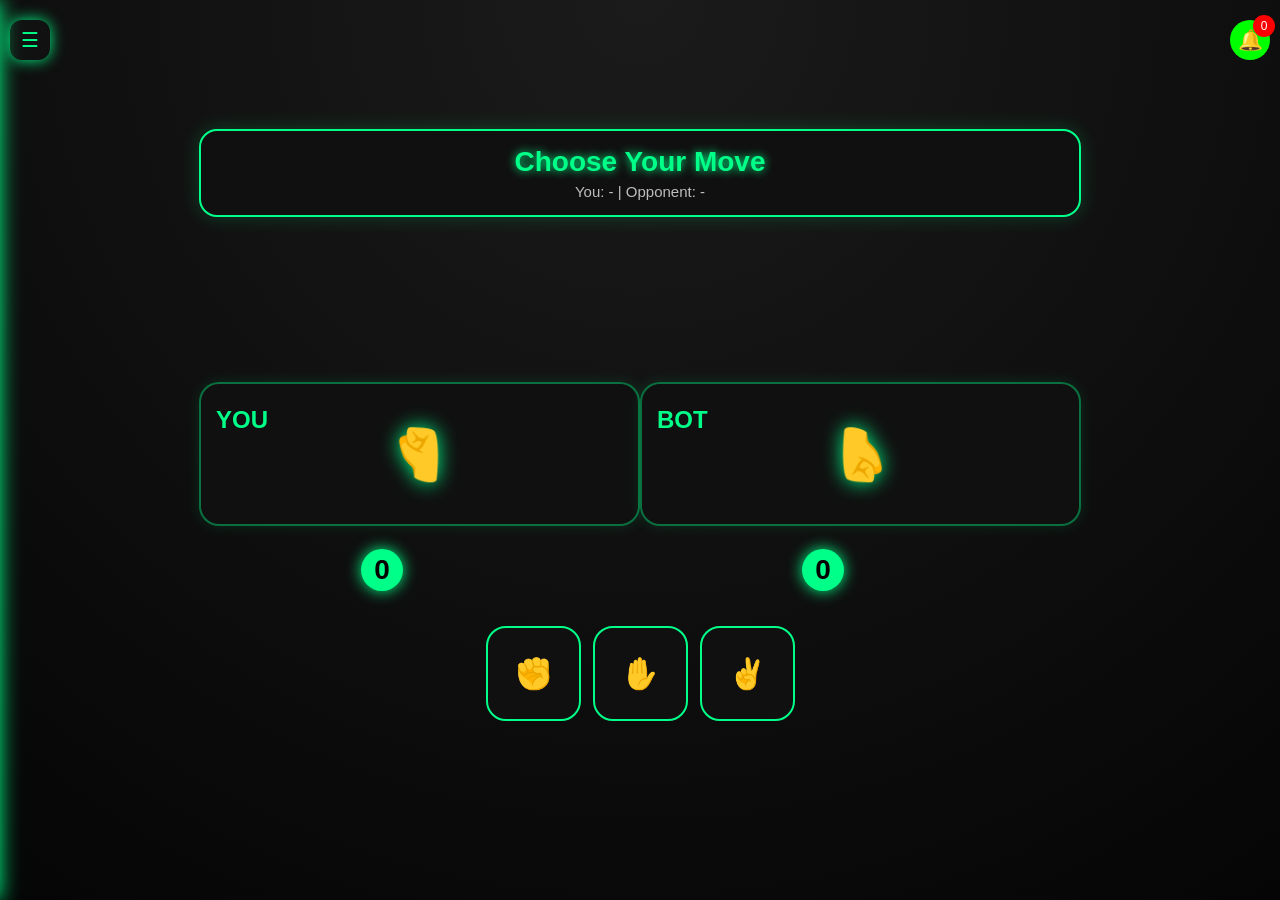
==== dashboard.html @ 9e70a7ac "Add files via upload" ====
<!DOCTYPE html>
<html lang="en">

<head>
    <meta charset="UTF-8" />
    <meta name="viewport" content="width=device-width, initial-scale=1.0" />
    <title>WHITE_RPS</title>
    <link rel="icon" href="white.png">

    <link rel="stylesheet" href="style.css">
</head>

<body>

    <!-- MENU BUTTON -->
    <button class="menu-btn" id="menuBtn">
        ☰
    </button>

    <!-- OVERLAY -->
    <div class="overlay" id="overlay"></div>

    <!-- SIDEBAR -->
    <div class="sidebar" id="sidebar">

        <div class="sidebar-top">

            <h2 style="color: yellow; align-items: center; justify-self: center;">WHITE_RPS</h2>

            <button class="nav-btn" id="profileBtn">
                👤 Profile
            </button>

            <button class="nav-btn" id="searchBtn">
                🔍 Search
            </button>

            <button class="nav-btn" id="leaderboardBtn">
                🏆 Leaderboards
            </button>

            <button class="nav-btn" id="chatBtn">
                💬 Chat
            </button>

            <button class="nav-btn" id="settingsBtn">
                ⚙️ Settings
            </button>



        </div>

        <!-- LOGOUT -->
        <div class="sidebar-bottom">

            <button id="logoutBtn" class="logout-side">
                🚪 Logout
            </button>

        </div>

    </div>

    <!-- GAME -->
    <div class="game-container">

        <!-- RESULT CARD -->
        <div class="result-card">

            <h1 id="result">
                Choose Your Move
            </h1>

            <p id="moves">
                You: - | Opponent: -
            </p>

        </div>

        <!-- FLOATING GAME RESULT -->
        <div class="game-popup" id="gamePopup">

            <div class="popup-card">

                <div id="popupContent"></div>

            </div>

        </div>

        <!-- BATTLE -->
        <div class="battle-area">

            <!-- PLAYER -->
            <div class="player-side">

                <div class="player-header">
                    <h2>YOU</h2>
                    <div class="score" id="userScore">0</div>
                </div>

                <div class="battle-hand team" id="playerHand">
                    🤜
                </div>

            </div>

            <!-- CENTER -->
            <div class="middle-section">

                <div class="countdown" id="countdown"></div>

            </div>

            <!-- OPPONENT -->
            <div class="player-side">

                <div class="player-header">
                    <h2 class="opponent">BOT</h2>
                    <div class="score" id="computerScore">0</div>
                </div>

                <div class="battle-hand enemy" id="computerHand">
                    🤛
                </div>

            </div>

        </div>

        <!-- CHOICES -->
        <div class="choices">

            <button class="choice" onclick="playGame('rock')">
                <div class="emoji">✊</div>
            </button>

            <button class="choice" onclick="playGame('paper')">
                <div class="emoji">✋</div>
            </button>

            <button class="choice" onclick="playGame('scissors')">
                <div class="emoji">✌️</div>
            </button>

        </div>

    </div>


    <!-- PROFILE MODAL -->
    <div class="profile-modal" id="profileModal">

        <div class="profile-card">

            <button class="close-profile" id="closeProfile">
                ✖
            </button>

            <img src="https://cdn-icons-png.flaticon.com/512/149/149071.png" id="profileImage" class="profile-image">

            <h2 id="profileUsername">
                Username
            </h2>

            <p id="profileBio" style="color: yellow;">
                No bio yet.
            </p>

            <p id="profileAge">
                Age: N/A
            </p>

            <p id="profileGender">
                Gender: N/A
            </p>

            <button id="editProfileBtn" class="edit-profile-btn">
                Edit Profile
            </button>

            <div class="edit-section" id="editSection">

                <input type="file" id="profileUpload">

                <input type="text" id="editBio" placeholder="Enter Bio">

                <input type="number" id="editAge" placeholder="Enter Age">

                <select id="editGender">

                    <option value="">
                        Select Gender
                    </option>

                    <option value="Male">
                        Male
                    </option>

                    <option value="Female">
                        Female
                    </option>

                </select>

                <button id="saveProfileBtn">
                    Save Profile
                </button>

            </div>

        </div>

    </div>



    <!-- SEARCH MODAL -->
    <div class="profile-modal" id="searchModal">

        <div class="profile-card">

            <button class="close-profilesearch" id="closeSearch">
                ✖
            </button>

            <h2 class="usersearch">User Search</h2>

            <div class="search-box">

                <input type="text" id="searchInput" placeholder="Search username"
                    style="height: 30px; border-radius: 5px; padding: 10px; position: relative; top: -30px; color: yellow; background-color: black; border: 2px solid green; ">

                <button id="searchUserBtn"
                    style="background-color: rgb(79, 255, 79); color: black; border-radius: 10px; font-size: 12px; position: relative; top: -30px; width: 60px;">
                    Search
                </button>

            </div>

            <div id="searchResult"></div>

        </div>

    </div>



    <!-- VIEW USER PROFILE -->
    <div class="profile-modal" id="viewUserModal">

        <div class="profile-card">

            <button class="close-profile" id="closeViewUser">
                ✖
            </button>

            <img src="https://cdn-icons-png.flaticon.com/512/149/149071.png" class="profile-image" id="viewUserImage">

            <h2 id="viewUserName">
                Username
            </h2>

            <p id="viewUserStatus">
                Offline
            </p>

            <p id="viewUserBio" style="color: yellow;">
                No bio
            </p>

            <p id="viewUserAge">
                Age: N/A
            </p>

            <p id="viewUserGender">
                Gender: N/A
            </p>

            <div class="profile-action-buttons">

                <button id="startChatBtn" class="edit-profile-btn">
                    💬 Chat
                </button>

                <button id="challengeBtn" class="edit-profile-btn">
                    🎮 Play
                </button>

            </div>

        </div>

    </div>


    <!-- CHAT LIST MODAL -->
    <div class="profile-modal" id="chatListModal">

        <div class="profile-card">

            <button class="close-profile" id="closeChatList">
                ✖
            </button>

            <h2 style="font-size: 30px; position: relative; top: -80px; left: 5px;">Chats</h2>

            <div id="chatList"></div>

        </div>

    </div>

    <!-- CHAT MODAL -->
    <div class="profile-modal" id="chatModal">

        <div class="profile-card">

            <button class="close-profile" id="closeChat" style="position: relative; top: 30px; left: 140px;">
                ✖
            </button>

            <img id="chatUserImage" class="profile-image" src="https://cdn-icons-png.flaticon.com/512/149/149071.png">

            <h2 id="chatUserName">
                Username
            </h2>

            <div id="chatMessages" class="chat-messages"></div>

            <div class="chat-input-box">

                <input type="text" id="chatInput" placeholder="Type message..."
                    style="position: relative; top: -30px; border: 1px solid yellowgreen;">

                <button id="sendMessageBtn" style="position: relative; top: -30px;">
                    Send
                </button>

            </div>

        </div>

    </div>

    </div>

    <!-- NOTIFICATION BUTTON -->
    <button id="notifBtn" class="notif-btn">
        🔔
        <span id="notifCount">0</span>
    </button>

    <!-- NOTIFICATION MODAL -->
    <div class="profile-modal" id="notifModal">

        <div class="profile-card">

            <button class="close-profile" id="closeNotif">
                ✖
            </button>

            <h2 style="font-size: 30px; position: relative; top: -80px; left: 5px;">Game Requests</h2>

            <div id="notifList">No request</div>

        </div>

        <!-- GAME POPUP -->
        <div class="game-popup" id="gamePopup">

            <div class="popup-card" id="popupContent">

            </div>

        </div>

    </div>


    <!-- SETTINGS MODAL -->
    <!-- SETTINGS MODAL (FACEBOOK STYLE) -->
    <div class="profile-modal" id="settingsModal">

        <div class="settings-container">

            <!-- LEFT MENU -->
            <div class="settings-sidebar">

                <h2>⚙️ Settings</h2>

            </div>

            <!-- RIGHT CONTENT -->
            <div class="settings-content">

                <button class="close-profile" id="closeSettings">✖</button>

                <!-- PERSONAL -->
                <div class="tab-content active" id="personal">

                    <h3>👤 Personal Info</h3>

                    <p id="settingsEmail">Email: -</p>
                    <p id="settingsUID">User ID: -</p>

                    <input type="text" id="newUsername" placeholder="New Username">
                    <button id="changeUsernameBtn">Save Username</button>

                </div>

                <!-- ACCOUNT -->
                <div class="tab-content" id="account">

                    <h3>🔒 Account Settings</h3>

                    <input type="password" id="newPassword" placeholder="New Password">
                    <button id="changePasswordBtn">Update Password</button>

                </div>

                <!-- DANGER -->
                <div class="tab-content" id="danger">

                    <h3 style="color:red;">⚠️ Danger Zone</h3>

                    <button id="deleteAccountBtn" style="background:red;">
                        Delete Account
                    </button>

                </div>

            </div>

        </div>

    </div>

    <!-- LEADERBOARD MODAL -->
    <div class="profile-modal" id="leaderboardModal">

        <div class="profile-card">

            <button class="close-profile" id="closeLeaderboard">✖</button>

            <h2 style="font-size: 28px; margin-bottom: 10px; position: absolute;
            right: 30px;">🏆 Leaderboards</h2>

            <div id="leaderboardList" class="leaderboard-list">
                Loading...
            </div>
        </div>

    </div>

    <script type="module" src="main.js"></script>

</body>

</html>
---- style.css ----
* {
    margin: 0;
    padding: 0;
    box-sizing: border-box;
    font-family: Arial, Helvetica, sans-serif;
}

body {
    background:
        radial-gradient(circle at top, #1b1b1b, #050505);

    color: #00ff88;

    height: 100vh;

    display: flex;
    justify-content: center;
    align-items: center;

    overflow: hidden;

    padding: 10px;
}

.game-container {
    width: 70%;
    max-width: 1000px;
}

/* MENU BUTTON */
.menu-btn {
    position: fixed;
    top: 20px;
    left: 10px;
    z-index: 1001;
    background: #111;
    color: #00ff88;
    border: none;
    width: 40px;
    height: 40px;
    border-radius: 12px;
    font-size: 20px;
    cursor: pointer;
    box-shadow: 0 0 15px #00ff88;
}

/* SIDEBAR */
.sidebar {
    position: fixed;
    top: 0;
    left: -280px;
    width: 280px;
    height: 100%;
    background: #0a0a0a;
    z-index: 1002;
    transition: 0.3s;
    display: flex;
    flex-direction: column;
    justify-content: space-between;
    padding: 20px;
    box-sizing: border-box;
    border-right: 2px solid #00ff88;
    box-shadow: 0 0 20px #00ff88;
}

.sidebar.active {
    left: 0;
}

/* OVERLAY */
.overlay {
    position: fixed;
    top: 0;
    left: 0;
    width: 100%;
    height: 100%;
    background: rgba(0, 0, 0, 0.5);
    z-index: 1000;
    display: none;
}

.overlay.active {
    display: block;
}

.sidebar h2 {
    color: #00ff88;
    margin-bottom: 100px;
}

/* NAV BUTTONS */
.nav-btn {
    width: 100%;
    padding: 15px;
    margin-bottom: 15px;
    border: none;
    border-radius: 12px;
    background: #111;
    color: #afad1a;
    font-size: 16px;
    cursor: pointer;
    text-align: left;
    transition: 0.3s;
}

.nav-btn:hover {
    background: #00ff88;
    color: black;
}

/* LOGOUT */
.logout-side {
    width: 100%;
    padding: 15px;
    border: none;
    border-radius: 12px;
    background: red;
    color: white;
    font-size: 16px;
    cursor: pointer;
}

/* MOBILE */
@media(max-width:768px) {

    .sidebar {
        width: 250px;
    }

}

.result-card {
    background: #101010;
    border: 2px solid #00ff88;
    border-radius: 18px;
    position: relative;
    top: -150px;
    padding: 15px;

    text-align: center;

    margin-bottom: 15px;

    box-shadow: 0 0 20px rgba(0, 255, 136, 0.2);
}

#result {
    font-size: 28px;
    margin-bottom: 5px;
    text-shadow: 0 0 10px #00ff88;
}

#moves {
    font-size: 15px;
    color: #bdbdbd;
}

#profileUsername,
#viewUserName,
#chatUserName {
    position: relative;
    left: 2px;
    top: 0px;
}

.middle-sect0ion {
    width: 10px;
}

.battle-area {
    display: flex;
    align-items: center;
}

.player-side {
    flex: 1;

    background: #101010;

    border: 2px solid rgba(0, 255, 136, 0.4);

    border-radius: 20px;

    padding: 15px;

    text-align: center;

    box-shadow: 0 0 15px rgba(0, 255, 136, 0.12);
}

.player-header {
    display: flex;
    justify-content: space-between;
    align-items: center;

    margin-bottom: 10px;
}

.score {
    background: #00ff88;
    color: #000;
    width: 42px;
    height: 42px;
    position: relative;
    bottom: -150px;
    left: -220px;
    border-radius: 50%;
    display: flex;
    justify-content: center;
    align-items: center;
    font-size: 28px;
    font-weight: bold;
    box-shadow: 0 0 15px #00ff88;
}

/* HAND */

.battle-hand {
    position: relative;
    top: -25px;
    font-size: 50px;
    transition: 0.3s;
    text-shadow: 0 0 20px #00ff88;
}
.team{
     transform: scaleX(-1)  rotate(-90deg);

}

.enemy {
    transform: scaleX(1)  rotate(-90deg);
}



.countdown {
    position: relative;
    top: -150px;
    display: flex;
    font-size: 28px;
    font-weight: bold;
    text-shadow: 0 0 15px red;
}

.shake {
    animation: shake 0.45s infinite;

}

/* PROFILE MODAL */
.profile-modal {
    position: fixed;
    top: 0;
    left: 0;
    width: 100%;
    height: 100%;
    background: rgba(0, 0, 0, 0.6);
    backdrop-filter: blur(8px);
    display: none;
    justify-content: center;
    align-items: center;
    z-index: 5000;
}

/* PROFILE CARD */
.profile-card {
    width: 650px;
    background: #111;
    border: 2px solid #00ff88;
    border-radius: 25px;
    padding: 30px;
    position: relative;
    box-shadow: 0 0 25px #00ff88;

    display: flex;
    flex-direction: column;
    align-items: start;
    justify-content: center;

    text-align: center;
}

/* PROFILE IMAGE */
.profile-image {
    width: 130px;
    height: 130px;
    border-radius: 50%;
    object-fit: cover;
    border: 4px solid #00ff88;
    margin-bottom: 20px;
}

.profile-card p {
    margin: 8px 0;
}

/* BUTTONS */
.edit-profile-btn,
#saveProfileBtn {
    width: 100%;
    padding: 14px;
    border: none;
    border-radius: 12px;
    background: #00ff88;
    color: black;
    font-weight: bold;
    cursor: pointer;
    margin-top: 20px;
}

.usersearch {
    position: relative;
    top: -120px;
}

/* CLOSE */
.close-profile {
    position: absolute;
    top: 15px;
    right: -150px;
    background: red;
    border: none;
    color: white;
    width: 35px;
    height: 35px;
    border-radius: 50%;
    cursor: pointer;
}

/* EDIT SECTION */
.edit-section {
    display: none;
    margin-top: 20px;
}

.close-profilesearch {
    position: absolute;
    top: 15px;
    right: -80px;
    top: -40px;
    background: red;
    border: none;
    color: white;
    width: 35px;
    height: 35px;
    border-radius: 50%;
    cursor: pointer;
}

.edit-section input,
.edit-section select {
    width: 100%;
    padding: 14px;
    margin-top: 12px;
    border: none;
    border-radius: 12px;
    background: #222;
    color: white;
    box-sizing: border-box;
}

.search-box {
    display: flex;
    gap: 10px;
    margin-top: 20px;
    width: 100%;
}

.search-box input {
    flex: 1;
}

.user-result {
    background: #1a1a1a;
    padding: 15px;
    border-radius: 15px;
    display: flex;
    align-items: center;
    gap: 15px;
    margin-top: 20px;
    cursor: pointer;
    transition: .3s;
}

.user-result:hover {
    transform: scale(1.03);
}

.user-result img {
    width: 60px;
    height: 60px;
    border-radius: 50%;
    object-fit: cover;
}

.online {
    color: #00ff88;
}

.offline {
    color: red;
}

.chat-messages {

    width: 100%;
    height: 400px;

    overflow-y: auto;

    margin-top: 20px;
    padding: 10px;

    display: flex;
    flex-direction: column;
    gap: 12px;

}

.notif-btn {

    position: fixed;
    top: 20px;
    right: 10px;

    width: 40px;
    height: 40px;

    border-radius: 50%;
    border: none;

    background: #0f0;
    color: black;

    font-size: 20px;
    cursor: pointer;

    z-index: 999;
}

#notifCount {

    position: absolute;
    top: -5px;
    right: -5px;

    background: red;
    color: white;

    width: 22px;
    height: 22px;

    border-radius: 50%;

    display: flex;
    align-items: center;
    justify-content: center;

    font-size: 12px;
}

.profile-action-buttons {

    display: flex;
    gap: 10px;
    justify-content: center;

    margin-top: 15px;
}

.notif-buttons {

    display: flex;
    gap: 10px;

    margin-top: 10px;
}

.accept-btn {

    background: lime;
    border: none;
    padding: 8px 15px;
    border-radius: 10px;
    cursor: pointer;
    font-weight: bold;
}

.decline-btn {

    background: red;
    color: white;

    border: none;
    padding: 8px 15px;
    border-radius: 10px;
    cursor: pointer;
    font-weight: bold;
}

.notif-user {

    cursor: pointer;
    color: #00ff99;
}

/* MESSAGE ROW */
.my-message,
.their-message {

    width: 100%;
    display: flex;
    align-items: flex-end;
    margin-bottom: 10px;

}



/* MY MESSAGE RIGHT */
.my-message {

    justify-content: flex-end;

}



/* THEIR MESSAGE LEFT */
.their-message {

    justify-content: flex-start;
    gap: 8px;

}



/* MESSAGE BUBBLE */
.message-bubble {

    max-width: 70%;
    padding: 12px 16px;

    border-radius: 18px;

    font-size: 15px;
    word-wrap: break-word;

}



/* MY CHAT */
.my-bubble {

    background: #00ff88;
    color: black;

    border-bottom-right-radius: 5px;

}



/* THEIR CHAT */
.their-bubble {

    background: #222;
    color: white;

    border-bottom-left-radius: 5px;

}



/* AVATAR */
.chat-avatar {

    width: 35px;
    height: 35px;

    border-radius: 50%;
    object-fit: cover;

}



/* CHAT INPUT */
.chat-input-box {

    width: 100%;

    display: flex;
    gap: 10px;

    margin-top: 15px;

}



.chat-input-box input {

    flex: 1;

    padding: 12px;

    border-radius: 10px;
    border: none;
    outline: none;

    background: #111;
    color: white;

}



.chat-input-box button {

    padding: 12px 20px;

    border: none;
    border-radius: 10px;

    background: #00ff88;
    color: black;

    cursor: pointer;
    font-weight: bold;

}



/* CHAT LIST */
#chatList {

    margin-top: 20px;

    display: flex;
    flex-direction: column;
    gap: 10px;

}



/* CHAT CARD */
.user-result {
    display: flex;
    align-items: start;
    gap: 12px;
    background: #251e1e;
    padding: 12px;
    border-radius: 12px;
    cursor: pointer;
    transition: 0.3s;
}

.user-result:hover {
    transform: scale(1.09);
    background: #27631f;

}

.user-result img {
    width: 50px;
    height: 50px;
    border-radius: 50%;
    object-fit: cover;
}


@keyframes shake {

    0% {
        transform: translateY(0px) rotate(90deg)  scaleX(-1);
    }

    50% {
        transform: translateY(-10px) rotate(90deg)  scaleX(-1);
    }

    100% {
        transform: translateY(0px) rotate(90deg)  scaleX(-1);
    }
}

.enemy.shake {
    animation: enemyShake 0.45s infinite;
}

@keyframes enemyShake {

    0% {
        transform: scaleX(1) translateY(0px) rotate(-90deg);
    }

    50% {
        transform: scaleX(1) translateY(-10px) rotate(-90deg);
    }

    100% {
        transform: scaleX(1) translateY(0px) rotate(-90deg);
    }
}

/* CHOICES */

.choices {
    display: flex;
    justify-content: center;
    gap: 12px;
}

/* BUTTON */

.choice {
    width: 95px;
    height: 95px;
    position: relative;
    bottom: -100px;

    background: #101010;

    border: 2px solid #00ff88;

    border-radius: 20px;

    color: #00ff88;

    cursor: pointer;

    transition: 0.3s;

    display: flex;
    justify-content: center;
    align-items: center;

    -webkit-tap-highlight-color: transparent;
}

.choice:hover {
    transform: translateY(3px);
    background: #00ff88;
    color: #000;
    box-shadow: 0 0 20px #00ff88;
}

.choice:active {
    transform: scale(1.2);
}

.emoji {
    font-size: 30px;
}

.logout-btn {
    position: absolute;
    top: 20px;
    right: 20px;
    padding: 12px 20px;
    border: none;
    border-radius: 10px;
    background: #00ff88;
    color: black;
    font-weight: bold;
    cursor: pointer;
}

/* FLOATING RESULT */
.game-popup {
    position: fixed;
    top: 0;
    left: 0;
    width: 100%;
    height: 100%;
    background: rgba(0, 0, 0, 0.7);
    display: none;
    justify-content: center;
    align-items: center;
    z-index: 9999;
}

.popup-card {
    width: 350px;
    max-width: 90%;
    background: #111;
    border: 3px solid lime;
    border-radius: 20px;
    padding: 30px;
    text-align: center;
    animation: popupShow .3s ease;
    box-shadow: 0 0 25px lime;
}

.popup-card h1 {
    color: lime;
    margin-bottom: 15px;
}

.popup-card h2,
.popup-card h3,
.popup-card p {
    color: white;
}

.popup-card button {
    padding: 12px 25px;
    border: none;
    border-radius: 10px;
    cursor: pointer;
    font-weight: bold;
    margin: 10px;
}

.game-popup {
    position: fixed;
    inset: 0;
    background: rgba(0, 0, 0, 0.7);
    display: none;
    justify-content: center;
    align-items: center;
    z-index: 9999;
}

.popup-card {
    width: 350px;
    background: #111;
    border: 3px solid lime;
    border-radius: 20px;
    padding: 40px 25px;
    text-align: center;
    color: white;
    position: relative;
    box-shadow: 0 0 30px lime;
    animation: popupShow 0.3s ease;
}

.leaderboard-list {
    max-height: 450px;
    /* adjust mo kung gusto mo mas mataas/mas maliit */
    overflow-y: auto;
    padding-right: 8px;
}

/* optional: custom scrollbar */
.leaderboard-list::-webkit-scrollbar {
    width: 6px;
}

.leaderboard-list::-webkit-scrollbar-thumb {
    background: #00ff88;
    display: none;
    border-radius: 10px;
}

.leaderboard-list::-webkit-scrollbar-track {
    background: #111;
}

/* =========================
   SETTINGS MODAL FINAL FIX
========================= */

.settings-container {
    display: flex;
    width: 95%;
    max-width: 900px;
    height: 500px;
    background: rgba(10, 10, 10, 0.95);
    border-radius: 20px;
    overflow: hidden;
    border: 1px solid rgba(0, 255, 136, 0.3);
    box-shadow: 0 0 40px rgba(0, 255, 136, 0.2);
}

/* LEFT SIDE */
.settings-sidebar {
    width: 220px;
    background: #0a0a0a;
    padding: 20px 15px;
    display: flex;
    flex-direction: column;
    gap: 8px;
    border-right: 1px solid rgba(0, 255, 136, 0.2);
}

.settings-sidebar h2 {
    color: #00ff88;
    font-size: 20px;
    margin-bottom: 15px;
    text-align: center;
}

/* TABS */
.settings-tab {
    padding: 12px;
    border: none;
    background: transparent;
    color: #ccc;
    text-align: left;
    cursor: pointer;
    border-radius: 10px;
    transition: 0.25s;
    font-size: 14px;
}

.settings-tab:hover {
    background: rgba(0, 255, 136, 0.15);
    color: #00ff88;
}

.settings-tab.active {
    background: #00ff88;
    color: black;
    font-weight: bold;
}

.settings-tab.danger:hover {
    background: rgba(255, 0, 0, 0.2);
    color: red;
}

/* RIGHT SIDE */
.settings-content {
    flex: 1;
    padding: 25px;
    position: relative;
    overflow-y: auto;
}

/* CLOSE BUTTON */
#settingsModal .close-profile {
    top: -10px;
    right: 15px;
    color: red;
    width: 40px;
}

/* SECTION TITLE */
.settings-content h3 {
    margin-bottom: 15px;
    font-size: 18px;
    color: #00ff88;
}

/* INFO TEXT */
.settings-content p {
    color: #aaa;
    font-size: 14px;
    margin-bottom: 8px;
}

/* INPUT */
.settings-content input {
    width: 100%;
    margin: 10px 0;
    padding: 12px;
    background: #0a0a0a;
    border: 1px solid rgba(0, 255, 136, 0.3);
    color: #fff;
    border-radius: 10px;
    outline: none;
    transition: 0.2s;
}

.settings-content input:focus {
    border: 1px solid #00ff88;
    box-shadow: 0 0 10px rgba(0, 255, 136, 0.3);
}

/* BUTTON */
.settings-content button {
    width: 100%;
    padding: 12px;
    margin-top: 10px;
    background: #00ff88;
    border: none;
    border-radius: 10px;
    cursor: pointer;
    font-weight: bold;
    transition: 0.2s;
}

.settings-content button:hover {
    background: black;
    color: #00ff88;
    border: 1px solid #00ff88;
}

/* TOGGLE */
.settings-content label {
    display: flex;
    align-items: center;
    gap: 10px;
    margin-top: 12px;
    cursor: pointer;
    font-size: 14px;
}

.settings-content input[type="checkbox"] {
    transform: scale(1.2);
    accent-color: #00ff88;
}

/* DANGER ZONE */
#danger button {
    background: red;
    color: white;
}

#danger button:hover {
    background: black;
    color: red;
    border: 1px solid red;
}

/* SCROLL STYLE */
.settings-content::-webkit-scrollbar {
    width: 5px;
}

.settings-content::-webkit-scrollbar-thumb {
    background: #00ff88;
    border-radius: 10px;
}

@keyframes popupShow {

    from {
        transform: scale(0.7);
        opacity: 0;
    }

    to {
        transform: scale(1);
        opacity: 1;
    }

}

@keyframes popupShow {
    from {
        transform: scale(.7);
        opacity: 0;
    }

    to {
        transform: scale(1);
        opacity: 1;
    }
}

/* MOBILE */
@media(max-width:600px) {

    body {
        padding: 8px;
    }

    h2 {
        margin: 0;
        font-size: 10px;
        display: block;
        position: relative;
        top: -50px;
        left: 35px;
    }

    .opponent {
        margin: 0;
        font-size: 10px;
        display: block;
        position: relative;
        top: -50px;
        left: 25px;
    }

    #result {
        font-size: 22px;
    }

    #moves {
        font-size: 13px;
    }

    .battle-area {
        gap: 3px;
    }

    .player-side {
        width: 120px;
        padding: 10px;
    }

    .choices {
        display: flex;

    }

    .score {
        background: #00ff88;
        color: #000;
        width: 42px;
        height: 42px;
        position: relative;
        bottom: -180px;
        left: -30px;
        border-radius: 50%;
        display: flex;
        justify-content: center;
        align-items: center;
        font-size: 28px;
        font-weight: bold;
        box-shadow: 0 0 15px #00ff88;
    }

    .battle-hand {
        font-size: 70px;
    }

    .countdown {
        display: flex;
        font-size: 28px;
    }

    .vs-text {
        font-size: 20px;
    }

    .choice {
        width: 75px;
        height: 75px;
    }

    .emoji {
        font-size: 40px;
    }

    #profileUsername {
        font-size: 30px;
        position: relative;
        top: -20px;
        left: 1px;
    }

    #viewUserName {
        font-size: 30px;
        position: relative;
        top: -20px;
        left: 1px;
    }

    #chatUserName {
        font-size: 30px;
        position: relative;
        top: -20px;
        left: 1px;
    }

    .my-bubble {
        background: #00ff88;
        color: black;
        border-bottom-right-radius: 5px;
    }

    .message-bubble {
        max-width: 70%;
        padding: 12px 16px;
        border-radius: 18px;
        font-size: 15px;
        word-wrap: break-word;
        text-align: start;
    }

    .profile-card {
        width: 350px;
        background: #111;
        border: 2px solid #00ff88;
        border-radius: 25px;
        padding: 5px;
        position: relative;
        box-shadow: 0 0 25px #00ff88;
        display: flex;
        flex-direction: column;
        align-items: center;
        justify-content: center;
        text-align: center;
    }

    .close-profilesearch {
        position: absolute;
        top: -45px;
        right: -10px;
        background: red;
        border: none;
        color: white;
        width: 35px;
        height: 35px;
        border-radius: 50%;
        cursor: pointer;
    }

    .usersearch {
        font-size: 30px;
        position: relative;
        top: -60px;
        left: -3px;
    }

    /* CLOSE */
    .close-profile {
        position: absolute;
        top: 15px;
        right: 15px;
        background: red;
        border: none;
        color: white;
        width: 35px;
        height: 35px;
        border-radius: 50%;
        cursor: pointer;
    }


    .settings-container {
        flex-direction: column;
        height: auto;
    }

    .settings-sidebar {
        width: 100%;
        flex-direction: row;
        overflow-x: auto;
        padding: 10px;
    }

    .settings-tab {
        flex: 1;
        text-align: center;
        font-size: 12px;
    }

    .settings-content {
        padding: 15px;
    }





}
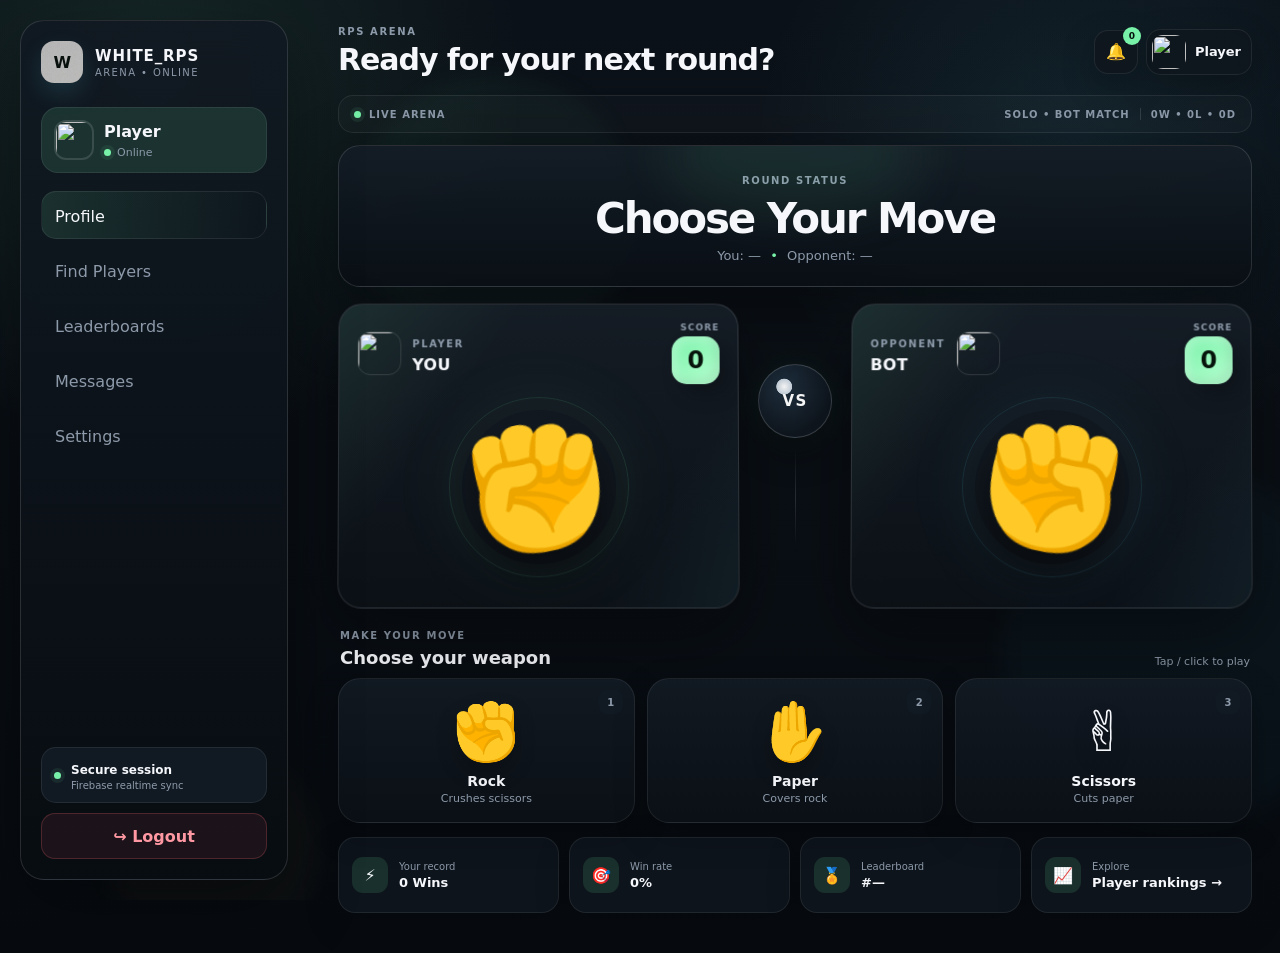
==== commit 61d9f7bf: "Add files via upload" ====
--- a/dashboard.html
+++ b/dashboard.html
@@ -1,461 +1,535 @@
-<!DOCTYPE html>
-<html lang="en">
-
-<head>
-    <meta charset="UTF-8" />
-    <meta name="viewport" content="width=device-width, initial-scale=1.0" />
-    <title>WHITE_RPS</title>
-    <link rel="icon" href="white.png">
-
-    <link rel="stylesheet" href="style.css">
-</head>
-
-<body>
-
-    <!-- MENU BUTTON -->
-    <button class="menu-btn" id="menuBtn">
-        ☰
-    </button>
-
-    <!-- OVERLAY -->
-    <div class="overlay" id="overlay"></div>
-
-    <!-- SIDEBAR -->
-    <div class="sidebar" id="sidebar">
-
-        <div class="sidebar-top">
-
-            <h2 style="color: yellow; align-items: center; justify-self: center;">WHITE_RPS</h2>
-
-            <button class="nav-btn" id="profileBtn">
-                👤 Profile
-            </button>
-
-            <button class="nav-btn" id="searchBtn">
-                🔍 Search
-            </button>
-
-            <button class="nav-btn" id="leaderboardBtn">
-                🏆 Leaderboards
-            </button>
-
-            <button class="nav-btn" id="chatBtn">
-                💬 Chat
-            </button>
-
-            <button class="nav-btn" id="settingsBtn">
-                ⚙️ Settings
-            </button>
-
-
-
-        </div>
-
-        <!-- LOGOUT -->
-        <div class="sidebar-bottom">
-
-            <button id="logoutBtn" class="logout-side">
-                🚪 Logout
-            </button>
-
-        </div>
-
-    </div>
-
-    <!-- GAME -->
-    <div class="game-container">
-
-        <!-- RESULT CARD -->
-        <div class="result-card">
-
-            <h1 id="result">
-                Choose Your Move
-            </h1>
-
-            <p id="moves">
-                You: - | Opponent: -
-            </p>
-
-        </div>
-
-        <!-- FLOATING GAME RESULT -->
-        <div class="game-popup" id="gamePopup">
-
-            <div class="popup-card">
-
-                <div id="popupContent"></div>
-
-            </div>
-
-        </div>
-
-        <!-- BATTLE -->
-        <div class="battle-area">
-
-            <!-- PLAYER -->
-            <div class="player-side">
-
-                <div class="player-header">
-                    <h2>YOU</h2>
-                    <div class="score" id="userScore">0</div>
-                </div>
-
-                <div class="battle-hand team" id="playerHand">
-                    🤜
-                </div>
-
-            </div>
-
-            <!-- CENTER -->
-            <div class="middle-section">
-
-                <div class="countdown" id="countdown"></div>
-
-            </div>
-
-            <!-- OPPONENT -->
-            <div class="player-side">
-
-                <div class="player-header">
-                    <h2 class="opponent">BOT</h2>
-                    <div class="score" id="computerScore">0</div>
-                </div>
-
-                <div class="battle-hand enemy" id="computerHand">
-                    🤛
-                </div>
-
-            </div>
-
-        </div>
-
-        <!-- CHOICES -->
-        <div class="choices">
-
-            <button class="choice" onclick="playGame('rock')">
-                <div class="emoji">✊</div>
-            </button>
-
-            <button class="choice" onclick="playGame('paper')">
-                <div class="emoji">✋</div>
-            </button>
-
-            <button class="choice" onclick="playGame('scissors')">
-                <div class="emoji">✌️</div>
-            </button>
-
-        </div>
-
-    </div>
-
-
-    <!-- PROFILE MODAL -->
-    <div class="profile-modal" id="profileModal">
-
-        <div class="profile-card">
-
-            <button class="close-profile" id="closeProfile">
-                ✖
-            </button>
-
-            <img src="https://cdn-icons-png.flaticon.com/512/149/149071.png" id="profileImage" class="profile-image">
-
-            <h2 id="profileUsername">
-                Username
-            </h2>
-
-            <p id="profileBio" style="color: yellow;">
-                No bio yet.
-            </p>
-
-            <p id="profileAge">
-                Age: N/A
-            </p>
-
-            <p id="profileGender">
-                Gender: N/A
-            </p>
-
-            <button id="editProfileBtn" class="edit-profile-btn">
-                Edit Profile
-            </button>
-
-            <div class="edit-section" id="editSection">
-
-                <input type="file" id="profileUpload">
-
-                <input type="text" id="editBio" placeholder="Enter Bio">
-
-                <input type="number" id="editAge" placeholder="Enter Age">
-
-                <select id="editGender">
-
-                    <option value="">
-                        Select Gender
-                    </option>
-
-                    <option value="Male">
-                        Male
-                    </option>
-
-                    <option value="Female">
-                        Female
-                    </option>
-
-                </select>
-
-                <button id="saveProfileBtn">
-                    Save Profile
-                </button>
-
-            </div>
-
-        </div>
-
-    </div>
-
-
-
-    <!-- SEARCH MODAL -->
-    <div class="profile-modal" id="searchModal">
-
-        <div class="profile-card">
-
-            <button class="close-profilesearch" id="closeSearch">
-                ✖
-            </button>
-
-            <h2 class="usersearch">User Search</h2>
-
-            <div class="search-box">
-
-                <input type="text" id="searchInput" placeholder="Search username"
-                    style="height: 30px; border-radius: 5px; padding: 10px; position: relative; top: -30px; color: yellow; background-color: black; border: 2px solid green; ">
-
-                <button id="searchUserBtn"
-                    style="background-color: rgb(79, 255, 79); color: black; border-radius: 10px; font-size: 12px; position: relative; top: -30px; width: 60px;">
-                    Search
-                </button>
-
-            </div>
-
-            <div id="searchResult"></div>
-
-        </div>
-
-    </div>
-
-
-
-    <!-- VIEW USER PROFILE -->
-    <div class="profile-modal" id="viewUserModal">
-
-        <div class="profile-card">
-
-            <button class="close-profile" id="closeViewUser">
-                ✖
-            </button>
-
-            <img src="https://cdn-icons-png.flaticon.com/512/149/149071.png" class="profile-image" id="viewUserImage">
-
-            <h2 id="viewUserName">
-                Username
-            </h2>
-
-            <p id="viewUserStatus">
-                Offline
-            </p>
-
-            <p id="viewUserBio" style="color: yellow;">
-                No bio
-            </p>
-
-            <p id="viewUserAge">
-                Age: N/A
-            </p>
-
-            <p id="viewUserGender">
-                Gender: N/A
-            </p>
-
-            <div class="profile-action-buttons">
-
-                <button id="startChatBtn" class="edit-profile-btn">
-                    💬 Chat
-                </button>
-
-                <button id="challengeBtn" class="edit-profile-btn">
-                    🎮 Play
-                </button>
-
-            </div>
-
-        </div>
-
-    </div>
-
-
-    <!-- CHAT LIST MODAL -->
-    <div class="profile-modal" id="chatListModal">
-
-        <div class="profile-card">
-
-            <button class="close-profile" id="closeChatList">
-                ✖
-            </button>
-
-            <h2 style="font-size: 30px; position: relative; top: -80px; left: 5px;">Chats</h2>
-
-            <div id="chatList"></div>
-
-        </div>
-
-    </div>
-
-    <!-- CHAT MODAL -->
-    <div class="profile-modal" id="chatModal">
-
-        <div class="profile-card">
-
-            <button class="close-profile" id="closeChat" style="position: relative; top: 30px; left: 140px;">
-                ✖
-            </button>
-
-            <img id="chatUserImage" class="profile-image" src="https://cdn-icons-png.flaticon.com/512/149/149071.png">
-
-            <h2 id="chatUserName">
-                Username
-            </h2>
-
-            <div id="chatMessages" class="chat-messages"></div>
-
-            <div class="chat-input-box">
-
-                <input type="text" id="chatInput" placeholder="Type message..."
-                    style="position: relative; top: -30px; border: 1px solid yellowgreen;">
-
-                <button id="sendMessageBtn" style="position: relative; top: -30px;">
-                    Send
-                </button>
-
-            </div>
-
-        </div>
-
-    </div>
-
-    </div>
-
-    <!-- NOTIFICATION BUTTON -->
-    <button id="notifBtn" class="notif-btn">
-        🔔
-        <span id="notifCount">0</span>
-    </button>
-
-    <!-- NOTIFICATION MODAL -->
-    <div class="profile-modal" id="notifModal">
-
-        <div class="profile-card">
-
-            <button class="close-profile" id="closeNotif">
-                ✖
-            </button>
-
-            <h2 style="font-size: 30px; position: relative; top: -80px; left: 5px;">Game Requests</h2>
-
-            <div id="notifList">No request</div>
-
-        </div>
-
-        <!-- GAME POPUP -->
-        <div class="game-popup" id="gamePopup">
-
-            <div class="popup-card" id="popupContent">
-
-            </div>
-
-        </div>
-
-    </div>
-
-
-    <!-- SETTINGS MODAL -->
-    <!-- SETTINGS MODAL (FACEBOOK STYLE) -->
-    <div class="profile-modal" id="settingsModal">
-
-        <div class="settings-container">
-
-            <!-- LEFT MENU -->
-            <div class="settings-sidebar">
-
-                <h2>⚙️ Settings</h2>
-
-            </div>
-
-            <!-- RIGHT CONTENT -->
-            <div class="settings-content">
-
-                <button class="close-profile" id="closeSettings">✖</button>
-
-                <!-- PERSONAL -->
-                <div class="tab-content active" id="personal">
-
-                    <h3>👤 Personal Info</h3>
-
-                    <p id="settingsEmail">Email: -</p>
-                    <p id="settingsUID">User ID: -</p>
-
-                    <input type="text" id="newUsername" placeholder="New Username">
-                    <button id="changeUsernameBtn">Save Username</button>
-
-                </div>
-
-                <!-- ACCOUNT -->
-                <div class="tab-content" id="account">
-
-                    <h3>🔒 Account Settings</h3>
-
-                    <input type="password" id="newPassword" placeholder="New Password">
-                    <button id="changePasswordBtn">Update Password</button>
-
-                </div>
-
-                <!-- DANGER -->
-                <div class="tab-content" id="danger">
-
-                    <h3 style="color:red;">⚠️ Danger Zone</h3>
-
-                    <button id="deleteAccountBtn" style="background:red;">
-                        Delete Account
-                    </button>
-
-                </div>
-
-            </div>
-
-        </div>
-
-    </div>
-
-    <!-- LEADERBOARD MODAL -->
-    <div class="profile-modal" id="leaderboardModal">
-
-        <div class="profile-card">
-
-            <button class="close-profile" id="closeLeaderboard">✖</button>
-
-            <h2 style="font-size: 28px; margin-bottom: 10px; position: absolute;
-            right: 30px;">🏆 Leaderboards</h2>
-
-            <div id="leaderboardList" class="leaderboard-list">
-                Loading...
-            </div>
-        </div>
-
-    </div>
-
-    <script type="module" src="main.js"></script>
-
-</body>
-
-</html>+<!DOCTYPE html>
+<html lang="en" data-theme="dark">
+<head>
+    <meta charset="UTF-8">
+    <meta name="viewport" content="width=device-width, initial-scale=1.0, viewport-fit=cover">
+    <meta name="theme-color" content="#0b0f14">
+    <meta name="description" content="WHITE_RPS — competitive Rock Paper Scissors social game">
+    <title>WHITE_RPS • Arena</title>
+    <link rel="icon" href="white.png">
+    <link rel="stylesheet" href="style.css">
+</head>
+<body>
+
+    <div class="app-bg" aria-hidden="true">
+        <span class="orb orb-a"></span>
+        <span class="orb orb-b"></span>
+        <span class="orb orb-c"></span>
+    </div>
+
+    <button class="menu-btn" id="menuBtn" aria-label="Open navigation" aria-expanded="false">☰</button>
+    <div class="overlay" id="overlay"></div>
+
+    <aside class="sidebar" id="sidebar">
+        <div>
+            <div class="brand-lockup">
+                <div class="brand-mark">W</div>
+                <div>
+                    <div class="brand-name">WHITE_RPS</div>
+                    <div class="brand-sub">ARENA • ONLINE</div>
+                </div>
+            </div>
+
+            <div class="mini-profile" id="miniProfile">
+                <img id="miniProfileImage" src="https://cdn-icons-png.flaticon.com/512/149/149071.png" alt="">
+                <div class="mini-profile-copy">
+                    <strong id="miniProfileName">Player</strong>
+                    <span id="miniProfileStatus" class="status-pill"><i></i> Online</span>
+                </div>
+            </div>
+
+            <nav class="sidebar-nav" aria-label="Primary navigation">
+                <button class="nav-btn active-nav" id="profileBtn"><span></span><span>Profile</span></button>
+                <button class="nav-btn" id="searchBtn"><span></span><span>Find Players</span></button>
+                <button class="nav-btn" id="leaderboardBtn"><span></span><span>Leaderboards</span></button>
+                <button class="nav-btn" id="chatBtn"><span></span><span>Messages</span><span class="nav-badge hidden" id="chatBadge">0</span></button>
+                <button class="nav-btn" id="settingsBtn"><span></span><span>Settings</span></button>
+            </nav>
+        </div>
+
+        <div class="sidebar-bottom">
+            <div class="connection-card">
+                <span class="connection-dot"></span>
+                <div>
+                    <strong>Secure session</strong>
+                    <small>Firebase realtime sync</small>
+                </div>
+            </div>
+            <button id="logoutBtn" class="logout-side"><span>↪</span> Logout</button>
+        </div>
+    </aside>
+
+    <main class="main-shell">
+        <header class="topbar">
+            <div>
+                <p class="eyebrow">RPS ARENA</p>
+                <h1>Ready for your next round?</h1>
+            </div>
+            <div class="topbar-actions">
+                <button class="icon-btn notif-trigger" id="notifBtn" aria-label="Notifications">
+                    🔔 <span id="notifCount" class="counter-badge">0</span>
+                </button>
+                <button class="user-chip" id="topProfileBtn" aria-label="Open profile">
+                    <img id="topProfileImage" src="https://cdn-icons-png.flaticon.com/512/149/149071.png" alt="">
+                    <span id="topProfileName">Player</span>
+                </button>
+            </div>
+        </header>
+
+        <section class="game-container">
+            <div class="hero-strip">
+                <div>
+                    <span class="live-dot"></span>
+                    <span>LIVE ARENA</span>
+                </div>
+                <div class="hero-meta">
+                    <span id="roundStatus">SOLO • BOT MATCH</span>
+                    <span class="hero-divider"></span>
+                    <span id="heroRecord">0W • 0L • 0D</span>
+                </div>
+            </div>
+
+            <div class="result-card">
+                <div class="result-glow"></div>
+                <span class="result-kicker">ROUND STATUS</span>
+                <h2 id="result">Choose Your Move</h2>
+                <p id="moves">You: — <span>•</span> Opponent: —</p>
+            </div>
+
+            <div class="battle-area">
+                <section class="player-side player-card-3d">
+                    <div class="player-header">
+                        <div class="player-identity">
+                            <img id="battlePlayerAvatar" src="https://cdn-icons-png.flaticon.com/512/149/149071.png" alt="">
+                            <div>
+                                <span class="player-label">PLAYER</span>
+                                <h2>YOU</h2>
+                            </div>
+                        </div>
+                        <div class="score-wrap">
+                            <span class="score-label">SCORE</span>
+                            <div class="score" id="userScore">0</div>
+                        </div>
+                    </div>
+                    <div class="battle-stage player-stage">
+                        <div class="stage-ring"></div>
+                        <div class="battle-hand team" id="playerHand">✊</div>
+                    </div>
+                </section>
+
+                <div class="middle-section">
+                    <div class="vs-orb">
+                        <span id="countdown">VS</span>
+                    </div>
+                    <div class="arena-line"></div>
+                </div>
+
+                <section class="player-side player-card-3d">
+                    <div class="player-header">
+                        <div class="player-identity">
+                            <div>
+                                <span class="player-label">OPPONENT</span>
+                                <h2 class="opponent">BOT</h2>
+                            </div>
+                            <img src="https://cdn-icons-png.flaticon.com/512/149/149071.png" alt="">
+                        </div>
+                        <div class="score-wrap">
+                            <span class="score-label">SCORE</span>
+                            <div class="score" id="computerScore">0</div>
+                        </div>
+                    </div>
+                    <div class="battle-stage enemy-stage">
+                        <div class="stage-ring"></div>
+                        <div class="battle-hand enemy" id="computerHand">✊</div>
+                    </div>
+                </section>
+            </div>
+
+            <div class="choices-head">
+                <div>
+                    <span class="result-kicker">MAKE YOUR MOVE</span>
+                    <h3>Choose your weapon</h3>
+                </div>
+                <span class="choice-hint">Tap / click to play</span>
+            </div>
+
+            <button class="mobile-weapon-trigger" id="mobileChooseWeaponBtn">🎮 Choose Weapon</button>
+
+            <div class="choices">
+                <button class="choice" data-choice="rock" onclick="playGame('rock')">
+                    <span class="choice-key">1</span>
+                    <div class="emoji">✊</div>
+                    <strong>Rock</strong>
+                    <small>Crushes scissors</small>
+                </button>
+                <button class="choice" data-choice="paper" onclick="playGame('paper')">
+                    <span class="choice-key">2</span>
+                    <div class="emoji">✋</div>
+                    <strong>Paper</strong>
+                    <small>Covers rock</small>
+                </button>
+                <button class="choice" data-choice="scissors" onclick="playGame('scissors')">
+                    <span class="choice-key">3</span>
+                    <div class="emoji">✌️</div>
+                    <strong>Scissors</strong>
+                    <small>Cuts paper</small>
+                </button>
+            </div>
+
+            <section class="quick-grid">
+                <article class="info-card">
+                    <span class="info-icon">⚡</span>
+                    <div>
+                        <span class="info-label">Your record</span>
+                        <strong id="quickRecord">0 Wins</strong>
+                    </div>
+                </article>
+                <article class="info-card">
+                    <span class="info-icon">🎯</span>
+                    <div>
+                        <span class="info-label">Win rate</span>
+                        <strong id="quickWinRate">0%</strong>
+                    </div>
+                </article>
+                <article class="info-card">
+                    <span class="info-icon">🏅</span>
+                    <div>
+                        <span class="info-label">Leaderboard</span>
+                        <strong id="quickRank">#—</strong>
+                    </div>
+                </article>
+                <button class="info-card info-card-button" id="quickLeaderboardBtn">
+                    <span class="info-icon">📈</span>
+                    <div>
+                        <span class="info-label">Explore</span>
+                        <strong>Player rankings →</strong>
+                    </div>
+                </button>
+            </section>
+        </section>
+    </main>
+
+    <!-- GAME RESULT -->
+    <div class="game-popup" id="gamePopup" role="dialog" aria-modal="true" aria-hidden="true">
+        <div class="popup-card">
+            <button class="modal-x" id="closeGamePopup" aria-label="Close result">×</button>
+            <div id="popupContent"></div>
+        </div>
+    </div>
+
+    <!-- PROFILE -->
+    <div class="profile-modal" id="profileModal" role="dialog" aria-modal="true">
+        <div class="profile-card profile-card-wide">
+            <button class="modal-x" id="closeProfile" aria-label="Close profile">×</button>
+            <div class="profile-cover"></div>
+            <div class="profile-main">
+                <div class="profile-avatar-wrap">
+                    <img src="https://cdn-icons-png.flaticon.com/512/149/149071.png" id="profileImage" class="profile-image" alt="Profile picture">
+                    <span class="presence-ring" id="profilePresence"></span>
+                </div>
+                <div class="profile-heading">
+                    <span class="section-kicker">PLAYER PROFILE</span>
+                    <h2 id="profileUsername">Username</h2>
+                    <p id="profileBio">No bio yet.</p>
+                </div>
+            </div>
+
+            <div class="profile-stats">
+                <div><strong id="profileWins">0</strong><span>Wins</span></div>
+                <div><strong id="profileGames">0</strong><span>Games</span></div>
+                <div><strong id="profileWinRate">0%</strong><span>Win rate</span></div>
+                <div><strong id="profileRank">#—</strong><span>Rank</span></div>
+            </div>
+
+            <div class="profile-details">
+                <div><span>Age</span><strong id="profileAge">N/A</strong></div>
+                <div><span>Gender</span><strong id="profileGender">N/A</strong></div>
+                <div><span>Status</span><strong id="profileStatusText">Online</strong></div>
+            </div>
+
+            <button id="editProfileBtn" class="primary-btn">Edit Profile</button>
+
+            <div class="edit-section" id="editSection">
+                <div class="form-grid">
+                    <label>Profile picture<input type="file" id="profileUpload" accept="image/*"></label>
+                    <label>Bio<input type="text" id="editBio" placeholder="Tell players about you" maxlength="120"></label>
+                    <label>Age<input type="number" id="editAge" placeholder="Optional" min="1" max="120"></label>
+                    <label>Gender<select id="editGender"><option value="">Prefer not to say</option><option value="Male">Male</option><option value="Female">Female</option><option value="Other">Other</option></select></label>
+                </div>
+                <div class="edit-actions">
+                    <button id="cancelEditProfileBtn" class="secondary-btn">Cancel</button>
+                    <button id="saveProfileBtn" class="primary-btn">Save Profile</button>
+                </div>
+            </div>
+        </div>
+    </div>
+
+    <!-- SEARCH -->
+    <div class="profile-modal" id="searchModal" role="dialog" aria-modal="true">
+        <div class="profile-card modal-panel">
+            <button class="modal-x" id="closeSearch" aria-label="Close player search">×</button>
+            <div class="modal-heading">
+                <span class="section-kicker">SOCIAL</span>
+                <h2>Find Players</h2>
+                <p>Search usernames and start a chat or challenge.</p>
+            </div>
+            <div class="search-box">
+                <span>⌕</span>
+                <input type="text" id="searchInput" placeholder="Search username…" autocomplete="off">
+                <button id="clearSearchBtn" class="ghost-icon" aria-label="Clear search">×</button>
+                <button id="searchUserBtn" class="primary-btn search-submit">Search</button>
+            </div>
+            <div id="searchResult" class="search-results"></div>
+        </div>
+    </div>
+
+    <!-- VIEW USER -->
+    <div class="profile-modal" id="viewUserModal" role="dialog" aria-modal="true">
+        <div class="profile-card profile-card-compact">
+            <button class="modal-x" id="closeViewUser" aria-label="Close player profile">×</button>
+            <div class="view-user-hero">
+                <div class="profile-avatar-wrap">
+                    <img src="https://cdn-icons-png.flaticon.com/512/149/149071.png" class="profile-image" id="viewUserImage" alt="">
+                    <span class="presence-ring" id="viewUserPresence"></span>
+                </div>
+                <span class="section-kicker">PLAYER CARD</span>
+                <h2 id="viewUserName">Username</h2>
+                <p id="viewUserStatus">Offline</p>
+            </div>
+            <div class="view-user-copy">
+                <p id="viewUserBio">No bio</p>
+                <div class="profile-details">
+                    <div><span>Age</span><strong id="viewUserAge">N/A</strong></div>
+                    <div><span>Gender</span><strong id="viewUserGender">N/A</strong></div>
+                </div>
+            </div>
+            <div class="profile-action-buttons">
+                <button id="startChatBtn" class="primary-btn">💬 Chat</button>
+                <button id="challengeBtn" class="secondary-btn">⚔ Challenge</button>
+            </div>
+        </div>
+    </div>
+
+    <!-- CHAT LIST -->
+    <div class="profile-modal" id="chatListModal" role="dialog" aria-modal="true">
+        <div class="profile-card modal-panel chat-list-panel">
+            <button class="modal-x" id="closeChatList" aria-label="Close messages">×</button>
+            <div class="modal-heading row-heading">
+                <div>
+                    <span class="section-kicker">SOCIAL</span>
+                    <h2>Messages</h2>
+                </div>
+                <button class="small-action" id="newChatBtn">New Chat</button>
+            </div>
+            <div class="chat-search">
+                <span>⌕</span>
+                <input id="chatListSearch" type="text" placeholder="Search conversations…" autocomplete="off">
+            </div>
+            <div id="chatList" class="chat-list"></div>
+        </div>
+    </div>
+
+    <!-- CHAT CONVERSATION -->
+    <div class="profile-modal" id="chatModal" role="dialog" aria-modal="true">
+        <div class="profile-card chat-panel">
+            <div id="chatProfileHeader" class="chat-profile-header">
+                <button class="back-chat" id="closeChat" aria-label="Back to messages">←</button>
+                <img id="chatUserImage" class="chat-header-avatar" src="https://cdn-icons-png.flaticon.com/512/149/149071.png" alt="">
+                <div>
+                    <span class="section-kicker">CONVERSATION</span>
+                    <h2 id="chatUserName">Username</h2>
+                    <p id="chatUserStatus">Offline</p>
+                    <span id="chatTyping" class="typing-indicator"></span>
+                </div>
+            </div>
+            <div id="chatMessages" class="chat-messages"></div>
+            <div class="chat-input-box">
+                <textarea id="chatInput" placeholder="Write a message…" rows="1" maxlength="1000"></textarea>
+                <div id="chatEditBar" class="chat-edit-bar hidden">
+                    <span>✏️ Editing message</span>
+                    <button id="cancelEditBtn" type="button">Cancel</button>
+                </div>
+                <div class="chat-compose-footer">
+                    <small id="chatCharCount">0 / 1000</small>
+                    <div class="chat-compose-actions">
+                        <button id="clearChatInputBtn" class="ghost-icon" title="Clear">×</button>
+                        <button id="chatChallengeBtn" class="challenge-send-btn" title="Challenge this player">⚔ Challenge</button>
+                        <button id="sendMessageBtn" class="send-btn">Send ↗</button>
+                    </div>
+                </div>
+            </div>
+        </div>
+    </div>
+
+    <div class="profile-modal weapon-picker-modal" id="weaponPickerModal" role="dialog" aria-modal="true" aria-hidden="true">
+        <div class="profile-card weapon-picker-panel">
+            <button class="modal-x" id="closeWeaponPicker" aria-label="Close weapon picker">×</button>
+            <span class="section-kicker">MOBILE CONTROLS</span>
+            <h2>Choose your weapon</h2>
+            <p>Pick your move without leaving the battle screen.</p>
+            <div class="mobile-choices">
+                <button class="choice mobile-choice" data-choice="rock"><div class="emoji">✊</div><strong>Rock</strong><small>Crushes scissors</small></button>
+                <button class="choice mobile-choice" data-choice="paper"><div class="emoji">✋</div><strong>Paper</strong><small>Covers rock</small></button>
+                <button class="choice mobile-choice" data-choice="scissors"><div class="emoji">✌️</div><strong>Scissors</strong><small>Cuts paper</small></button>
+            </div>
+        </div>
+    </div>
+
+    <!-- NOTIFICATIONS -->
+    <div class="profile-modal" id="notifModal" role="dialog" aria-modal="true">
+        <div class="profile-card modal-panel">
+            <button class="modal-x" id="closeNotif" aria-label="Close notifications">×</button>
+            <div class="modal-heading row-heading">
+                <div>
+                    <span class="section-kicker">INBOX</span>
+                    <h2>Game Requests</h2>
+                    <p>Challenges and match invitations.</p>
+                </div>
+                <button class="small-action" id="markNotifReadBtn">Mark all read</button>
+            </div>
+            <div id="notifList" class="notification-list"><div class="empty-state">No requests yet.</div></div>
+        </div>
+    </div>
+
+    <!-- SETTINGS -->
+    <div class="profile-modal" id="settingsModal" role="dialog" aria-modal="true">
+        <div class="settings-container">
+            <aside class="settings-sidebar">
+                <div class="settings-brand">
+                    <div class="brand-mark small">W</div>
+                    <div><strong>Settings</strong><span>Customize your arena</span></div>
+                </div>
+                <button class="settings-tab active" data-tab="personal"><span></span> Account</button>
+                <button class="settings-tab" data-tab="appearance"><span></span> Appearance</button>
+                <button class="settings-tab" data-tab="notifications"><span></span> Notifications</button>
+                <button class="settings-tab" data-tab="security"><span></span> Security</button>
+                <button class="settings-tab" data-tab="privacy"><span></span> Privacy</button>
+                <button class="settings-tab settings-danger-tab" data-tab="danger"><span></span> Danger Zone</button>
+            </aside>
+
+            <section class="settings-content">
+                <button class="modal-x" id="closeSettings" aria-label="Close settings">×</button>
+
+                <div class="tab-content active" id="personal">
+                    <div class="modal-heading">
+                        <span class="section-kicker">ACCOUNT</span>
+                        <h2>Account & Identity</h2>
+                        <p>Manage the information other players see.</p>
+                    </div>
+                    <div class="settings-card account-card">
+                        <div class="account-row">
+                            <img id="settingsProfileImage" src="https://cdn-icons-png.flaticon.com/512/149/149071.png" alt="">
+                            <div><strong id="settingsDisplayName">Player</strong><span id="settingsEmail">Email: —</span><span id="settingsUID">User ID: —</span></div>
+                            <button id="copyUidBtn" class="small-action">Copy ID</button>
+                        </div>
+                        <label>Username<input type="text" id="newUsername" placeholder="New username" maxlength="24"></label>
+                        <button id="changeUsernameBtn" class="primary-btn">Save username</button>
+                    </div>
+                    <div class="settings-card">
+                        <div class="card-title-row"><div><h3>Profile export</h3><p>Save your public profile and stats as a JSON backup.</p></div><button id="exportProfileBtn" class="secondary-btn">Export profile</button></div>
+                        <button id="resetSettingsBtn" class="text-btn">Reset app preferences</button>
+                    </div>
+                </div>
+
+                <div class="tab-content" id="appearance">
+                    <div class="modal-heading">
+                        <span class="section-kicker">LOOK & FEEL</span>
+                        <h2>Appearance</h2>
+                        <p>Switch themes and tune the arena experience.</p>
+                    </div>
+                    <div class="settings-card">
+                        <h3>Theme</h3>
+                        <div class="segmented">
+                            <button id="themeDarkBtn" class="segment active">🌙 Dark</button>
+                            <button id="themeLightBtn" class="segment">☀ Light</button>
+                        </div>
+                    </div>
+                    <div class="settings-card">
+                        <div class="toggle-row"><div><h3>Reduce motion</h3><p>Use softer transitions and fewer effects.</p></div><label class="switch"><input type="checkbox" id="reducedMotion"><span></span></label></div>
+                        <div class="toggle-row"><div><h3>Compact game cards</h3><p>Reduce spacing for smaller screens and laptops.</p></div><label class="switch"><input type="checkbox" id="compactMode"><span></span></label></div>
+                    </div>
+                </div>
+
+                <div class="tab-content" id="notifications">
+                    <div class="modal-heading">
+                        <span class="section-kicker">ALERTS</span>
+                        <h2>Notifications</h2>
+                        <p>Choose how WHITE_RPS keeps you informed.</p>
+                    </div>
+                    <div class="settings-card">
+                        <div class="toggle-row"><div><h3>Sound effects</h3><p>Buttons, alerts, and battle sounds.</p></div><label class="switch"><input type="checkbox" id="soundEnabled"><span></span></label></div>
+                        <div class="toggle-row"><div><h3>Challenge notifications</h3><p>Allow challenge sounds and badges.</p></div><label class="switch"><input type="checkbox" id="challengeNotifications"><span></span></label></div>
+                        <div class="toggle-row"><div><h3>Desktop notifications</h3><p>Show browser alerts when a challenge arrives.</p></div><label class="switch"><input type="checkbox" id="desktopNotifications"><span></span></label></div>
+                        <div class="range-row"><div><h3>Notification volume</h3><p>Adjust alert volume.</p></div><input type="range" id="notificationVolume" min="0" max="1" step="0.05"></div>
+                    </div>
+                </div>
+
+                <div class="tab-content" id="security">
+                    <div class="modal-heading">
+                        <span class="section-kicker">SECURITY</span>
+                        <h2>Security</h2>
+                        <p>Keep your account credentials under control.</p>
+                    </div>
+                    <div class="settings-card">
+                        <label>Current password<input type="password" id="currentPassword" autocomplete="current-password" placeholder="Enter current password"></label>
+                        <label>New password<input type="password" id="newPassword" autocomplete="new-password" placeholder="At least 6 characters"></label>
+                        <label>Confirm password<input type="password" id="confirmPassword" autocomplete="new-password" placeholder="Repeat new password"></label>
+                        <button id="changePasswordBtn" class="primary-btn">Update Password</button>
+                    </div>
+                </div>
+
+                <div class="tab-content" id="privacy">
+                    <div class="modal-heading">
+                        <span class="section-kicker">PRIVACY</span>
+                        <h2>Privacy & Social</h2>
+                        <p>Control what other players can see and do.</p>
+                    </div>
+                    <div class="settings-card">
+                        <div class="toggle-row"><div><h3>Show online status</h3><p>Let other players see when you are active.</p></div><label class="switch"><input type="checkbox" id="onlineStatus"><span></span></label></div>
+                        <div class="toggle-row"><div><h3>Allow game requests</h3><p>Let players challenge you to a match.</p></div><label class="switch"><input type="checkbox" id="gameRequest"><span></span></label></div>
+                        <div class="toggle-row"><div><h3>Enter sends chat</h3><p>Press Enter to send; Shift + Enter adds a new line.</p></div><label class="switch"><input type="checkbox" id="enterToSend"><span></span></label></div>
+                        <button id="savePrivacyBtn" class="primary-btn">Save privacy settings</button>
+                    </div>
+                </div>
+
+                <div class="tab-content" id="danger">
+                    <div class="modal-heading">
+                        <span class="section-kicker danger-text">DANGER ZONE</span>
+                        <h2>Delete account</h2>
+                        <p>This permanently removes your account profile from Firebase.</p>
+                    </div>
+                    <div class="settings-card danger-card">
+                        <h3>Permanently delete account</h3>
+                        <p>This action cannot be undone. Your authentication account and public profile will be removed.</p>
+                        <button id="deleteAccountBtn" class="danger-btn">Delete Account</button>
+                    </div>
+                </div>
+            </section>
+        </div>
+    </div>
+
+    <!-- LEADERBOARD -->
+    <div class="profile-modal" id="leaderboardModal" role="dialog" aria-modal="true">
+        <div class="profile-card leaderboard-panel">
+            <button class="modal-x" id="closeLeaderboard" aria-label="Close leaderboards">×</button>
+            <div class="modal-heading row-heading">
+                <div>
+                    <span class="section-kicker">COMPETITIVE</span>
+                    <h2>Leaderboards</h2>
+                    <p>See who is leading the arena.</p>
+                </div>
+                <select id="leaderboardSort" class="sort-select">
+                    <option value="wins">Most wins</option>
+                    <option value="games">Most games</option>
+                    <option value="rate">Best win rate</option>
+                </select>
+            </div>
+            <div id="leaderboardPodium" class="leaderboard-podium"></div>
+            <div class="leaderboard-me" id="leaderboardMe"></div>
+            <div id="leaderboardList" class="leaderboard-list"><div class="empty-state">Loading…</div></div>
+        </div>
+    </div>
+
+    <script type="module" src="main.js"></script>
+</body>
+</html>
--- a/style.css
+++ b/style.css
@@ -1,1257 +1,668 @@
-* {
-    margin: 0;
-    padding: 0;
-    box-sizing: border-box;
-    font-family: Arial, Helvetica, sans-serif;
-}
-
-body {
-    background:
-        radial-gradient(circle at top, #1b1b1b, #050505);
-
-    color: #00ff88;
-
-    height: 100vh;
-
-    display: flex;
-    justify-content: center;
-    align-items: center;
-
-    overflow: hidden;
-
-    padding: 10px;
-}
-
-.game-container {
-    width: 70%;
-    max-width: 1000px;
-}
-
-/* MENU BUTTON */
-.menu-btn {
-    position: fixed;
-    top: 20px;
-    left: 10px;
-    z-index: 1001;
-    background: #111;
-    color: #00ff88;
-    border: none;
-    width: 40px;
-    height: 40px;
-    border-radius: 12px;
-    font-size: 20px;
-    cursor: pointer;
-    box-shadow: 0 0 15px #00ff88;
-}
-
-/* SIDEBAR */
-.sidebar {
-    position: fixed;
-    top: 0;
-    left: -280px;
-    width: 280px;
-    height: 100%;
-    background: #0a0a0a;
-    z-index: 1002;
-    transition: 0.3s;
-    display: flex;
-    flex-direction: column;
-    justify-content: space-between;
-    padding: 20px;
-    box-sizing: border-box;
-    border-right: 2px solid #00ff88;
-    box-shadow: 0 0 20px #00ff88;
-}
-
-.sidebar.active {
-    left: 0;
-}
-
-/* OVERLAY */
-.overlay {
-    position: fixed;
-    top: 0;
-    left: 0;
-    width: 100%;
-    height: 100%;
-    background: rgba(0, 0, 0, 0.5);
-    z-index: 1000;
-    display: none;
-}
-
-.overlay.active {
-    display: block;
-}
-
-.sidebar h2 {
-    color: #00ff88;
-    margin-bottom: 100px;
-}
-
-/* NAV BUTTONS */
-.nav-btn {
-    width: 100%;
-    padding: 15px;
-    margin-bottom: 15px;
-    border: none;
-    border-radius: 12px;
-    background: #111;
-    color: #afad1a;
-    font-size: 16px;
-    cursor: pointer;
-    text-align: left;
-    transition: 0.3s;
-}
-
-.nav-btn:hover {
-    background: #00ff88;
-    color: black;
-}
-
-/* LOGOUT */
-.logout-side {
-    width: 100%;
-    padding: 15px;
-    border: none;
-    border-radius: 12px;
-    background: red;
-    color: white;
-    font-size: 16px;
-    cursor: pointer;
-}
-
-/* MOBILE */
-@media(max-width:768px) {
-
-    .sidebar {
-        width: 250px;
-    }
-
-}
-
-.result-card {
-    background: #101010;
-    border: 2px solid #00ff88;
-    border-radius: 18px;
-    position: relative;
-    top: -150px;
-    padding: 15px;
-
-    text-align: center;
-
-    margin-bottom: 15px;
-
-    box-shadow: 0 0 20px rgba(0, 255, 136, 0.2);
-}
-
-#result {
-    font-size: 28px;
-    margin-bottom: 5px;
-    text-shadow: 0 0 10px #00ff88;
-}
-
-#moves {
-    font-size: 15px;
-    color: #bdbdbd;
-}
-
-#profileUsername,
-#viewUserName,
-#chatUserName {
-    position: relative;
-    left: 2px;
-    top: 0px;
-}
-
-.middle-sect0ion {
-    width: 10px;
-}
-
-.battle-area {
-    display: flex;
-    align-items: center;
-}
-
-.player-side {
-    flex: 1;
-
-    background: #101010;
-
-    border: 2px solid rgba(0, 255, 136, 0.4);
-
-    border-radius: 20px;
-
-    padding: 15px;
-
-    text-align: center;
-
-    box-shadow: 0 0 15px rgba(0, 255, 136, 0.12);
-}
-
-.player-header {
-    display: flex;
-    justify-content: space-between;
-    align-items: center;
-
-    margin-bottom: 10px;
-}
-
-.score {
-    background: #00ff88;
-    color: #000;
-    width: 42px;
-    height: 42px;
-    position: relative;
-    bottom: -150px;
-    left: -220px;
-    border-radius: 50%;
-    display: flex;
-    justify-content: center;
-    align-items: center;
-    font-size: 28px;
-    font-weight: bold;
-    box-shadow: 0 0 15px #00ff88;
-}
-
-/* HAND */
-
-.battle-hand {
-    position: relative;
-    top: -25px;
-    font-size: 50px;
-    transition: 0.3s;
-    text-shadow: 0 0 20px #00ff88;
-}
-.team{
-     transform: scaleX(-1)  rotate(-90deg);
-
-}
-
-.enemy {
-    transform: scaleX(1)  rotate(-90deg);
-}
-
-
-
-.countdown {
-    position: relative;
-    top: -150px;
-    display: flex;
-    font-size: 28px;
-    font-weight: bold;
-    text-shadow: 0 0 15px red;
-}
-
-.shake {
-    animation: shake 0.45s infinite;
-
-}
-
-/* PROFILE MODAL */
-.profile-modal {
-    position: fixed;
-    top: 0;
-    left: 0;
-    width: 100%;
-    height: 100%;
-    background: rgba(0, 0, 0, 0.6);
-    backdrop-filter: blur(8px);
-    display: none;
-    justify-content: center;
-    align-items: center;
-    z-index: 5000;
-}
-
-/* PROFILE CARD */
-.profile-card {
-    width: 650px;
-    background: #111;
-    border: 2px solid #00ff88;
-    border-radius: 25px;
-    padding: 30px;
-    position: relative;
-    box-shadow: 0 0 25px #00ff88;
-
-    display: flex;
-    flex-direction: column;
-    align-items: start;
-    justify-content: center;
-
-    text-align: center;
-}
-
-/* PROFILE IMAGE */
-.profile-image {
-    width: 130px;
-    height: 130px;
-    border-radius: 50%;
-    object-fit: cover;
-    border: 4px solid #00ff88;
-    margin-bottom: 20px;
-}
-
-.profile-card p {
-    margin: 8px 0;
-}
-
-/* BUTTONS */
-.edit-profile-btn,
-#saveProfileBtn {
-    width: 100%;
-    padding: 14px;
-    border: none;
-    border-radius: 12px;
-    background: #00ff88;
-    color: black;
-    font-weight: bold;
-    cursor: pointer;
-    margin-top: 20px;
-}
-
-.usersearch {
-    position: relative;
-    top: -120px;
-}
-
-/* CLOSE */
-.close-profile {
-    position: absolute;
-    top: 15px;
-    right: -150px;
-    background: red;
-    border: none;
-    color: white;
-    width: 35px;
-    height: 35px;
-    border-radius: 50%;
-    cursor: pointer;
-}
-
-/* EDIT SECTION */
-.edit-section {
-    display: none;
-    margin-top: 20px;
-}
-
-.close-profilesearch {
-    position: absolute;
-    top: 15px;
-    right: -80px;
-    top: -40px;
-    background: red;
-    border: none;
-    color: white;
-    width: 35px;
-    height: 35px;
-    border-radius: 50%;
-    cursor: pointer;
-}
-
-.edit-section input,
-.edit-section select {
-    width: 100%;
-    padding: 14px;
-    margin-top: 12px;
-    border: none;
-    border-radius: 12px;
-    background: #222;
-    color: white;
-    box-sizing: border-box;
-}
-
-.search-box {
-    display: flex;
-    gap: 10px;
-    margin-top: 20px;
-    width: 100%;
-}
-
-.search-box input {
-    flex: 1;
-}
-
-.user-result {
-    background: #1a1a1a;
-    padding: 15px;
-    border-radius: 15px;
-    display: flex;
-    align-items: center;
-    gap: 15px;
-    margin-top: 20px;
-    cursor: pointer;
-    transition: .3s;
-}
-
-.user-result:hover {
-    transform: scale(1.03);
-}
-
-.user-result img {
-    width: 60px;
-    height: 60px;
-    border-radius: 50%;
-    object-fit: cover;
-}
-
-.online {
-    color: #00ff88;
-}
-
-.offline {
-    color: red;
-}
-
-.chat-messages {
-
-    width: 100%;
-    height: 400px;
-
-    overflow-y: auto;
-
-    margin-top: 20px;
-    padding: 10px;
-
-    display: flex;
-    flex-direction: column;
-    gap: 12px;
-
-}
-
-.notif-btn {
-
-    position: fixed;
-    top: 20px;
-    right: 10px;
-
-    width: 40px;
-    height: 40px;
-
-    border-radius: 50%;
-    border: none;
-
-    background: #0f0;
-    color: black;
-
-    font-size: 20px;
-    cursor: pointer;
-
-    z-index: 999;
-}
-
-#notifCount {
-
-    position: absolute;
-    top: -5px;
-    right: -5px;
-
-    background: red;
-    color: white;
-
-    width: 22px;
-    height: 22px;
-
-    border-radius: 50%;
-
-    display: flex;
-    align-items: center;
-    justify-content: center;
-
-    font-size: 12px;
-}
-
-.profile-action-buttons {
-
-    display: flex;
-    gap: 10px;
-    justify-content: center;
-
-    margin-top: 15px;
-}
-
-.notif-buttons {
-
-    display: flex;
-    gap: 10px;
-
-    margin-top: 10px;
-}
-
-.accept-btn {
-
-    background: lime;
-    border: none;
-    padding: 8px 15px;
-    border-radius: 10px;
-    cursor: pointer;
-    font-weight: bold;
-}
-
-.decline-btn {
-
-    background: red;
-    color: white;
-
-    border: none;
-    padding: 8px 15px;
-    border-radius: 10px;
-    cursor: pointer;
-    font-weight: bold;
-}
-
-.notif-user {
-
-    cursor: pointer;
-    color: #00ff99;
-}
-
-/* MESSAGE ROW */
-.my-message,
-.their-message {
-
-    width: 100%;
-    display: flex;
-    align-items: flex-end;
-    margin-bottom: 10px;
-
-}
-
-
-
-/* MY MESSAGE RIGHT */
-.my-message {
-
-    justify-content: flex-end;
-
-}
-
-
-
-/* THEIR MESSAGE LEFT */
-.their-message {
-
-    justify-content: flex-start;
-    gap: 8px;
-
-}
-
-
-
-/* MESSAGE BUBBLE */
-.message-bubble {
-
-    max-width: 70%;
-    padding: 12px 16px;
-
-    border-radius: 18px;
-
-    font-size: 15px;
-    word-wrap: break-word;
-
-}
-
-
-
-/* MY CHAT */
-.my-bubble {
-
-    background: #00ff88;
-    color: black;
-
-    border-bottom-right-radius: 5px;
-
-}
-
-
-
-/* THEIR CHAT */
-.their-bubble {
-
-    background: #222;
-    color: white;
-
-    border-bottom-left-radius: 5px;
-
-}
-
-
-
-/* AVATAR */
-.chat-avatar {
-
-    width: 35px;
-    height: 35px;
-
-    border-radius: 50%;
-    object-fit: cover;
-
-}
-
-
-
-/* CHAT INPUT */
-.chat-input-box {
-
-    width: 100%;
-
-    display: flex;
-    gap: 10px;
-
-    margin-top: 15px;
-
-}
-
-
-
-.chat-input-box input {
-
-    flex: 1;
-
-    padding: 12px;
-
-    border-radius: 10px;
-    border: none;
-    outline: none;
-
-    background: #111;
-    color: white;
-
-}
-
-
-
-.chat-input-box button {
-
-    padding: 12px 20px;
-
-    border: none;
-    border-radius: 10px;
-
-    background: #00ff88;
-    color: black;
-
-    cursor: pointer;
-    font-weight: bold;
-
-}
-
-
-
-/* CHAT LIST */
-#chatList {
-
-    margin-top: 20px;
-
-    display: flex;
-    flex-direction: column;
-    gap: 10px;
-
-}
-
-
-
-/* CHAT CARD */
-.user-result {
-    display: flex;
-    align-items: start;
-    gap: 12px;
-    background: #251e1e;
-    padding: 12px;
-    border-radius: 12px;
-    cursor: pointer;
-    transition: 0.3s;
-}
-
-.user-result:hover {
-    transform: scale(1.09);
-    background: #27631f;
-
-}
-
-.user-result img {
-    width: 50px;
-    height: 50px;
-    border-radius: 50%;
-    object-fit: cover;
-}
-
-
-@keyframes shake {
-
-    0% {
-        transform: translateY(0px) rotate(90deg)  scaleX(-1);
-    }
-
-    50% {
-        transform: translateY(-10px) rotate(90deg)  scaleX(-1);
-    }
-
-    100% {
-        transform: translateY(0px) rotate(90deg)  scaleX(-1);
-    }
-}
-
-.enemy.shake {
-    animation: enemyShake 0.45s infinite;
-}
-
-@keyframes enemyShake {
-
-    0% {
-        transform: scaleX(1) translateY(0px) rotate(-90deg);
-    }
-
-    50% {
-        transform: scaleX(1) translateY(-10px) rotate(-90deg);
-    }
-
-    100% {
-        transform: scaleX(1) translateY(0px) rotate(-90deg);
-    }
-}
-
-/* CHOICES */
-
-.choices {
-    display: flex;
-    justify-content: center;
-    gap: 12px;
-}
-
-/* BUTTON */
-
-.choice {
-    width: 95px;
-    height: 95px;
-    position: relative;
-    bottom: -100px;
-
-    background: #101010;
-
-    border: 2px solid #00ff88;
-
-    border-radius: 20px;
-
-    color: #00ff88;
-
-    cursor: pointer;
-
-    transition: 0.3s;
-
-    display: flex;
-    justify-content: center;
-    align-items: center;
-
-    -webkit-tap-highlight-color: transparent;
-}
-
-.choice:hover {
-    transform: translateY(3px);
-    background: #00ff88;
-    color: #000;
-    box-shadow: 0 0 20px #00ff88;
-}
-
-.choice:active {
-    transform: scale(1.2);
-}
-
-.emoji {
-    font-size: 30px;
-}
-
-.logout-btn {
-    position: absolute;
-    top: 20px;
-    right: 20px;
-    padding: 12px 20px;
-    border: none;
-    border-radius: 10px;
-    background: #00ff88;
-    color: black;
-    font-weight: bold;
-    cursor: pointer;
-}
-
-/* FLOATING RESULT */
-.game-popup {
-    position: fixed;
-    top: 0;
-    left: 0;
-    width: 100%;
-    height: 100%;
-    background: rgba(0, 0, 0, 0.7);
-    display: none;
-    justify-content: center;
-    align-items: center;
-    z-index: 9999;
-}
-
-.popup-card {
-    width: 350px;
-    max-width: 90%;
-    background: #111;
-    border: 3px solid lime;
-    border-radius: 20px;
-    padding: 30px;
-    text-align: center;
-    animation: popupShow .3s ease;
-    box-shadow: 0 0 25px lime;
-}
-
-.popup-card h1 {
-    color: lime;
-    margin-bottom: 15px;
-}
-
-.popup-card h2,
-.popup-card h3,
-.popup-card p {
-    color: white;
-}
-
-.popup-card button {
-    padding: 12px 25px;
-    border: none;
-    border-radius: 10px;
-    cursor: pointer;
-    font-weight: bold;
-    margin: 10px;
-}
-
-.game-popup {
-    position: fixed;
-    inset: 0;
-    background: rgba(0, 0, 0, 0.7);
-    display: none;
-    justify-content: center;
-    align-items: center;
-    z-index: 9999;
-}
-
-.popup-card {
-    width: 350px;
-    background: #111;
-    border: 3px solid lime;
-    border-radius: 20px;
-    padding: 40px 25px;
-    text-align: center;
-    color: white;
-    position: relative;
-    box-shadow: 0 0 30px lime;
-    animation: popupShow 0.3s ease;
-}
-
-.leaderboard-list {
-    max-height: 450px;
-    /* adjust mo kung gusto mo mas mataas/mas maliit */
-    overflow-y: auto;
-    padding-right: 8px;
-}
-
-/* optional: custom scrollbar */
-.leaderboard-list::-webkit-scrollbar {
-    width: 6px;
-}
-
-.leaderboard-list::-webkit-scrollbar-thumb {
-    background: #00ff88;
-    display: none;
-    border-radius: 10px;
-}
-
-.leaderboard-list::-webkit-scrollbar-track {
-    background: #111;
-}
-
-/* =========================
-   SETTINGS MODAL FINAL FIX
-========================= */
-
-.settings-container {
-    display: flex;
-    width: 95%;
-    max-width: 900px;
-    height: 500px;
-    background: rgba(10, 10, 10, 0.95);
-    border-radius: 20px;
-    overflow: hidden;
-    border: 1px solid rgba(0, 255, 136, 0.3);
-    box-shadow: 0 0 40px rgba(0, 255, 136, 0.2);
-}
-
-/* LEFT SIDE */
-.settings-sidebar {
-    width: 220px;
-    background: #0a0a0a;
-    padding: 20px 15px;
-    display: flex;
-    flex-direction: column;
-    gap: 8px;
-    border-right: 1px solid rgba(0, 255, 136, 0.2);
-}
-
-.settings-sidebar h2 {
-    color: #00ff88;
-    font-size: 20px;
-    margin-bottom: 15px;
-    text-align: center;
-}
-
-/* TABS */
-.settings-tab {
-    padding: 12px;
-    border: none;
-    background: transparent;
-    color: #ccc;
-    text-align: left;
-    cursor: pointer;
-    border-radius: 10px;
-    transition: 0.25s;
-    font-size: 14px;
-}
-
-.settings-tab:hover {
-    background: rgba(0, 255, 136, 0.15);
-    color: #00ff88;
-}
-
-.settings-tab.active {
-    background: #00ff88;
-    color: black;
-    font-weight: bold;
-}
-
-.settings-tab.danger:hover {
-    background: rgba(255, 0, 0, 0.2);
-    color: red;
-}
-
-/* RIGHT SIDE */
-.settings-content {
-    flex: 1;
-    padding: 25px;
-    position: relative;
-    overflow-y: auto;
-}
-
-/* CLOSE BUTTON */
-#settingsModal .close-profile {
-    top: -10px;
-    right: 15px;
-    color: red;
-    width: 40px;
-}
-
-/* SECTION TITLE */
-.settings-content h3 {
-    margin-bottom: 15px;
-    font-size: 18px;
-    color: #00ff88;
-}
-
-/* INFO TEXT */
-.settings-content p {
-    color: #aaa;
-    font-size: 14px;
-    margin-bottom: 8px;
-}
-
-/* INPUT */
-.settings-content input {
-    width: 100%;
-    margin: 10px 0;
-    padding: 12px;
-    background: #0a0a0a;
-    border: 1px solid rgba(0, 255, 136, 0.3);
-    color: #fff;
-    border-radius: 10px;
-    outline: none;
-    transition: 0.2s;
-}
-
-.settings-content input:focus {
-    border: 1px solid #00ff88;
-    box-shadow: 0 0 10px rgba(0, 255, 136, 0.3);
-}
-
-/* BUTTON */
-.settings-content button {
-    width: 100%;
-    padding: 12px;
-    margin-top: 10px;
-    background: #00ff88;
-    border: none;
-    border-radius: 10px;
-    cursor: pointer;
-    font-weight: bold;
-    transition: 0.2s;
-}
-
-.settings-content button:hover {
-    background: black;
-    color: #00ff88;
-    border: 1px solid #00ff88;
-}
-
-/* TOGGLE */
-.settings-content label {
-    display: flex;
-    align-items: center;
-    gap: 10px;
-    margin-top: 12px;
-    cursor: pointer;
-    font-size: 14px;
-}
-
-.settings-content input[type="checkbox"] {
-    transform: scale(1.2);
-    accent-color: #00ff88;
-}
-
-/* DANGER ZONE */
-#danger button {
-    background: red;
-    color: white;
-}
-
-#danger button:hover {
-    background: black;
-    color: red;
-    border: 1px solid red;
-}
-
-/* SCROLL STYLE */
-.settings-content::-webkit-scrollbar {
-    width: 5px;
-}
-
-.settings-content::-webkit-scrollbar-thumb {
-    background: #00ff88;
-    border-radius: 10px;
-}
-
-@keyframes popupShow {
-
-    from {
-        transform: scale(0.7);
-        opacity: 0;
-    }
-
-    to {
-        transform: scale(1);
-        opacity: 1;
-    }
-
-}
-
-@keyframes popupShow {
-    from {
-        transform: scale(.7);
-        opacity: 0;
-    }
-
-    to {
-        transform: scale(1);
-        opacity: 1;
-    }
-}
-
-/* MOBILE */
-@media(max-width:600px) {
-
-    body {
-        padding: 8px;
-    }
-
-    h2 {
-        margin: 0;
-        font-size: 10px;
-        display: block;
-        position: relative;
-        top: -50px;
-        left: 35px;
-    }
-
-    .opponent {
-        margin: 0;
-        font-size: 10px;
-        display: block;
-        position: relative;
-        top: -50px;
-        left: 25px;
-    }
-
-    #result {
-        font-size: 22px;
-    }
-
-    #moves {
-        font-size: 13px;
-    }
-
-    .battle-area {
-        gap: 3px;
-    }
-
-    .player-side {
-        width: 120px;
-        padding: 10px;
-    }
-
-    .choices {
-        display: flex;
-
-    }
-
-    .score {
-        background: #00ff88;
-        color: #000;
-        width: 42px;
-        height: 42px;
-        position: relative;
-        bottom: -180px;
-        left: -30px;
-        border-radius: 50%;
-        display: flex;
-        justify-content: center;
-        align-items: center;
-        font-size: 28px;
-        font-weight: bold;
-        box-shadow: 0 0 15px #00ff88;
-    }
-
-    .battle-hand {
-        font-size: 70px;
-    }
-
-    .countdown {
-        display: flex;
-        font-size: 28px;
-    }
-
-    .vs-text {
-        font-size: 20px;
-    }
-
-    .choice {
-        width: 75px;
-        height: 75px;
-    }
-
-    .emoji {
-        font-size: 40px;
-    }
-
-    #profileUsername {
-        font-size: 30px;
-        position: relative;
-        top: -20px;
-        left: 1px;
-    }
-
-    #viewUserName {
-        font-size: 30px;
-        position: relative;
-        top: -20px;
-        left: 1px;
-    }
-
-    #chatUserName {
-        font-size: 30px;
-        position: relative;
-        top: -20px;
-        left: 1px;
-    }
-
-    .my-bubble {
-        background: #00ff88;
-        color: black;
-        border-bottom-right-radius: 5px;
-    }
-
-    .message-bubble {
-        max-width: 70%;
-        padding: 12px 16px;
-        border-radius: 18px;
-        font-size: 15px;
-        word-wrap: break-word;
-        text-align: start;
-    }
-
-    .profile-card {
-        width: 350px;
-        background: #111;
-        border: 2px solid #00ff88;
-        border-radius: 25px;
-        padding: 5px;
-        position: relative;
-        box-shadow: 0 0 25px #00ff88;
-        display: flex;
-        flex-direction: column;
-        align-items: center;
-        justify-content: center;
-        text-align: center;
-    }
-
-    .close-profilesearch {
-        position: absolute;
-        top: -45px;
-        right: -10px;
-        background: red;
-        border: none;
-        color: white;
-        width: 35px;
-        height: 35px;
-        border-radius: 50%;
-        cursor: pointer;
-    }
-
-    .usersearch {
-        font-size: 30px;
-        position: relative;
-        top: -60px;
-        left: -3px;
-    }
-
-    /* CLOSE */
-    .close-profile {
-        position: absolute;
-        top: 15px;
-        right: 15px;
-        background: red;
-        border: none;
-        color: white;
-        width: 35px;
-        height: 35px;
-        border-radius: 50%;
-        cursor: pointer;
-    }
-
-
-    .settings-container {
-        flex-direction: column;
-        height: auto;
-    }
-
-    .settings-sidebar {
-        width: 100%;
-        flex-direction: row;
-        overflow-x: auto;
-        padding: 10px;
-    }
-
-    .settings-tab {
-        flex: 1;
-        text-align: center;
-        font-size: 12px;
-    }
-
-    .settings-content {
-        padding: 15px;
-    }
-
-
-
-
-
-}+
+:root {
+    --bg: #070b10;
+    --bg-2: #0b1118;
+    --surface: rgba(15, 22, 30, .88);
+    --surface-2: rgba(19, 28, 38, .94);
+    --surface-3: #111a23;
+    --text: #f5f7fb;
+    --muted: #8d9aaa;
+    --muted-2: #647184;
+    --line: rgba(255,255,255,.08);
+    --line-strong: rgba(255,255,255,.13);
+    --accent: #77f2a8;
+    --accent-2: #59d9f6;
+    --accent-soft: rgba(119,242,168,.12);
+    --gold: #ffd56a;
+    --danger: #ff6b78;
+    --shadow: 0 24px 70px rgba(0,0,0,.38);
+    --shadow-soft: 0 12px 34px rgba(0,0,0,.24);
+    --radius-xl: 28px;
+    --radius-lg: 22px;
+    --radius-md: 16px;
+}
+
+html[data-theme="light"] {
+    --bg: #eef3f7;
+    --bg-2: #f8fafc;
+    --surface: rgba(255,255,255,.9);
+    --surface-2: #ffffff;
+    --surface-3: #f3f6f9;
+    --text: #14202d;
+    --muted: #617080;
+    --muted-2: #8894a1;
+    --line: rgba(20,32,45,.09);
+    --line-strong: rgba(20,32,45,.14);
+    --accent: #16a765;
+    --accent-2: #129dcc;
+    --accent-soft: rgba(22,167,101,.10);
+    --gold: #c58b00;
+    --danger: #d64c5d;
+    --shadow: 0 24px 70px rgba(20,32,45,.14);
+    --shadow-soft: 0 12px 34px rgba(20,32,45,.10);
+}
+
+* { box-sizing: border-box; margin: 0; padding: 0; }
+html, body { min-height: 100%; }
+body {
+    min-height: 100vh;
+    font-family: Inter, ui-sans-serif, system-ui, -apple-system, BlinkMacSystemFont, "Segoe UI", sans-serif;
+    color: var(--text);
+    background:
+        radial-gradient(circle at 12% 8%, rgba(119,242,168,.10), transparent 26%),
+        radial-gradient(circle at 84% 16%, rgba(89,217,246,.09), transparent 24%),
+        linear-gradient(180deg, var(--bg-2), var(--bg));
+    overflow-x: hidden;
+    transition: background .25s ease, color .25s ease;
+}
+
+button, input, textarea, select { font: inherit; }
+button { color: inherit; }
+button:focus-visible, input:focus-visible, textarea:focus-visible, select:focus-visible {
+    outline: 2px solid var(--accent-2);
+    outline-offset: 2px;
+}
+.hidden { display: none !important; }
+
+.app-bg { position: fixed; inset: 0; pointer-events: none; overflow: hidden; z-index: 0; }
+.orb { position: absolute; border-radius: 50%; filter: blur(12px); opacity: .55; }
+.orb-a { width: 280px; height: 280px; top: 8%; left: 28%; background: rgba(119,242,168,.07); }
+.orb-b { width: 360px; height: 360px; top: 52%; right: -80px; background: rgba(89,217,246,.06); }
+.orb-c { width: 220px; height: 220px; bottom: -60px; left: 8%; background: rgba(255,213,106,.05); }
+
+.sidebar {
+    position: fixed;
+    left: 20px;
+    top: 20px;
+    bottom: 20px;
+    width: 268px;
+    padding: 20px;
+    z-index: 100;
+    display: flex;
+    flex-direction: column;
+    justify-content: space-between;
+    background: linear-gradient(180deg, rgba(17,25,34,.95), rgba(8,13,18,.97));
+    border: 1px solid var(--line-strong);
+    border-radius: 24px;
+    box-shadow: var(--shadow);
+    backdrop-filter: blur(18px);
+    transition: transform .28s ease, left .28s ease;
+}
+html[data-theme="light"] .sidebar {
+    background: linear-gradient(180deg, rgba(255,255,255,.96), rgba(247,250,252,.98));
+}
+.brand-lockup, .settings-brand { display: flex; gap: 12px; align-items: center; }
+.brand-mark {
+    width: 42px; height: 42px; border-radius: 13px;
+    display: grid; place-items: center;
+    font-weight: 900; letter-spacing: -.04em;
+    background: url(white.png);
+    color: #07100c;
+    box-shadow: 0 10px 24px rgba(89,217,246,.14);
+}
+.brand-mark.small { width: 36px; height: 36px; border-radius: 11px; font-size: 14px; }
+.brand-name { font-weight: 900; letter-spacing: .06em; font-size: 15px; }
+.brand-sub, .settings-brand span { color: var(--muted); font-size: 10px; letter-spacing: .14em; margin-top: 2px; }
+.mini-profile {
+    display: flex; align-items: center; gap: 10px;
+    margin: 24px 0 18px; padding: 12px;
+    border: 1px solid var(--line); border-radius: 17px;
+    background: var(--accent-soft);
+}
+.mini-profile img { width: 40px; height: 40px; border-radius: 12px; object-fit: cover; border: 2px solid var(--line-strong); }
+.mini-profile-copy { min-width: 0; display: flex; flex-direction: column; gap: 5px; }
+.mini-profile-copy strong { overflow: hidden; text-overflow: ellipsis; white-space: nowrap; }
+.status-pill { display: inline-flex; align-items: center; gap: 6px; color: var(--muted); font-size: 11px; }
+.status-pill i, .connection-dot, .live-dot {
+    width: 7px; height: 7px; border-radius: 50%; display: inline-block; background: var(--accent);
+    box-shadow: 0 0 0 4px rgba(119,242,168,.08);
+}
+.sidebar-nav { display: grid; gap: 7px; }
+.nav-btn {
+    width: 100%; border: 1px solid transparent; background: transparent;
+    min-height: 48px; padding: 0 13px; border-radius: 15px;
+    display: block; grid-template-columns: 24px 1fr auto; align-items: center; gap: 10px;text-align: start;
+    text-align: left; cursor: pointer; color: var(--muted);
+    transition: transform .18s ease, background .18s ease, color .18s ease, border-color .18s ease;
+}
+.nav-btn:hover { transform: translateX(3px); color: var(--text); background: var(--surface-3); border-color: var(--line); }
+.nav-btn.active-nav { color: var(--text); background: linear-gradient(90deg, var(--accent-soft), transparent); border-color: var(--line); }
+.nav-btn > span:first-child { font-size: 18px; }
+.nav-badge, .counter-badge {
+    min-width: 20px; height: 20px; padding: 0 6px; border-radius: 999px;
+    display: grid; place-items: center; font-size: 10px; font-weight: 800;
+    background: var(--accent); color: #06110c;
+}
+.sidebar-bottom { display: grid; gap: 10px; }
+.connection-card {
+    display: flex; align-items: center; gap: 10px; padding: 11px 12px;
+    background: var(--surface-3); border: 1px solid var(--line); border-radius: 15px;
+}
+.connection-card small { display:block; color: var(--muted); font-size: 10px; margin-top: 2px; }
+.connection-card strong { font-size: 12px; }
+.logout-side {
+    width: 100%; min-height: 46px; border-radius: 14px; border: 1px solid rgba(255,107,120,.22);
+    background: rgba(255,107,120,.08); color: #ff98a2; cursor: pointer; font-weight: 700;
+    transition: .2s ease;
+}
+.logout-side:hover { background: rgba(255,107,120,.15); transform: translateY(-1px); }
+.overlay {
+    position: fixed; inset: 0; background: rgba(0,0,0,.55); backdrop-filter: blur(3px);
+    z-index: 90; opacity: 0; pointer-events: none; transition: opacity .22s ease;
+}
+.overlay.active { opacity: 1; pointer-events: auto; }
+.menu-btn {
+    position: fixed; top: 18px; left: 18px; z-index: 110;
+    width: 44px; height: 44px; border-radius: 14px; border: 1px solid var(--line-strong);
+    background: var(--surface); box-shadow: var(--shadow-soft); display: none; cursor: pointer;
+}
+
+.main-shell {
+    position: relative; z-index: 1; min-height: 100vh;
+    margin-left: 310px; padding: 26px 28px 40px;
+}
+.topbar {
+    max-width: 1180px; margin: 0 auto 18px;
+    display: flex; justify-content: space-between; align-items: center; gap: 14px;
+}
+.eyebrow, .section-kicker, .player-label, .result-kicker {
+    color: var(--muted); letter-spacing: .16em; font-size: 10px; font-weight: 800;
+}
+.topbar h1 { margin-top: 5px; font-size: clamp(22px, 3vw, 30px); letter-spacing: -.035em; }
+.topbar-actions { display:flex; align-items:center; gap: 8px; }
+.icon-btn, .user-chip, .ghost-icon, .small-action, .back-chat {
+    border: 1px solid var(--line); background: var(--surface); box-shadow: var(--shadow-soft); cursor:pointer;
+}
+.icon-btn {
+    position: relative; width: 44px; height: 44px; border-radius: 14px; display:grid; place-items:center;
+}
+.counter-badge { position:absolute; top: -4px; right:-4px; width:18px; min-width:18px; height:18px; padding:0; font-size:9px; }
+.user-chip {
+    min-height:44px; padding: 5px 10px 5px 5px; border-radius: 15px; display:flex; align-items:center; gap:9px; color: var(--text);
+}
+.user-chip img { width: 34px; height:34px; border-radius: 11px; object-fit:cover; }
+.user-chip span { max-width: 140px; overflow:hidden; text-overflow:ellipsis; white-space:nowrap; font-size:13px; font-weight:700; }
+
+.game-container { max-width: 1180px; margin: 0 auto; }
+.hero-strip {
+    display:flex; justify-content:space-between; align-items:center; gap:12px;
+    padding: 12px 15px; margin-bottom: 12px;
+    background: rgba(255,255,255,.025); border:1px solid var(--line); border-radius: 15px;
+    color:var(--muted); font-size:10px; letter-spacing:.1em; font-weight:800;
+}
+.hero-strip > div:first-child { display:flex; align-items:center; gap:8px; }
+.hero-meta { display:flex; align-items:center; gap:10px; }
+.hero-divider { width:1px; height:12px; background:var(--line-strong); }
+
+.result-card {
+    position:relative; overflow:hidden; text-align:center; padding: 23px 18px;
+    border:1px solid var(--line-strong); border-radius: 22px;
+    background: linear-gradient(180deg, rgba(20,29,38,.92), rgba(10,15,21,.96));
+    box-shadow: var(--shadow);
+}
+html[data-theme="light"] .result-card { background: linear-gradient(180deg, #fff, #f6f9fb); }
+.result-glow { position:absolute; width:260px; height:120px; border-radius:50%; background:rgba(119,242,168,.08); filter:blur(25px); left:50%; transform:translateX(-50%); top:-50px; }
+.result-card h2 { position:relative; margin:6px 0 5px; font-size:clamp(26px, 4vw, 42px); letter-spacing:-.05em; }
+.result-card p { position:relative; color:var(--muted); font-size:13px; }
+.result-card p span { color:var(--accent); margin:0 5px; }
+
+.battle-area {
+    display:grid; grid-template-columns:minmax(0,1fr) 80px minmax(0,1fr);
+    align-items:center; gap: 16px; margin: 16px 0;
+}
+.player-card-3d {
+    min-height: 285px; padding: 18px; position:relative; overflow:hidden;
+    background:
+        linear-gradient(180deg, rgba(20,28,37,.96), rgba(11,16,22,.96));
+    border:1px solid var(--line-strong); border-radius: 24px; box-shadow: var(--shadow);
+    transform: perspective(900px) rotateX(1.2deg);
+}
+html[data-theme="light"] .player-card-3d { background: linear-gradient(180deg, #fff, #f4f7fa); }
+.player-card-3d::before {
+    content:""; position:absolute; inset:0; pointer-events:none;
+    background: linear-gradient(125deg, rgba(119,242,168,.09), transparent 30%, transparent 75%, rgba(89,217,246,.06));
+}
+.player-header { position:relative; z-index:1; display:flex; align-items:center; justify-content:space-between; gap:12px; }
+.player-identity { display:flex; align-items:center; gap:11px; }
+.player-identity img { width:44px; height:44px; object-fit:cover; border-radius:13px; border:1px solid var(--line-strong); }
+.player-identity h2 { margin-top:4px; font-size:16px; letter-spacing:.02em; max-width:140px; overflow:hidden; text-overflow:ellipsis; white-space:nowrap; }
+.score-wrap { display:grid; justify-items:end; gap:4px; }
+.score-label { font-size:9px; color:var(--muted); letter-spacing:.12em; font-weight:800; }
+.score {
+    width:48px; height:48px; display:grid; place-items:center; border-radius:15px;
+    background:linear-gradient(145deg, var(--accent), #b9ffd2);
+    color:#07140c; font-size:24px; font-weight:900;
+    box-shadow: 10px 10px 20px rgba(0,0,0,.24), inset -5px -5px 10px rgba(0,0,0,.08), inset 5px 5px 10px rgba(255,255,255,.28);
+}
+.battle-stage { position:relative; height:205px; display:grid; place-items:center; perspective:700px; }
+.stage-ring {
+    position:absolute; width:180px; height:180px; border-radius:50%;
+    border:1px solid rgba(119,242,168,.13); box-shadow: inset 0 0 0 12px rgba(119,242,168,.025), 0 0 70px rgba(119,242,168,.06);
+}
+.enemy-stage .stage-ring { border-color:rgba(89,217,246,.13); box-shadow: inset 0 0 0 12px rgba(89,217,246,.025), 0 0 70px rgba(89,217,246,.06); }
+.battle-hand {
+    position:relative; z-index:1; font-size:clamp(80px, 10vw, 118px);
+    filter: drop-shadow(0 22px 15px rgba(0,0,0,.34));
+    transition: transform .25s ease;
+    user-select:none;
+}
+.team { transform: rotate(-12deg) scaleX(-1); }
+.enemy { transform: rotate(12deg); }
+
+.middle-section { display:grid; place-items:center; gap:10px; min-width:0; }
+.vs-orb {
+    width:74px; height:74px; display:grid; place-items:center; border-radius:50%;
+    background: radial-gradient(circle at 35% 30%, #fff, #c9d4df 11%, #1b2a38 12%, #0e151d 70%);
+    color:#fff; border:1px solid rgba(255,255,255,.18); box-shadow: 0 14px 35px rgba(0,0,0,.42), 0 0 35px rgba(119,242,168,.08);
+    font-weight:900; font-size:15px; letter-spacing:.08em;
+}
+#countdown { transition:transform .2s ease; }
+.arena-line { width:1px; height:100px; background:linear-gradient(180deg, transparent, var(--line-strong), transparent); }
+
+.choices-head { display:flex; justify-content:space-between; align-items:end; gap:10px; margin: 14px 2px 10px; }
+.choices-head h3 { margin-top:4px; font-size:18px; }
+.choice-hint { color:var(--muted); font-size:11px; }
+.choices { display:grid; grid-template-columns:repeat(3,1fr); gap:12px; }
+.choice {
+    position:relative; min-height:145px; padding:17px; border:1px solid var(--line);
+    border-radius:22px; background:linear-gradient(180deg, rgba(18,26,35,.95), rgba(11,16,22,.98));
+    cursor:pointer; box-shadow:var(--shadow-soft); overflow:hidden;
+    transition: transform .18s ease, border-color .18s ease, box-shadow .18s ease;
+}
+html[data-theme="light"] .choice { background:#fff; }
+.choice::before {
+    content:""; position:absolute; inset:0;
+    background:linear-gradient(140deg, rgba(119,242,168,.08), transparent 45%);
+    opacity:0; transition:opacity .2s ease;
+}
+.choice:hover { transform: translateY(-6px) rotateX(2deg); border-color:rgba(119,242,168,.28); box-shadow:0 20px 45px rgba(0,0,0,.26); }
+.choice:hover::before { opacity:1; }
+.choice:active { transform:translateY(-1px) scale(.99); }
+.choice-key {
+    position:absolute; top:11px; right:11px; width:24px; height:24px; display:grid; place-items:center;
+    border-radius:8px; background:var(--surface-3); color:var(--muted); font-size:10px; font-weight:800;
+}
+.emoji { font-size:56px; line-height:1; margin-top:7px; filter:drop-shadow(0 10px 10px rgba(0,0,0,.22)); }
+.choice strong { display:block; margin-top:13px; font-size:14px; }
+.choice small { display:block; color:var(--muted); margin-top:3px; font-size:11px; }
+
+.quick-grid { display:grid; grid-template-columns:repeat(4,1fr); gap:10px; margin-top:14px; }
+.info-card {
+    min-height:76px; padding:13px; display:flex; align-items:center; gap:11px; text-align:left;
+    border:1px solid var(--line); border-radius:17px; background:var(--surface); box-shadow:var(--shadow-soft);
+}
+.info-card-button { cursor:pointer; transition:transform .18s ease, border-color .18s ease; }
+.info-card-button:hover { transform:translateY(-2px); border-color:var(--line-strong); }
+.info-icon { width:36px; height:36px; display:grid; place-items:center; border-radius:11px; background:var(--accent-soft); }
+.info-label { display:block; color:var(--muted); font-size:10px; }
+.info-card strong { display:block; margin-top:3px; font-size:13px; }
+
+.profile-modal, .game-popup {
+    position:fixed; inset:0; z-index:1000; padding:24px;
+    display:none; align-items:center; justify-content:center;
+    background:rgba(3,7,10,.66); backdrop-filter:blur(12px);
+}
+.profile-card, .settings-container, .popup-card {
+    position:relative; width:min(100%, 760px); max-height:min(90vh, 920px); overflow:auto;
+    border:1px solid var(--line-strong); border-radius:28px; background:var(--surface-2);
+    box-shadow:var(--shadow); color:var(--text);
+}
+.profile-card::-webkit-scrollbar, .settings-content::-webkit-scrollbar, .chat-messages::-webkit-scrollbar, .leaderboard-list::-webkit-scrollbar { width:8px; }
+.profile-card::-webkit-scrollbar-thumb, .settings-content::-webkit-scrollbar-thumb, .chat-messages::-webkit-scrollbar-thumb, .leaderboard-list::-webkit-scrollbar-thumb { background:var(--line-strong); border-radius:20px; }
+.modal-x {
+    position:absolute; top:14px; right:14px; z-index:4; width:38px; height:38px; border-radius:12px;
+    border:1px solid var(--line); background:rgba(0,0,0,.16); color:var(--muted); cursor:pointer; font-size:22px;
+}
+.modal-x:hover { color:var(--text); background:var(--surface-3); }
+.modal-panel { padding:26px; }
+.modal-heading { padding-right:50px; margin-bottom:18px; }
+.modal-heading h2 { margin-top:5px; font-size:28px; letter-spacing:-.04em; }
+.modal-heading p { color:var(--muted); margin-top:5px; font-size:13px; line-height:1.5; }
+.row-heading { display:flex; justify-content:space-between; gap:14px; align-items:start; }
+
+.profile-card-wide { padding:0 24px 24px; }
+.profile-cover { height:112px; margin:0 -24px; background:
+    radial-gradient(circle at 18% 20%, rgba(119,242,168,.32), transparent 22%),
+    radial-gradient(circle at 82% 20%, rgba(89,217,246,.26), transparent 24%),
+    linear-gradient(135deg, #101b24, #0a1219); }
+.profile-main { display:flex; align-items:center; gap:17px; margin-top:-36px; }
+.profile-avatar-wrap { position:relative; width:max-content; flex:none; }
+.profile-image { width:108px; height:108px; object-fit:cover; border-radius:28px; border:4px solid var(--surface-2); box-shadow:0 16px 32px rgba(0,0,0,.25); background:var(--surface-3); }
+.presence-ring { position:absolute; width:16px; height:16px; right:4px; bottom:6px; border-radius:50%; border:3px solid var(--surface-2); background:#8f99a6; }
+.presence-ring.online { background:var(--accent); box-shadow:0 0 0 5px rgba(119,242,168,.10); }
+.profile-heading h2 { margin:4px 0 4px; font-size:30px; letter-spacing:-.04em; }
+.profile-heading p { color:var(--muted); line-height:1.45; max-width:520px; }
+.profile-stats { display:grid; grid-template-columns:repeat(4,1fr); gap:9px; margin:22px 0 12px; }
+.profile-stats > div, .profile-details > div {
+    padding:13px; border:1px solid var(--line); border-radius:15px; background:var(--surface-3);
+}
+.profile-stats strong { display:block; font-size:21px; }
+.profile-stats span, .profile-details span { display:block; color:var(--muted); font-size:10px; margin-top:3px; }
+.profile-details { display:grid; grid-template-columns:repeat(3,1fr); gap:9px; margin-bottom:14px; }
+.profile-details strong { display:block; margin-top:4px; }
+.primary-btn, .secondary-btn, .danger-btn, .text-btn {
+    min-height:44px; padding:0 16px; border-radius:13px; border:1px solid transparent; cursor:pointer; font-weight:800;
+    transition:transform .18s ease, background .18s ease, border-color .18s ease;
+}
+.primary-btn { color:#06110c; background:linear-gradient(135deg,var(--accent),#b9ffd2); box-shadow:0 12px 24px rgba(119,242,168,.11); }
+.primary-btn:hover, .secondary-btn:hover, .danger-btn:hover { transform:translateY(-1px); }
+.secondary-btn { color:var(--text); background:var(--surface-3); border-color:var(--line); }
+.danger-btn { width:100%; color:#fff; background:linear-gradient(135deg,#e45062,#ff7280); }
+.text-btn { padding:0; min-height:30px; background:none; color:var(--muted); }
+.text-btn:hover { color:var(--text); }
+.edit-section { margin-top:16px; padding-top:17px; border-top:1px solid var(--line); }
+.form-grid { display:grid; grid-template-columns:1fr 1fr; gap:12px; }
+.form-grid label, .settings-card label { display:grid; gap:7px; color:var(--muted); font-size:11px; font-weight:700; }
+.form-grid input, .form-grid select, .settings-card input {
+    width:100%; min-height:45px; padding:0 13px; border-radius:12px; border:1px solid var(--line); background:var(--surface-3); color:var(--text);
+}
+.form-grid input[type="file"] { padding:10px 12px; }
+.edit-actions { display:flex; justify-content:flex-end; gap:9px; margin-top:12px; }
+
+.search-box, .chat-search {
+    display:flex; align-items:center; gap:9px; padding:7px 8px 7px 12px;
+    background:var(--surface-3); border:1px solid var(--line); border-radius:14px;
+}
+.search-box > span, .chat-search > span { color:var(--muted); font-size:20px; }
+.search-box input, .chat-search input {
+    min-width:0; flex:1; height:38px; background:transparent; border:0; outline:none; color:var(--text);
+}
+.ghost-icon { width:36px; height:36px; border-radius:11px; display:grid; place-items:center; color:var(--muted); }
+.search-submit { padding-inline:15px; }
+.search-results, .chat-list, .notification-list { margin-top:13px; display:grid; gap:9px; max-height:58vh; overflow:auto; }
+.search-results:empty::after { content:"Search for a username to find players."; color:var(--muted); text-align:center; padding:28px 12px; font-size:13px; }
+.user-result, .chat-item, .notification-item, .leader-row {
+    display:flex; align-items:center; gap:11px; padding:12px; border:1px solid var(--line); border-radius:16px;
+    background:var(--surface-3); transition:transform .18s ease, border-color .18s ease, background .18s ease; cursor:pointer;
+}
+.user-result:hover, .chat-item:hover, .notification-item:hover, .leader-row:hover { transform:translateY(-2px); border-color:var(--line-strong); background:var(--surface); }
+.user-result img, .chat-item img, .notification-item img { width:45px; height:45px; border-radius:13px; object-fit:cover; flex:none; }
+.user-result-copy, .chat-item-copy, .notification-copy { min-width:0; flex:1; }
+.user-result-copy strong, .chat-item-copy strong { display:block; font-size:13px; }
+.user-result-copy p, .chat-item-copy p, .notification-copy p { margin-top:4px; color:var(--muted); font-size:11px; overflow:hidden; text-overflow:ellipsis; white-space:nowrap; }
+.user-status { font-size:10px; margin-top:5px; display:inline-flex; align-items:center; gap:5px; color:var(--muted); }
+.user-status.online { color:var(--accent); }
+.user-status i { width:6px; height:6px; border-radius:50%; background:currentColor; }
+.result-actions { display:flex; gap:7px; }
+.result-actions .primary-btn, .result-actions .secondary-btn { min-height:34px; padding:0 10px; font-size:11px; }
+
+.profile-card-compact { width:min(430px, 100%); padding:26px; }
+.view-user-hero { text-align:center; padding-top:6px; }
+.view-user-hero .profile-image { width:110px; height:110px; border-radius:32px; margin-bottom:10px; }
+.view-user-hero h2 { margin-top:5px; font-size:28px; }
+.view-user-hero > p { color:var(--muted); margin-top:6px; font-size:12px; }
+.view-user-copy > p { margin:17px 0; color:var(--muted); line-height:1.5; text-align:center; }
+.view-user-copy .profile-details { grid-template-columns:1fr 1fr; }
+.profile-action-buttons { display:grid; grid-template-columns:1fr 1fr; gap:9px; margin-top:12px; }
+
+.chat-list-panel { width:min(680px, 100%); }
+.chat-search { margin-bottom:12px; }
+.chat-item { padding:10px 12px; }
+.chat-item-copy { overflow:hidden; }
+.chat-item-meta { display:grid; justify-items:end; gap:7px; align-self:stretch; }
+.chat-time { color:var(--muted-2); font-size:10px; white-space:nowrap; }
+.unread-dot { width:7px; height:7px; border-radius:50%; background:var(--accent); }
+.small-action {
+    min-height:34px; padding:0 10px; border-radius:10px; color:var(--muted); font-size:11px; font-weight:800;
+}
+.small-action:hover { color:var(--text); }
+
+.chat-panel { width:min(760px,100%); height:min(720px, 88vh); max-height:88vh; overflow:hidden; display:flex; flex-direction:column; }
+.chat-profile-header {
+    display:flex; align-items:center; gap:11px; padding:14px 54px 14px 14px; border-bottom:1px solid var(--line);
+    cursor:pointer; flex:none; background:linear-gradient(180deg,var(--surface),transparent);
+}
+.back-chat { width:38px; height:38px; border-radius:12px; display:grid; place-items:center; flex:none; }
+.chat-header-avatar { width:44px; height:44px; border-radius:13px; object-fit:cover; }
+.chat-profile-header h2 { font-size:15px; margin-top:3px; }
+.chat-profile-header p { color:var(--muted); font-size:10px; margin-top:3px; }
+.typing-indicator { display:block; min-height:13px; color:var(--accent); font-size:10px; margin-top:2px; }
+.chat-messages { flex:1; min-height:0; overflow-y:auto; padding:18px 16px; display:flex; flex-direction:column; gap:9px; background:radial-gradient(circle at 50% 0%, rgba(119,242,168,.035), transparent 36%); }
+.message-row { display:flex; align-items:flex-end; gap:7px; }
+.message-row.mine { justify-content:flex-end; }
+.chat-avatar { width:28px; height:28px; border-radius:9px; object-fit:cover; flex:none; }
+.message-stack { max-width:min(75%, 520px); display:grid; gap:4px; }
+.message-bubble { padding:10px 12px; border-radius:17px; font-size:13px; line-height:1.45; overflow-wrap:anywhere; }
+.my-bubble { color:#06110c; background:linear-gradient(135deg,var(--accent),#b9ffd2); border-bottom-right-radius:6px; }
+.their-bubble { background:var(--surface-3); border:1px solid var(--line); border-bottom-left-radius:6px; }
+.message-meta { display:flex; align-items:center; gap:7px; padding:0 2px; color:var(--muted-2); font-size:9px; }
+.mine .message-meta { justify-content:flex-end; }
+.message-delete {
+    border:0; background:none; color:var(--muted-2); cursor:pointer; font-size:10px; padding:0;
+}
+.message-delete:hover { color:var(--danger); }
+.chat-empty { display:grid; place-items:center; flex:1; color:var(--muted); text-align:center; padding:30px; }
+.chat-input-box { flex:none; padding:11px; border-top:1px solid var(--line); background:var(--surface); }
+.chat-input-box textarea {
+    width:100%; resize:none; border:1px solid var(--line); background:var(--surface-3); color:var(--text);
+    border-radius:14px; min-height:46px; max-height:130px; padding:12px; line-height:1.4;
+}
+.chat-compose-footer { display:flex; justify-content:space-between; align-items:center; gap:10px;margin-top: 7px; }
+.chat-compose-footer small { color:var(--muted); font-size:9px; position: absolute; bottom: 120px; }
+.chat-compose-footer > div { display:flex; gap:6px; align-items:center; }
+.send-btn { min-height:36px; padding:0 13px; border-radius:11px; border:0; background:var(--accent); color:#06110c; font-weight:900; cursor:pointer; }
+
+.notification-item { align-items:flex-start; }
+.notification-copy { min-width:0; flex:1; }
+.notification-copy h3 { font-size:13px; }
+.notification-copy p { white-space:normal; }
+.notification-time { color:var(--muted-2); font-size:9px; margin-top:5px; }
+.notif-buttons { display:flex; gap:7px; margin-top:9px; }
+.notif-buttons button { min-height:33px; padding:0 11px; border-radius:10px; border:1px solid var(--line); background:var(--surface); color:var(--text); font-weight:800; cursor:pointer; font-size:11px; }
+.notif-buttons .accept-btn, .play-btn { background:var(--accent); color:#06110c; border-color:transparent; }
+.notif-buttons .decline-btn, .delete-btn { color:#ff9aa4; }
+
+.empty-state { display:grid; place-items:center; min-height:150px; padding:24px; text-align:center; color:var(--muted); border:1px dashed var(--line); border-radius:16px; }
+
+.settings-container {
+    width:min(980px,100%); height:min(720px, 88vh); display:grid; grid-template-columns:230px 1fr; overflow:hidden;
+}
+.settings-sidebar { padding:20px 14px; border-right:1px solid var(--line); background:linear-gradient(180deg,var(--surface),var(--surface-3)); }
+.settings-brand { padding:4px 6px 18px; }
+.settings-brand strong { display:block; font-size:14px; }
+.settings-sidebar { display:flex; flex-direction:column; gap:6px; }
+.settings-tab {
+    width:100%; min-height:44px; padding:0 12px; border-radius:13px; border:1px solid transparent; background:transparent; color:var(--muted);
+    cursor:pointer; display:flex; align-items:center; gap:9px; text-align:left; font-size:12px; font-weight:700;
+}
+.settings-tab:hover { color:var(--text); background:var(--surface-3); }
+.settings-tab.active { color:var(--text); background:var(--accent-soft); border-color:var(--line); }
+.settings-danger-tab { margin-top:auto; color:#ff9aa4; }
+.settings-content { position:relative; min-width:0; overflow:auto; padding:28px; }
+.tab-content { display:none; animation:fadeIn .18s ease; }
+.tab-content.active { display:block; }
+.settings-card {
+    background:var(--surface-3); border:1px solid var(--line); border-radius:17px; padding:16px; margin-top:12px;
+    box-shadow:var(--shadow-soft);
+}
+.settings-card h3 { font-size:13px; }
+.settings-card p { color:var(--muted); font-size:11px; margin-top:4px; line-height:1.5; }
+.account-row { display:flex; align-items:center; gap:10px; margin-bottom:15px; }
+.account-row img { width:52px; height:52px; border-radius:15px; object-fit:cover; }
+.account-row > div { flex:1; min-width:0; }
+.account-row strong { display:block; font-size:14px; overflow:hidden; text-overflow:ellipsis; }
+.account-row span { display:block; color:var(--muted); font-size:10px; margin-top:3px; overflow:hidden; text-overflow:ellipsis; }
+.account-row .small-action { margin-left:auto; }
+.card-title-row { display:flex; align-items:center; justify-content:space-between; gap:12px; }
+.segmented { display:grid; grid-template-columns:1fr 1fr; gap:7px; margin-top:11px; padding:5px; border-radius:13px; border:1px solid var(--line); background:var(--surface); }
+.segment { min-height:38px; border:0; border-radius:9px; background:transparent; color:var(--muted); cursor:pointer; font-weight:800; }
+.segment.active { color:var(--text); background:var(--surface-3); box-shadow:var(--shadow-soft); }
+.toggle-row, .range-row { display:flex; align-items:center; justify-content:space-between; gap:15px; padding:5px 0; }
+.toggle-row + .toggle-row, .range-row + .toggle-row { margin-top:12px; padding-top:12px; border-top:1px solid var(--line); }
+.toggle-row h3, .range-row h3 { color:var(--text); }
+.switch { display:block !important; width:44px; flex:none; }
+.switch input { display:none; }
+.switch span {
+    position:relative; display:block; width:44px; height:24px; border-radius:999px; background:#52606f; cursor:pointer; transition:.2s ease;
+}
+.switch span::after {
+    content:""; position:absolute; top:3px; left:3px; width:18px; height:18px; border-radius:50%; background:#fff; transition:.2s ease; box-shadow:0 2px 6px rgba(0,0,0,.2);
+}
+.switch input:checked + span { background:var(--accent); }
+.switch input:checked + span::after { transform:translateX(20px); }
+.range-row input[type="range"] { width:220px; accent-color:var(--accent); }
+.danger-card { border-color:rgba(255,107,120,.2); background:rgba(255,107,120,.05); }
+.danger-text { color:#ff9aa4; }
+
+.leaderboard-panel { width:min(900px, 100%); padding:26px; }
+.sort-select {
+    min-height:38px; border:1px solid var(--line); border-radius:11px; padding:0 11px; background:var(--surface-3); color:var(--text);
+}
+.leaderboard-podium {
+    display:grid; grid-template-columns:1fr 1.16fr 1fr; align-items:end; gap:10px; margin:16px 0;
+}
+.podium-card {
+    position:relative; padding:16px 10px 13px; text-align:center; border:1px solid var(--line);
+    border-radius:18px; background:linear-gradient(180deg,var(--surface-3),var(--surface)); box-shadow:var(--shadow-soft);
+}
+.podium-card.rank-1 { min-height:185px; border-color:rgba(255,213,106,.32); transform:translateY(-8px); }
+.podium-card.rank-2, .podium-card.rank-3 { min-height:160px; }
+.podium-medal { font-size:27px; }
+.podium-card img { display:block; width:62px; height:62px; margin:8px auto; object-fit:cover; border-radius:20px; border:2px solid var(--line-strong); }
+.rank-1 img { width:72px; height:72px; border-radius:22px; }
+.podium-card strong { display:block; font-size:12px; overflow:hidden; text-overflow:ellipsis; white-space:nowrap; }
+.podium-card span { color:var(--muted); font-size:10px; }
+.leaderboard-me {
+    display:flex; justify-content:space-between; align-items:center; gap:10px; padding:11px 13px; margin-bottom:10px;
+    background:var(--accent-soft); border:1px solid var(--line); border-radius:14px;
+}
+.leaderboard-me strong { font-size:12px; }
+.leaderboard-me span { color:var(--muted); font-size:10px; }
+.leaderboard-list { display:grid; gap:8px; max-height:45vh; overflow:auto; }
+.leader-row { cursor:pointer; }
+.leader-row.me { border-color:rgba(119,242,168,.24); background:var(--accent-soft); }
+.leader-rank { width:34px; text-align:center; color:var(--muted); font-weight:900; font-size:13px; }
+.leader-row img { width:42px; height:42px; border-radius:12px; object-fit:cover; }
+.leader-copy { flex:1; min-width:0; }
+.leader-copy strong { display:block; font-size:12px; overflow:hidden; text-overflow:ellipsis; white-space:nowrap; }
+.leader-copy span { display:block; color:var(--muted); font-size:10px; margin-top:3px; }
+.leader-stat { text-align:right; }
+.leader-stat strong { display:block; color:var(--accent); font-size:14px; }
+.leader-stat span { color:var(--muted); font-size:9px; }
+
+.game-popup { z-index: 2000; }
+.popup-card { width:min(420px,100%); padding:32px; text-align:center; overflow:hidden; }
+.popup-card h1 { font-size:34px; letter-spacing:-.04em; }
+.popup-card p { color:var(--muted); margin-top:7px; }
+.popup-result { display:grid; gap:8px; }
+.popup-scoreline { display:flex; justify-content:center; gap:9px; color:var(--muted); font-size:12px; }
+.popup-card .primary-btn { width:100%; margin-top:12px; }
+
+@keyframes fadeIn { from { opacity:0; transform:translateY(5px); } to { opacity:1; transform:translateY(0); } }
+@keyframes shake {
+    0%, 100% { transform:translateY(0) rotate(-10deg) scaleX(-1); }
+    25% { transform:translateY(-10px) rotate(-15deg) scaleX(-1); }
+    75% { transform:translateY(7px) rotate(-6deg) scaleX(-1); }
+}
+@keyframes enemyShake {
+    0%, 100% { transform:translateY(0) rotate(10deg); }
+    25% { transform:translateY(-10px) rotate(15deg); }
+    75% { transform:translateY(7px) rotate(6deg); }
+}
+.shake { animation:shake .45s infinite; }
+.enemy.shake { animation:enemyShake .45s infinite; }
+
+html[data-reduced-motion="true"] *, html[data-reduced-motion="true"] *::before, html[data-reduced-motion="true"] *::after {
+    animation-duration:.01ms !important; animation-iteration-count:1 !important; transition-duration:.01ms !important; scroll-behavior:auto !important;
+}
+body.compact-mode .sidebar { width:238px; }
+body.compact-mode .main-shell { margin-left:280px; }
+body.compact-mode .player-card-3d { min-height:245px; }
+body.compact-mode .battle-stage { height:165px; }
+body.compact-mode .battle-hand { font-size:86px; }
+body.compact-mode .choice { min-height:120px; }
+
+@media (max-width: 1050px) {
+    .sidebar { left:14px; top:14px; bottom:14px; width:235px; }
+    .main-shell { margin-left:265px; padding:20px 18px 30px; }
+    .quick-grid { grid-template-columns:repeat(2,1fr); }
+}
+@media (max-width: 820px) {
+    .menu-btn { display:grid; place-items:center; }
+    .sidebar { left:14px; top:14px; bottom:14px; transform:translateX(calc(-100% - 25px)); width:min(290px, calc(100vw - 28px)); }
+    .sidebar.active { transform:translateX(0); }
+    .main-shell, body.compact-mode .main-shell { margin-left:0; padding:72px 14px 24px; }
+    .topbar { padding:0 2px; }
+    .topbar h1 { font-size:23px; }
+    .battle-area { grid-template-columns:1fr 58px 1fr; gap:9px; }
+    .middle-section { gap:5px; }
+    .vs-orb { width:58px; height:58px; font-size:12px; }
+    .arena-line { height:70px; }
+    .player-card-3d { min-height:260px; padding:13px; }
+    .battle-stage { height:180px; }
+    .battle-hand { font-size:82px; }
+    .profile-main { align-items:flex-end; }
+}
+@media (max-width: 680px) {
+    .profile-modal, .game-popup { padding:10px; align-items:flex-end; }
+    .modal-panel, .leaderboard-panel, .profile-card-compact, .popup-card { border-radius:22px; }
+    .topbar { margin-bottom:11px; align-items:flex-end; }
+    .topbar-actions .user-chip span { display:none; }
+    .topbar h1 { font-size:20px; }
+    .hero-strip { align-items:flex-start; flex-direction:column; }
+    .hero-meta { width:100%; justify-content:space-between; }
+    .battle-area { grid-template-columns:1fr; gap:9px; }
+    .middle-section { grid-row:2; height:46px; }
+    .arena-line { display:none; }
+    .vs-orb { width:46px; height:46px; }
+    .player-card-3d { min-height:235px; }
+    .player-card-3d:nth-child(3) { grid-row:3; }
+    .battle-stage { height:150px; }
+    .battle-hand { font-size:76px; }
+    .choices { grid-template-columns:1fr; }
+    .choice { min-height:105px; display:grid; grid-template-columns:62px 1fr; grid-template-rows:auto auto; column-gap:10px; align-items:center; padding:13px; }
+    .choice .emoji { grid-row:1 / span 2; margin:0; font-size:48px; }
+    .choice strong { margin:0; text-align:left; }
+    .choice small { margin:3px 0 0; text-align:left; }
+    .choice-key { top:9px; right:9px; }
+    .quick-grid { grid-template-columns:1fr 1fr; }
+    .info-card { min-height:68px; padding:10px; }
+    .info-icon { width:31px; height:31px; }
+    .modal-panel, .leaderboard-panel { width:100%; padding:20px 15px 15px; max-height:88vh; }
+    .modal-heading h2 { font-size:24px; }
+    .profile-card-wide { padding:0 15px 16px; width:100%; max-height:88vh; }
+    .profile-cover { margin:0 -15px; height:95px; }
+    .profile-main { margin-top:-30px; gap:11px; }
+    .profile-image { width:88px; height:88px; border-radius:22px; }
+    .profile-heading h2 { font-size:24px; }
+    .profile-stats { grid-template-columns:repeat(2,1fr); }
+    .profile-details { grid-template-columns:1fr 1fr; }
+    .form-grid { grid-template-columns:1fr; }
+    .settings-container { width:100%; height:90vh; max-height:90vh; grid-template-columns:1fr; grid-template-rows:auto 1fr; border-radius:22px; }
+    .settings-sidebar { flex-direction:row; overflow-x:auto; padding:12px; border-right:0; border-bottom:1px solid var(--line); }
+    .settings-brand { display:none; }
+    .settings-tab { flex:none; width:auto; min-width:max-content; }
+    .settings-content { padding:18px 14px 20px; }
+    .card-title-row { flex-direction:column; align-items:flex-start; }
+    .range-row { align-items:flex-start; flex-direction:column; }
+    .range-row input[type="range"] { width:100%; }
+    .leaderboard-podium { gap:6px; }
+    .podium-card { padding:11px 6px; }
+    .podium-card.rank-1 { min-height:165px; }
+    .podium-card.rank-2, .podium-card.rank-3 { min-height:145px; }
+    .podium-card img { width:52px; height:52px; }
+    .rank-1 img { width:62px; height:62px; }
+    .chat-panel { width:100%; height:92vh; max-height:92vh; border-radius:22px; }
+    .message-stack { max-width:84%; }
+    .choice-hint { display:none; }
+}
+@media (max-width: 420px) {
+    .main-shell { padding-inline:10px; }
+    .quick-grid { gap:7px; }
+    .info-card strong { font-size:11px; }
+    .topbar h1 { max-width:220px; }
+    .profile-action-buttons { grid-template-columns:1fr; }
+}
+
+
+/* CHAT + MOBILE ARENA UPGRADE */
+.chat-compose-actions{display:flex;align-items:center;gap:7px}.challenge-send-btn{min-height:38px;padding:0 12px;border:1px solid rgba(89,217,246,.18);border-radius:11px;background:rgba(89,217,246,.055);color:#a9eaf7;cursor:pointer;font-size:10px;font-weight:900}.challenge-send-btn:hover:not(:disabled){transform:translateY(-1px);border-color:rgba(89,217,246,.34);background:rgba(89,217,246,.09)}.challenge-send-btn:disabled{opacity:.48;cursor:not-allowed}.chat-edit-bar{display:flex;align-items:center;justify-content:space-between;gap:10px;margin-bottom:8px;padding:8px 10px;border:1px solid rgba(119,242,168,.17);background:var(--accent-soft);border-radius:11px;color:var(--muted);font-size:10px}.chat-edit-bar.hidden{display:none}.chat-edit-bar button{border:0;background:transparent;color:var(--accent);font-weight:900;font-size:10px;cursor:pointer}.message-action{border:0;background:transparent;color:var(--muted);cursor:pointer;font-size:9px;font-weight:800;padding:0 2px}.message-action:hover{color:var(--text)}.message-unsend-action:hover{color:#ff9aa4}.message-unsent{opacity:.6;font-style:italic}.mobile-weapon-trigger{display:none}.weapon-picker-modal{z-index:2100}.weapon-picker-panel{width:min(470px,100%);padding:22px}.weapon-picker-panel>p{margin-top:5px;color:var(--muted);font-size:11px}.mobile-choices{display:grid;grid-template-columns:repeat(3,1fr);gap:9px;margin-top:16px}.mobile-choice{min-height:150px}.mobile-choice .emoji{font-size:54px}
+
+@media(max-width:680px){
+  body{padding-bottom:88px}
+  .choices{display:none}
+  .mobile-weapon-trigger{display:flex;position:fixed;left:12px;right:12px;bottom:12px;z-index:900;min-height:54px;border:1px solid rgba(119,242,168,.28);border-radius:16px;background:linear-gradient(135deg,rgba(119,242,168,.97),rgba(89,217,246,.9));color:#06110c;box-shadow:0 18px 42px rgba(0,0,0,.35),0 0 0 1px rgba(255,255,255,.08) inset;align-items:center;justify-content:center;font-size:12px;font-weight:950;letter-spacing:.02em}
+  .mobile-weapon-trigger:active{transform:translateY(1px) scale(.99)}
+  .mobile-choices{grid-template-columns:1fr;gap:8px}.mobile-choice{min-height:74px;display:grid;grid-template-columns:54px 1fr;grid-template-rows:auto auto;align-items:center;text-align:left;padding:10px 13px}.mobile-choice .emoji{grid-row:1/span 2;margin:0;font-size:42px}.mobile-choice strong{margin:0}.mobile-choice small{margin:2px 0 0;text-align:left}.weapon-picker-panel{max-height:86vh;overflow:auto}.chat-compose-footer{gap:6px;flex-wrap:wrap}.chat-compose-actions{width:100%;justify-content:flex-end}.chat-compose-actions .send-btn{min-width:92px}.challenge-send-btn{min-width:102px}
+}
+@media(max-width:420px){.chat-compose-actions{gap:5px}.challenge-send-btn{padding-inline:9px;min-width:92px}.send-btn{padding-inline:11px}.mobile-weapon-trigger{left:10px;right:10px;bottom:10px}}
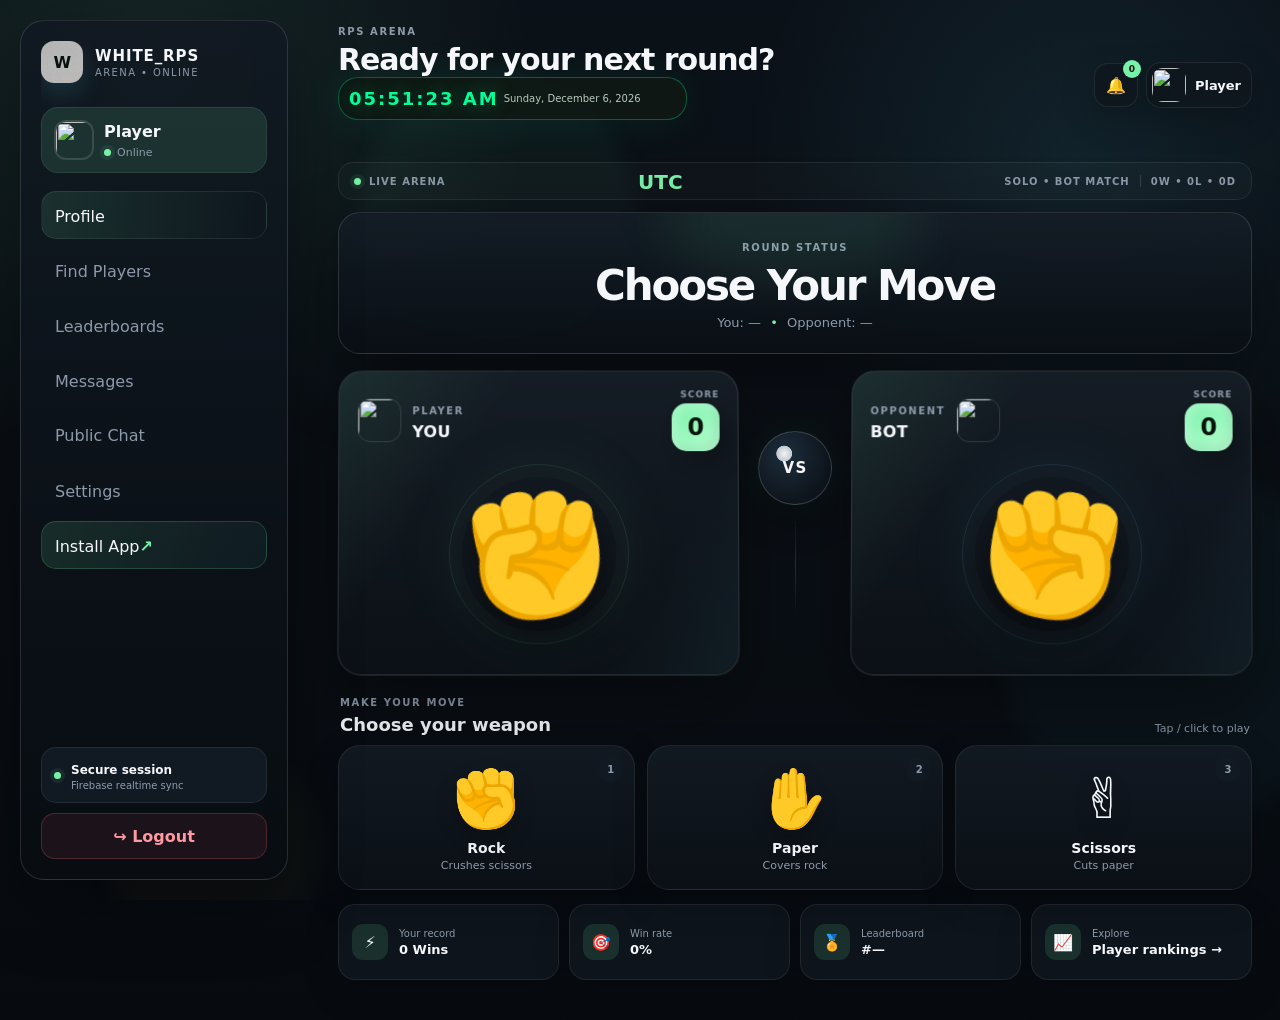
==== commit c37f676d: "Add files via upload" ====
--- a/dashboard.html
+++ b/dashboard.html
@@ -1,14 +1,120 @@
 <!DOCTYPE html>
 <html lang="en" data-theme="dark">
+
 <head>
     <meta charset="UTF-8">
     <meta name="viewport" content="width=device-width, initial-scale=1.0, viewport-fit=cover">
     <meta name="theme-color" content="#0b0f14">
     <meta name="description" content="WHITE_RPS — competitive Rock Paper Scissors social game">
+    <meta name="apple-mobile-web-app-capable" content="yes">
+    <meta name="apple-mobile-web-app-title" content="WHITE_RPS">
+    <meta name="apple-mobile-web-app-status-bar-style" content="black-translucent">
     <title>WHITE_RPS • Arena</title>
     <link rel="icon" href="white.png">
+    <link rel="apple-touch-icon" href="icons/icon-192.png">
+    <link rel="manifest" href="./manifest.webmanifest">
     <link rel="stylesheet" href="style.css">
+
+    <style>
+        @media (max-width: 820px) {
+            .clock-card {
+                position: relative;
+                top: -100px;
+                right: -300px;
+                width: 70%;
+                padding: 10px;
+                text-align: center;
+                background: rgba(15, 25, 20, 0.9);
+                border: 1px solid rgba(0, 255, 153, 0.3);
+                border-radius: 20px;
+                box-shadow: 0 0 45px rgba(0, 255, 153, 0.08);
+            }
+
+            .time {
+                font-size: 12px;
+                font-weight: 700;
+                letter-spacing: 2px;
+                color: #00ff99;
+                text-shadow: 0 0 20px rgba(0, 255, 153, 0.35);
+                font-variant-numeric: tabular-nums;
+            }
+
+            .date {
+                font-size: 07px;
+                color: #b8c9bf;
+            }
+
+            .timezone {
+                margin-top: 0;
+                color: #00ff99;
+                font-size: 12px;
+                letter-spacing: 2px;
+                margin-left: 5px;
+                font-weight: bold;
+            }
+
+            .dots {
+                width: 10px;
+                height: 10px;
+                border-radius: 50%;
+                background: var(--accent);
+                box-shadow: 0 0 0 4px rgba(119, 242, 168, .08);
+                margin: 3px;
+            }
+
+            .timedot {
+                margin: 5px;
+                position: absolute;
+                top: 120px;
+                border-radius: 100px;
+                width: 30%;
+                border: 1px solid green;
+                padding: 4px;
+                display: flex;
+            }
+        }
+
+        @media (min-width: 1024px) {
+
+            .clock-card {
+                width: 80%;
+                padding: 10px;
+                text-align: center;
+                background: rgba(15, 25, 20, 0.9);
+                border: 1px solid rgba(0, 255, 153, 0.3);
+                border-radius: 20px;
+                box-shadow: 0 0 45px rgba(0, 255, 153, 0.08);
+                display: flex;
+            }
+
+            .time {
+                font-size: 18px;
+                font-weight: 700;
+                letter-spacing: 2px;
+                color: #00ff99;
+                text-shadow: 0 0 20px rgba(0, 255, 153, 0.35);
+                font-variant-numeric: tabular-nums;
+            }
+
+            .date {
+                font-size: 10px;
+                color: #b8c9bf;
+                margin: 5px;
+            }
+            .timezone {
+                content: "";
+                position: relative;
+                justify-self: center;
+                bottom: -50px;
+                font-size: 20px;
+                font-weight: bold;
+                color: var(--accent);
+                left: 300px;
+            }
+        }
+    </style>
 </head>
+
 <body>
 
     <div class="app-bg" aria-hidden="true">
@@ -42,8 +148,12 @@
                 <button class="nav-btn active-nav" id="profileBtn"><span></span><span>Profile</span></button>
                 <button class="nav-btn" id="searchBtn"><span></span><span>Find Players</span></button>
                 <button class="nav-btn" id="leaderboardBtn"><span></span><span>Leaderboards</span></button>
-                <button class="nav-btn" id="chatBtn"><span></span><span>Messages</span><span class="nav-badge hidden" id="chatBadge">0</span></button>
+                <button class="nav-btn" id="chatBtn"><span></span><span>Messages</span><span class="nav-badge hidden"
+                        id="chatBadge">0</span></button>
+                <button class="nav-btn" id="publicChatBtn"><span></span><span>Public Chat</span></button>
                 <button class="nav-btn" id="settingsBtn"><span></span><span>Settings</span></button>
+                <button class="nav-btn install-app-nav" id="installAppBtn" type="button"><span></span><span
+                        id="installAppLabel">Install App</span><span class="install-nav-mark">↗</span></button>
             </nav>
         </div>
 
@@ -64,6 +174,17 @@
             <div>
                 <p class="eyebrow">RPS ARENA</p>
                 <h1>Ready for your next round?</h1>
+
+                <main class="clock-card">
+
+                    <div class="time" id="time">00:00:00 AM</div>
+
+                    <div class="date" id="date">Loading date...</div>
+
+                </main>
+                <div class="timedot"><span class="dots"></span>
+                    <div class="timezone" id="timezone">TIME ZONE</div>
+                </div>
             </div>
             <div class="topbar-actions">
                 <button class="icon-btn notif-trigger" id="notifBtn" aria-label="Notifications">
@@ -100,7 +221,8 @@
                 <section class="player-side player-card-3d">
                     <div class="player-header">
                         <div class="player-identity">
-                            <img id="battlePlayerAvatar" src="https://cdn-icons-png.flaticon.com/512/149/149071.png" alt="">
+                            <img id="battlePlayerAvatar" src="https://cdn-icons-png.flaticon.com/512/149/149071.png"
+                                alt="">
                             <div>
                                 <span class="player-label">PLAYER</span>
                                 <h2>YOU</h2>
@@ -224,7 +346,8 @@
             <div class="profile-cover"></div>
             <div class="profile-main">
                 <div class="profile-avatar-wrap">
-                    <img src="https://cdn-icons-png.flaticon.com/512/149/149071.png" id="profileImage" class="profile-image" alt="Profile picture">
+                    <img src="https://cdn-icons-png.flaticon.com/512/149/149071.png" id="profileImage"
+                        class="profile-image" alt="Profile picture">
                     <span class="presence-ring" id="profilePresence"></span>
                 </div>
                 <div class="profile-heading">
@@ -252,9 +375,15 @@
             <div class="edit-section" id="editSection">
                 <div class="form-grid">
                     <label>Profile picture<input type="file" id="profileUpload" accept="image/*"></label>
-                    <label>Bio<input type="text" id="editBio" placeholder="Tell players about you" maxlength="120"></label>
+                    <label>Bio<input type="text" id="editBio" placeholder="Tell players about you"
+                            maxlength="120"></label>
                     <label>Age<input type="number" id="editAge" placeholder="Optional" min="1" max="120"></label>
-                    <label>Gender<select id="editGender"><option value="">Prefer not to say</option><option value="Male">Male</option><option value="Female">Female</option><option value="Other">Other</option></select></label>
+                    <label>Gender<select id="editGender">
+                            <option value="">Prefer not to say</option>
+                            <option value="Male">Male</option>
+                            <option value="Female">Female</option>
+                            <option value="Other">Other</option>
+                        </select></label>
                 </div>
                 <div class="edit-actions">
                     <button id="cancelEditProfileBtn" class="secondary-btn">Cancel</button>
@@ -289,7 +418,8 @@
             <button class="modal-x" id="closeViewUser" aria-label="Close player profile">×</button>
             <div class="view-user-hero">
                 <div class="profile-avatar-wrap">
-                    <img src="https://cdn-icons-png.flaticon.com/512/149/149071.png" class="profile-image" id="viewUserImage" alt="">
+                    <img src="https://cdn-icons-png.flaticon.com/512/149/149071.png" class="profile-image"
+                        id="viewUserImage" alt="">
                     <span class="presence-ring" id="viewUserPresence"></span>
                 </div>
                 <span class="section-kicker">PLAYER CARD</span>
@@ -334,7 +464,8 @@
         <div class="profile-card chat-panel">
             <div id="chatProfileHeader" class="chat-profile-header">
                 <button class="back-chat" id="closeChat" aria-label="Back to messages">←</button>
-                <img id="chatUserImage" class="chat-header-avatar" src="https://cdn-icons-png.flaticon.com/512/149/149071.png" alt="">
+                <img id="chatUserImage" class="chat-header-avatar"
+                    src="https://cdn-icons-png.flaticon.com/512/149/149071.png" alt="">
                 <div>
                     <span class="section-kicker">CONVERSATION</span>
                     <h2 id="chatUserName">Username</h2>
@@ -353,7 +484,8 @@
                     <small id="chatCharCount">0 / 1000</small>
                     <div class="chat-compose-actions">
                         <button id="clearChatInputBtn" class="ghost-icon" title="Clear">×</button>
-                        <button id="chatChallengeBtn" class="challenge-send-btn" title="Challenge this player">⚔ Challenge</button>
+                        <button id="chatChallengeBtn" class="challenge-send-btn" title="Challenge this player">⚔
+                            Challenge</button>
                         <button id="sendMessageBtn" class="send-btn">Send ↗</button>
                     </div>
                 </div>
@@ -361,16 +493,130 @@
         </div>
     </div>
 
-    <div class="profile-modal weapon-picker-modal" id="weaponPickerModal" role="dialog" aria-modal="true" aria-hidden="true">
+
+    <!-- PUBLIC GLOBAL CHAT -->
+    <div class="profile-modal" id="publicChatModal" role="dialog" aria-modal="true" aria-hidden="true">
+        <div class="profile-card chat-panel public-chat-panel">
+            <div class="chat-profile-header public-chat-header">
+                <button class="back-chat" id="closePublicChat" aria-label="Close public chat">←</button>
+                <div class="public-chat-globe">🌐</div>
+                <div>
+                    <span class="section-kicker">GLOBAL COMMUNITY</span>
+                    <h2>Public Chat</h2>
+                    <p>Chat with everyone in the WHITE_RPS arena.</p>
+                </div>
+                <span class="public-live-pill"><i></i> LIVE</span>
+            </div>
+            <div id="publicChatMessages" class="chat-messages public-chat-messages">
+                <div class="empty-state">Loading public messages…</div>
+            </div>
+            <div class="chat-input-box">
+                <textarea id="publicChatInput" placeholder="Say hello to the arena…" rows="1"
+                    maxlength="1000"></textarea>
+                <div class="chat-compose-footer public-compose-footer">
+                    <small id="publicChatCharCount">0 / 1000</small>
+                    <div class="chat-compose-actions">
+                        <button id="publicChallengeBtn" class="challenge-send-btn"
+                            title="Post a public match challenge">⚔ Challenge Public</button>
+                        <button id="publicSendBtn" class="send-btn">Send ↗</button>
+                    </div>
+                </div>
+            </div>
+        </div>
+    </div>
+
+    <!-- PWA INSTALL HELP CARD -->
+    <div class="profile-modal install-help-modal" id="installHelpModal" role="dialog" aria-modal="true"
+        aria-hidden="true" aria-labelledby="installHelpTitle">
+        <div class="profile-card modal-panel install-help-panel">
+            <button class="modal-x" id="closeInstallHelp" aria-label="Close install guide">×</button>
+            <div class="install-app-emblem">📲</div>
+            <span class="section-kicker">YOUR ARENA, ONE TAP AWAY</span>
+            <h2 id="installHelpTitle">Install WHITE_RPS</h2>
+            <p id="installHelpDescription" class="install-help-description">Add the arena to your device for a
+                convenient app-like experience.</p>
+            <div class="install-steps-card">
+                <div class="install-step"><span>01</span>
+                    <p id="installStepOne">Open this website in a supported browser.</p>
+                </div>
+                <div class="install-step"><span>02</span>
+                    <p id="installStepTwo">Open your browser menu or use its install icon.</p>
+                </div>
+                <div class="install-step"><span>03</span>
+                    <p id="installStepThree">Choose Install app or Add to Home Screen.</p>
+                </div>
+            </div>
+            <p id="installHelpNote" class="install-help-note" role="status">Installation availability depends on your
+                browser and how the site is hosted.</p>
+            <button type="button" id="installHelpTryBtn" class="primary-btn install-help-try hidden">Try Install
+                Again</button>
+        </div>
+    </div>
+
+    <!-- CONVERSATION PIN LOCK CARD -->
+    <div class="profile-modal pin-lock-modal" id="pinLockModal" role="dialog" aria-modal="true" aria-hidden="true"
+        aria-labelledby="pinLockTitle">
+        <div class="profile-card modal-panel pin-lock-panel">
+            <button class="modal-x" id="closePinLock" type="button" aria-label="Close PIN lock">×</button>
+            <div class="pin-lock-emblem" id="pinLockEmblem">🔐</div>
+            <span class="section-kicker" id="pinLockEyebrow">PRIVATE CONVERSATION</span>
+            <h2 id="pinLockTitle">Lock conversation</h2>
+            <p class="pin-lock-description" id="pinLockDescription">Create a PIN to add a local privacy lock to this
+                conversation on this device.</p>
+            <div class="pin-lock-user-chip"><span>💬</span>
+                <div><small>CONVERSATION</small><strong id="pinLockChatName">Player</strong></div>
+            </div>
+            <form id="pinLockForm" novalidate>
+                <label class="pin-field" for="pinPrimaryInput">
+                    <span id="pinPrimaryLabel">Create a 4–8 digit PIN</span>
+                    <input id="pinPrimaryInput" name="pin" type="password" inputmode="numeric" pattern="[0-9]*"
+                        minlength="4" maxlength="8" autocomplete="new-password" placeholder="Enter 4–8 digits"
+                        aria-describedby="pinLockFeedback" required>
+                </label>
+                <label class="pin-field" id="pinConfirmField" for="pinConfirmInput">
+                    <span>Confirm PIN</span>
+                    <input id="pinConfirmInput" name="confirmPin" type="password" inputmode="numeric" pattern="[0-9]*"
+                        minlength="4" maxlength="8" autocomplete="new-password" placeholder="Re-enter your PIN">
+                </label>
+                <div id="pinLockFeedback" class="pin-lock-feedback" role="status" aria-live="polite"></div>
+                <div class="pin-lock-actions">
+                    <button type="button" id="cancelPinLock" class="secondary-btn">Cancel</button>
+                    <button type="submit" id="submitPinLock" class="primary-btn">Lock conversation</button>
+                </div>
+            </form>
+            <p class="pin-lock-footnote"><span>ⓘ</span> This PIN is stored locally on this browser/device. It is a
+                privacy lock, not end-to-end encryption, and it does not protect messages on other devices.</p>
+        </div>
+    </div>
+
+    <div id="appToastContainer" class="app-toast-container" aria-live="polite" aria-atomic="true"></div>
+
+    <!-- CONVERSATION THREE-DOT MENU -->
+    <div id="conversationMenu" class="conversation-menu hidden" role="menu" aria-label="Conversation actions">
+        <button type="button" data-conversation-action="pin" role="menuitem">📌 Pin conversation</button>
+        <button type="button" data-conversation-action="unread" role="menuitem">✉ Mark as unread</button>
+        <button type="button" data-conversation-action="lock" role="menuitem">🔒 Lock conversation</button>
+        <button type="button" data-conversation-action="delete" class="conversation-delete" role="menuitem">🗑 Delete
+            conversation</button>
+    </div>
+
+    <div class="profile-modal weapon-picker-modal" id="weaponPickerModal" role="dialog" aria-modal="true"
+        aria-hidden="true">
         <div class="profile-card weapon-picker-panel">
             <button class="modal-x" id="closeWeaponPicker" aria-label="Close weapon picker">×</button>
             <span class="section-kicker">MOBILE CONTROLS</span>
             <h2>Choose your weapon</h2>
             <p>Pick your move without leaving the battle screen.</p>
             <div class="mobile-choices">
-                <button class="choice mobile-choice" data-choice="rock"><div class="emoji">✊</div><strong>Rock</strong><small>Crushes scissors</small></button>
-                <button class="choice mobile-choice" data-choice="paper"><div class="emoji">✋</div><strong>Paper</strong><small>Covers rock</small></button>
-                <button class="choice mobile-choice" data-choice="scissors"><div class="emoji">✌️</div><strong>Scissors</strong><small>Cuts paper</small></button>
+                <button class="choice mobile-choice" data-choice="rock">
+                    <div class="emoji">✊</div><strong>Rock</strong><small>Crushes scissors</small>
+                </button>
+                <button class="choice mobile-choice" data-choice="paper">
+                    <div class="emoji">✋</div><strong>Paper</strong><small>Covers rock</small>
+                </button>
+                <button class="choice mobile-choice" data-choice="scissors">
+                    <div class="emoji">✌️</div><strong>Scissors</strong><small>Cuts paper</small>
+                </button>
             </div>
         </div>
     </div>
@@ -387,7 +633,9 @@
                 </div>
                 <button class="small-action" id="markNotifReadBtn">Mark all read</button>
             </div>
-            <div id="notifList" class="notification-list"><div class="empty-state">No requests yet.</div></div>
+            <div id="notifList" class="notification-list">
+                <div class="empty-state">No requests yet.</div>
+            </div>
         </div>
     </div>
 
@@ -418,15 +666,23 @@
                     </div>
                     <div class="settings-card account-card">
                         <div class="account-row">
-                            <img id="settingsProfileImage" src="https://cdn-icons-png.flaticon.com/512/149/149071.png" alt="">
-                            <div><strong id="settingsDisplayName">Player</strong><span id="settingsEmail">Email: —</span><span id="settingsUID">User ID: —</span></div>
+                            <img id="settingsProfileImage" src="https://cdn-icons-png.flaticon.com/512/149/149071.png"
+                                alt="">
+                            <div><strong id="settingsDisplayName">Player</strong><span id="settingsEmail">Email:
+                                    —</span><span id="settingsUID">User ID: —</span></div>
                             <button id="copyUidBtn" class="small-action">Copy ID</button>
                         </div>
-                        <label>Username<input type="text" id="newUsername" placeholder="New username" maxlength="24"></label>
+                        <label>Username<input type="text" id="newUsername" placeholder="New username"
+                                maxlength="24"></label>
                         <button id="changeUsernameBtn" class="primary-btn">Save username</button>
                     </div>
                     <div class="settings-card">
-                        <div class="card-title-row"><div><h3>Profile export</h3><p>Save your public profile and stats as a JSON backup.</p></div><button id="exportProfileBtn" class="secondary-btn">Export profile</button></div>
+                        <div class="card-title-row">
+                            <div>
+                                <h3>Profile export</h3>
+                                <p>Save your public profile and stats as a JSON backup.</p>
+                            </div><button id="exportProfileBtn" class="secondary-btn">Export profile</button>
+                        </div>
                         <button id="resetSettingsBtn" class="text-btn">Reset app preferences</button>
                     </div>
                 </div>
@@ -445,8 +701,18 @@
                         </div>
                     </div>
                     <div class="settings-card">
-                        <div class="toggle-row"><div><h3>Reduce motion</h3><p>Use softer transitions and fewer effects.</p></div><label class="switch"><input type="checkbox" id="reducedMotion"><span></span></label></div>
-                        <div class="toggle-row"><div><h3>Compact game cards</h3><p>Reduce spacing for smaller screens and laptops.</p></div><label class="switch"><input type="checkbox" id="compactMode"><span></span></label></div>
+                        <div class="toggle-row">
+                            <div>
+                                <h3>Reduce motion</h3>
+                                <p>Use softer transitions and fewer effects.</p>
+                            </div><label class="switch"><input type="checkbox" id="reducedMotion"><span></span></label>
+                        </div>
+                        <div class="toggle-row">
+                            <div>
+                                <h3>Compact game cards</h3>
+                                <p>Reduce spacing for smaller screens and laptops.</p>
+                            </div><label class="switch"><input type="checkbox" id="compactMode"><span></span></label>
+                        </div>
                     </div>
                 </div>
 
@@ -457,10 +723,32 @@
                         <p>Choose how WHITE_RPS keeps you informed.</p>
                     </div>
                     <div class="settings-card">
-                        <div class="toggle-row"><div><h3>Sound effects</h3><p>Buttons, alerts, and battle sounds.</p></div><label class="switch"><input type="checkbox" id="soundEnabled"><span></span></label></div>
-                        <div class="toggle-row"><div><h3>Challenge notifications</h3><p>Allow challenge sounds and badges.</p></div><label class="switch"><input type="checkbox" id="challengeNotifications"><span></span></label></div>
-                        <div class="toggle-row"><div><h3>Desktop notifications</h3><p>Show browser alerts when a challenge arrives.</p></div><label class="switch"><input type="checkbox" id="desktopNotifications"><span></span></label></div>
-                        <div class="range-row"><div><h3>Notification volume</h3><p>Adjust alert volume.</p></div><input type="range" id="notificationVolume" min="0" max="1" step="0.05"></div>
+                        <div class="toggle-row">
+                            <div>
+                                <h3>Sound effects</h3>
+                                <p>Buttons, alerts, and battle sounds.</p>
+                            </div><label class="switch"><input type="checkbox" id="soundEnabled"><span></span></label>
+                        </div>
+                        <div class="toggle-row">
+                            <div>
+                                <h3>Challenge notifications</h3>
+                                <p>Allow challenge sounds and badges.</p>
+                            </div><label class="switch"><input type="checkbox"
+                                    id="challengeNotifications"><span></span></label>
+                        </div>
+                        <div class="toggle-row">
+                            <div>
+                                <h3>Desktop notifications</h3>
+                                <p>Show browser alerts when a challenge arrives.</p>
+                            </div><label class="switch"><input type="checkbox"
+                                    id="desktopNotifications"><span></span></label>
+                        </div>
+                        <div class="range-row">
+                            <div>
+                                <h3>Notification volume</h3>
+                                <p>Adjust alert volume.</p>
+                            </div><input type="range" id="notificationVolume" min="0" max="1" step="0.05">
+                        </div>
                     </div>
                 </div>
 
@@ -471,9 +759,12 @@
                         <p>Keep your account credentials under control.</p>
                     </div>
                     <div class="settings-card">
-                        <label>Current password<input type="password" id="currentPassword" autocomplete="current-password" placeholder="Enter current password"></label>
-                        <label>New password<input type="password" id="newPassword" autocomplete="new-password" placeholder="At least 6 characters"></label>
-                        <label>Confirm password<input type="password" id="confirmPassword" autocomplete="new-password" placeholder="Repeat new password"></label>
+                        <label>Current password<input type="password" id="currentPassword"
+                                autocomplete="current-password" placeholder="Enter current password"></label>
+                        <label>New password<input type="password" id="newPassword" autocomplete="new-password"
+                                placeholder="At least 6 characters"></label>
+                        <label>Confirm password<input type="password" id="confirmPassword" autocomplete="new-password"
+                                placeholder="Repeat new password"></label>
                         <button id="changePasswordBtn" class="primary-btn">Update Password</button>
                     </div>
                 </div>
@@ -485,9 +776,24 @@
                         <p>Control what other players can see and do.</p>
                     </div>
                     <div class="settings-card">
-                        <div class="toggle-row"><div><h3>Show online status</h3><p>Let other players see when you are active.</p></div><label class="switch"><input type="checkbox" id="onlineStatus"><span></span></label></div>
-                        <div class="toggle-row"><div><h3>Allow game requests</h3><p>Let players challenge you to a match.</p></div><label class="switch"><input type="checkbox" id="gameRequest"><span></span></label></div>
-                        <div class="toggle-row"><div><h3>Enter sends chat</h3><p>Press Enter to send; Shift + Enter adds a new line.</p></div><label class="switch"><input type="checkbox" id="enterToSend"><span></span></label></div>
+                        <div class="toggle-row">
+                            <div>
+                                <h3>Show online status</h3>
+                                <p>Let other players see when you are active.</p>
+                            </div><label class="switch"><input type="checkbox" id="onlineStatus"><span></span></label>
+                        </div>
+                        <div class="toggle-row">
+                            <div>
+                                <h3>Allow game requests</h3>
+                                <p>Let players challenge you to a match.</p>
+                            </div><label class="switch"><input type="checkbox" id="gameRequest"><span></span></label>
+                        </div>
+                        <div class="toggle-row">
+                            <div>
+                                <h3>Enter sends chat</h3>
+                                <p>Press Enter to send; Shift + Enter adds a new line.</p>
+                            </div><label class="switch"><input type="checkbox" id="enterToSend"><span></span></label>
+                        </div>
                         <button id="savePrivacyBtn" class="primary-btn">Save privacy settings</button>
                     </div>
                 </div>
@@ -500,7 +806,8 @@
                     </div>
                     <div class="settings-card danger-card">
                         <h3>Permanently delete account</h3>
-                        <p>This action cannot be undone. Your authentication account and public profile will be removed.</p>
+                        <p>This action cannot be undone. Your authentication account and public profile will be removed.
+                        </p>
                         <button id="deleteAccountBtn" class="danger-btn">Delete Account</button>
                     </div>
                 </div>
@@ -526,10 +833,72 @@
             </div>
             <div id="leaderboardPodium" class="leaderboard-podium"></div>
             <div class="leaderboard-me" id="leaderboardMe"></div>
-            <div id="leaderboardList" class="leaderboard-list"><div class="empty-state">Loading…</div></div>
-        </div>
-    </div>
-
+            <div id="leaderboardList" class="leaderboard-list">
+                <div class="empty-state">Loading…</div>
+            </div>
+        </div>
+    </div>
+
+    <script type="module" src="pwa.js"></script>
     <script type="module" src="main.js"></script>
+
+    <script>
+        let is24Hour = false;
+        let showSeconds = true;
+
+        function updateClock() {
+            const now = new Date();
+
+            const timeOptions = {
+                hour: "2-digit",
+                minute: "2-digit",
+                hour12: !is24Hour
+            };
+
+            if (showSeconds) {
+                timeOptions.second = "2-digit";
+            }
+
+            document.getElementById("time").textContent =
+                new Intl.DateTimeFormat("en-US", timeOptions)
+                    .format(now);
+
+            document.getElementById("date").textContent =
+                new Intl.DateTimeFormat("en-US", {
+                    weekday: "long",
+                    year: "numeric",
+                    month: "long",
+                    day: "numeric"
+                }).format(now);
+
+            const zone = Intl.DateTimeFormat()
+                .resolvedOptions().timeZone;
+
+            document.getElementById("timezone").textContent =
+                zone.replaceAll("_", " ").toUpperCase();
+        }
+
+        function toggleFormat() {
+            is24Hour = !is24Hour;
+
+            document.getElementById("formatBtn").textContent =
+                is24Hour ? "Switch to 12H" : "Switch to 24H";
+
+            updateClock();
+        }
+
+        function toggleSeconds() {
+            showSeconds = !showSeconds;
+
+            document.getElementById("secondsBtn").textContent =
+                showSeconds ? "Hide Seconds" : "Show Seconds";
+
+            updateClock();
+        }
+
+        updateClock();
+        setInterval(updateClock, 1000);
+    </script>
 </body>
-</html>
+
+</html>
--- a/style.css
+++ b/style.css
@@ -121,8 +121,8 @@
 .nav-btn {
     width: 100%; border: 1px solid transparent; background: transparent;
     min-height: 48px; padding: 0 13px; border-radius: 15px;
-    display: block; grid-template-columns: 24px 1fr auto; align-items: center; gap: 10px;text-align: start;
-    text-align: left; cursor: pointer; color: var(--muted);
+    display: block; grid-template-columns: 24px 1fr auto; align-items: center; gap: 10px;
+    text-align: start; cursor: pointer; color: var(--muted);
     transition: transform .18s ease, background .18s ease, color .18s ease, border-color .18s ease;
 }
 .nav-btn:hover { transform: translateX(3px); color: var(--text); background: var(--surface-3); border-color: var(--line); }
@@ -666,3 +666,101 @@
   .mobile-choices{grid-template-columns:1fr;gap:8px}.mobile-choice{min-height:74px;display:grid;grid-template-columns:54px 1fr;grid-template-rows:auto auto;align-items:center;text-align:left;padding:10px 13px}.mobile-choice .emoji{grid-row:1/span 2;margin:0;font-size:42px}.mobile-choice strong{margin:0}.mobile-choice small{margin:2px 0 0;text-align:left}.weapon-picker-panel{max-height:86vh;overflow:auto}.chat-compose-footer{gap:6px;flex-wrap:wrap}.chat-compose-actions{width:100%;justify-content:flex-end}.chat-compose-actions .send-btn{min-width:92px}.challenge-send-btn{min-width:102px}
 }
 @media(max-width:420px){.chat-compose-actions{gap:5px}.challenge-send-btn{padding-inline:9px;min-width:92px}.send-btn{padding-inline:11px}.mobile-weapon-trigger{left:10px;right:10px;bottom:10px}}
+
+
+/* Conversation actions and public global chat */
+#publicChatBtn > span:first-child{font-size:17px}
+.chat-item{position:relative;padding-right:42px;cursor:pointer}
+.chat-item.conversation-pinned{border-color:rgba(255,213,106,.2)}
+.chat-item.conversation-unread .chat-item-copy strong{color:var(--text)}
+.chat-item.conversation-unread .chat-item-copy p{color:var(--text);font-weight:650}
+.chat-pin-icon,.chat-lock-icon{font-size:10px}
+.conversation-more-btn{position:absolute;right:8px;top:50%;transform:translateY(-50%);width:31px;height:34px;display:grid;place-items:center;border:1px solid transparent;border-radius:10px;background:transparent;color:var(--muted);font-size:22px;line-height:1;cursor:pointer}
+.conversation-more-btn:hover,.conversation-more-btn:focus-visible{color:var(--text);border-color:var(--line-strong);background:var(--surface-3)}
+.conversation-menu{position:fixed;z-index:5000;min-width:210px;padding:6px;border:1px solid var(--line-strong);border-radius:14px;background:var(--surface-2);box-shadow:0 18px 55px rgba(0,0,0,.42);backdrop-filter:blur(18px);display:grid;gap:3px}
+.conversation-menu.hidden{display:none!important}
+.conversation-menu button{min-height:39px;padding:0 11px;border:0;border-radius:9px;background:transparent;color:var(--text);text-align:left;font-size:11px;font-weight:750;cursor:pointer}
+.conversation-menu button:hover{background:var(--surface-3)}
+.conversation-menu .conversation-delete{color:#ff929b}
+.public-chat-panel{width:min(820px,100%)}
+.public-chat-header{cursor:default}
+.public-chat-globe{width:43px;height:43px;display:grid;place-items:center;border:1px solid rgba(89,217,246,.18);border-radius:14px;background:rgba(89,217,246,.08);font-size:20px;flex:none}
+.public-live-pill{display:flex;align-items:center;gap:6px;margin-left:auto;padding:6px 9px;border:1px solid rgba(119,242,168,.16);border-radius:999px;color:var(--accent);font-size:9px;font-weight:900;letter-spacing:.08em}
+.public-live-pill i{width:6px;height:6px;border-radius:50%;background:var(--accent);box-shadow:0 0 0 4px rgba(119,242,168,.08)}
+.public-chat-messages{gap:13px;background:radial-gradient(circle at 50% 0%,rgba(89,217,246,.04),transparent 38%)}
+.public-message-row{display:flex;align-items:flex-end;gap:8px;max-width:92%;align-self:flex-start}
+.public-message-mine{align-self:flex-end}
+.public-message-avatar{width:29px;height:29px;object-fit:cover;border-radius:9px;border:1px solid var(--line);flex:none}
+.public-message-stack{min-width:0;display:grid;gap:4px;max-width:100%}
+.public-message-bubble{padding:10px 12px;border:1px solid var(--line);border-radius:14px 14px 14px 5px;background:var(--surface-3);overflow-wrap:anywhere}
+.public-message-my-bubble{border-color:rgba(119,242,168,.17);background:rgba(119,242,168,.075);border-radius:14px 14px 5px 14px}
+.public-message-name{display:block;margin-bottom:4px;color:var(--accent-2);font-size:10px;font-weight:900}
+.public-message-bubble p{font-size:12px;line-height:1.5;white-space:pre-wrap}
+.public-message-meta{display:flex;justify-content:flex-start;align-items:center;gap:7px;padding:0 3px;color:var(--muted-2);font-size:9px}
+.public-message-mine .public-message-meta{justify-content:flex-end}
+.public-challenge-bubble{border-color:rgba(89,217,246,.25);background:linear-gradient(145deg,rgba(89,217,246,.09),rgba(119,242,168,.045))}
+.public-challenge-bubble small{display:block;margin-top:5px;color:var(--muted);font-size:10px;line-height:1.5}
+.public-accept-challenge{min-height:26px;padding:0 9px;border:1px solid rgba(119,242,168,.25);border-radius:8px;background:var(--accent-soft);color:var(--accent);font-size:9px;font-weight:900;cursor:pointer}
+.public-accept-challenge:disabled{opacity:.65;cursor:default}
+.public-compose-footer small{position:static}
+@media(max-width:680px){
+  .conversation-menu{min-width:200px}
+  .public-chat-header{padding-right:12px;gap:8px}
+  .public-chat-globe{width:36px;height:36px}
+  .public-live-pill{font-size:8px;padding:5px 7px}
+  .public-message-row{max-width:98%}
+  .public-chat-panel{height:92vh;max-height:92vh}
+  .public-compose-footer .chat-compose-actions{width:100%;justify-content:space-between}
+  .public-compose-footer .challenge-send-btn{flex:1}
+}
+
+
+/* PWA install entry and guided install card */
+.install-app-nav { border-color: rgba(119,242,168,.18); background: linear-gradient(110deg, rgba(119,242,168,.12), rgba(89,217,246,.05)); color: var(--text); }
+.install-app-nav:hover { border-color: rgba(119,242,168,.38); background: linear-gradient(110deg, rgba(119,242,168,.18), rgba(89,217,246,.09)); }
+.install-nav-mark { color: var(--accent); font-weight: 900; }
+.install-help-panel { width: min(100%, 510px); padding: 32px; }
+.install-app-emblem, .pin-lock-emblem { width: 62px; height: 62px; display: grid; place-items: center; border-radius: 20px; margin-bottom: 18px; font-size: 27px; border: 1px solid var(--line-strong); background: linear-gradient(135deg, var(--accent-soft), rgba(89,217,246,.10)); box-shadow: 0 16px 34px rgba(0,0,0,.16); }
+.install-help-panel h2, .pin-lock-panel h2 { margin-top: 7px; font-size: clamp(24px, 4vw, 30px); letter-spacing: -.04em; }
+.install-help-description, .pin-lock-description { margin-top: 8px; color: var(--muted); font-size: 13px; line-height: 1.65; }
+.install-steps-card { display: grid; gap: 10px; margin: 21px 0 15px; }
+.install-step { display: grid; grid-template-columns: 42px 1fr; align-items: center; gap: 11px; padding: 13px; border: 1px solid var(--line); border-radius: 15px; background: var(--surface-3); }
+.install-step > span { height: 36px; display: grid; place-items: center; border-radius: 11px; color: var(--accent); background: var(--accent-soft); font-weight: 900; font-size: 11px; }
+.install-step p { color: var(--text); font-size: 12px; line-height: 1.5; }
+.install-help-note { border-left: 3px solid var(--accent-2); padding: 10px 12px; border-radius: 0 10px 10px 0; background: rgba(89,217,246,.06); color: var(--muted); font-size: 11px; line-height: 1.6; }
+.install-help-try { width: 100%; margin-top: 15px; }
+
+/* Custom, in-app conversation PIN lock. No native prompt/alert dialogs. */
+.pin-lock-panel { width: min(100%, 480px); padding: 30px; }
+.pin-lock-emblem { color: var(--accent); }
+.pin-lock-user-chip { display: flex; align-items: center; gap: 12px; padding: 12px 14px; margin: 20px 0; border-radius: 15px; border: 1px solid var(--line); background: var(--surface-3); }
+.pin-lock-user-chip > span { width: 38px; height: 38px; display: grid; place-items: center; border-radius: 12px; background: var(--accent-soft); font-size: 18px; }
+.pin-lock-user-chip small { display: block; color: var(--muted); font-size: 9px; letter-spacing: .14em; font-weight: 800; }
+.pin-lock-user-chip strong { display: block; max-width: 290px; margin-top: 3px; overflow: hidden; text-overflow: ellipsis; white-space: nowrap; font-size: 13px; }
+.pin-lock-panel form { display: grid; gap: 13px; }
+.pin-field { display: grid; gap: 7px; color: var(--muted); font-size: 11px; font-weight: 800; }
+.pin-field input { width: 100%; min-height: 50px; padding: 0 14px; border: 1px solid var(--line-strong); border-radius: 13px; background: var(--surface-3); color: var(--text); outline: none; letter-spacing: .20em; font-size: 17px; transition: border-color .18s ease, box-shadow .18s ease; }
+.pin-field input:focus { border-color: var(--accent-2); box-shadow: 0 0 0 3px rgba(89,217,246,.10); }
+.pin-field input::placeholder { letter-spacing: .02em; font-size: 12px; color: var(--muted-2); }
+.pin-lock-feedback { min-height: 18px; color: var(--danger); font-size: 11px; line-height: 1.5; }
+.pin-lock-feedback.success { color: var(--accent); }
+.pin-lock-actions { display: grid; grid-template-columns: 1fr 1.3fr; gap: 9px; }
+.pin-lock-actions button { width: 100%; }
+.pin-lock-footnote { margin-top: 19px; padding-top: 14px; display: flex; align-items: flex-start; gap: 8px; border-top: 1px solid var(--line); color: var(--muted); font-size: 10px; line-height: 1.65; }
+.pin-lock-footnote span { color: var(--accent-2); font-size: 14px; }
+.app-toast-container { position: fixed; right: 20px; bottom: 20px; z-index: 3000; width: min(360px, calc(100vw - 32px)); display: grid; gap: 9px; pointer-events: none; }
+.app-toast { display: flex; align-items: flex-start; gap: 10px; padding: 14px 15px; border: 1px solid var(--line-strong); border-radius: 16px; color: var(--text); background: var(--surface-2); box-shadow: var(--shadow); font-size: 12px; line-height: 1.5; animation: toastIn .2s ease both; }
+.app-toast:before { content: "✓"; flex: none; width: 22px; height: 22px; display: grid; place-items: center; border-radius: 8px; background: var(--accent-soft); color: var(--accent); font-weight: 900; }
+.app-toast.error:before { content: "!"; background: rgba(255,107,120,.12); color: var(--danger); }
+.app-toast.info:before { content: "i"; background: rgba(89,217,246,.12); color: var(--accent-2); }
+@keyframes toastIn { from { opacity: 0; transform: translateY(8px); } to { opacity: 1; transform: translateY(0); } }
+@media (max-width: 600px) {
+    .install-help-panel, .pin-lock-panel { padding: 25px 18px 18px; border-radius: 23px; }
+    .install-app-emblem, .pin-lock-emblem { width: 54px; height: 54px; border-radius: 17px; margin-bottom: 14px; }
+    .pin-lock-actions { grid-template-columns: 1fr; }
+    .app-toast-container { right: 12px; bottom: calc(12px + env(safe-area-inset-bottom)); }
+}
+
+/* Keep the expanded sidebar usable on shorter laptop and phone screens. */
+.sidebar > div:first-child { min-height: 0; overflow-y: auto; scrollbar-width: thin; scrollbar-color: var(--line-strong) transparent; }
+.sidebar-bottom { flex: none; }
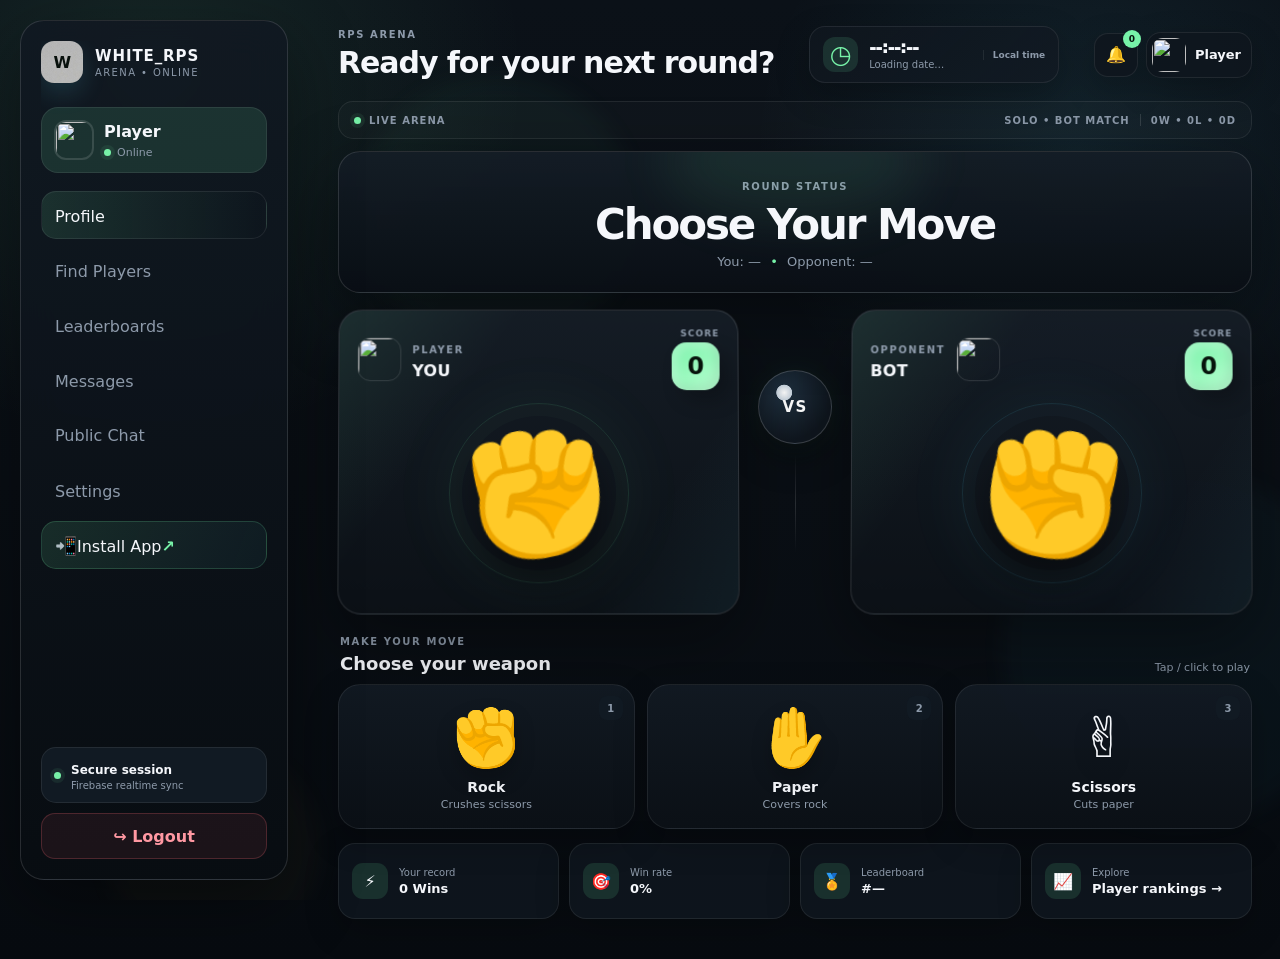
==== commit 7d510c4e: "Add files via upload" ====
--- a/dashboard.html
+++ b/dashboard.html
@@ -1,6 +1,5 @@
 <!DOCTYPE html>
 <html lang="en" data-theme="dark">
-
 <head>
     <meta charset="UTF-8">
     <meta name="viewport" content="width=device-width, initial-scale=1.0, viewport-fit=cover">
@@ -14,107 +13,7 @@
     <link rel="apple-touch-icon" href="icons/icon-192.png">
     <link rel="manifest" href="./manifest.webmanifest">
     <link rel="stylesheet" href="style.css">
-
-    <style>
-        @media (max-width: 820px) {
-            .clock-card {
-                position: relative;
-                top: -100px;
-                right: -300px;
-                width: 70%;
-                padding: 10px;
-                text-align: center;
-                background: rgba(15, 25, 20, 0.9);
-                border: 1px solid rgba(0, 255, 153, 0.3);
-                border-radius: 20px;
-                box-shadow: 0 0 45px rgba(0, 255, 153, 0.08);
-            }
-
-            .time {
-                font-size: 12px;
-                font-weight: 700;
-                letter-spacing: 2px;
-                color: #00ff99;
-                text-shadow: 0 0 20px rgba(0, 255, 153, 0.35);
-                font-variant-numeric: tabular-nums;
-            }
-
-            .date {
-                font-size: 07px;
-                color: #b8c9bf;
-            }
-
-            .timezone {
-                margin-top: 0;
-                color: #00ff99;
-                font-size: 12px;
-                letter-spacing: 2px;
-                margin-left: 5px;
-                font-weight: bold;
-            }
-
-            .dots {
-                width: 10px;
-                height: 10px;
-                border-radius: 50%;
-                background: var(--accent);
-                box-shadow: 0 0 0 4px rgba(119, 242, 168, .08);
-                margin: 3px;
-            }
-
-            .timedot {
-                margin: 5px;
-                position: absolute;
-                top: 120px;
-                border-radius: 100px;
-                width: 30%;
-                border: 1px solid green;
-                padding: 4px;
-                display: flex;
-            }
-        }
-
-        @media (min-width: 1024px) {
-
-            .clock-card {
-                width: 80%;
-                padding: 10px;
-                text-align: center;
-                background: rgba(15, 25, 20, 0.9);
-                border: 1px solid rgba(0, 255, 153, 0.3);
-                border-radius: 20px;
-                box-shadow: 0 0 45px rgba(0, 255, 153, 0.08);
-                display: flex;
-            }
-
-            .time {
-                font-size: 18px;
-                font-weight: 700;
-                letter-spacing: 2px;
-                color: #00ff99;
-                text-shadow: 0 0 20px rgba(0, 255, 153, 0.35);
-                font-variant-numeric: tabular-nums;
-            }
-
-            .date {
-                font-size: 10px;
-                color: #b8c9bf;
-                margin: 5px;
-            }
-            .timezone {
-                content: "";
-                position: relative;
-                justify-self: center;
-                bottom: -50px;
-                font-size: 20px;
-                font-weight: bold;
-                color: var(--accent);
-                left: 300px;
-            }
-        }
-    </style>
 </head>
-
 <body>
 
     <div class="app-bg" aria-hidden="true">
@@ -148,12 +47,10 @@
                 <button class="nav-btn active-nav" id="profileBtn"><span></span><span>Profile</span></button>
                 <button class="nav-btn" id="searchBtn"><span></span><span>Find Players</span></button>
                 <button class="nav-btn" id="leaderboardBtn"><span></span><span>Leaderboards</span></button>
-                <button class="nav-btn" id="chatBtn"><span></span><span>Messages</span><span class="nav-badge hidden"
-                        id="chatBadge">0</span></button>
+                <button class="nav-btn" id="chatBtn"><span></span><span>Messages</span><span class="nav-badge hidden" id="chatBadge">0</span></button>
                 <button class="nav-btn" id="publicChatBtn"><span></span><span>Public Chat</span></button>
                 <button class="nav-btn" id="settingsBtn"><span></span><span>Settings</span></button>
-                <button class="nav-btn install-app-nav" id="installAppBtn" type="button"><span></span><span
-                        id="installAppLabel">Install App</span><span class="install-nav-mark">↗</span></button>
+                <button class="nav-btn install-app-nav" id="installAppBtn" type="button"><span>📲</span><span id="installAppLabel">Install App</span><span class="install-nav-mark">↗</span></button>
             </nav>
         </div>
 
@@ -171,20 +68,17 @@
 
     <main class="main-shell">
         <header class="topbar">
-            <div>
+            <div class="topbar-heading">
                 <p class="eyebrow">RPS ARENA</p>
                 <h1>Ready for your next round?</h1>
-
-                <main class="clock-card">
-
-                    <div class="time" id="time">00:00:00 AM</div>
-
-                    <div class="date" id="date">Loading date...</div>
-
-                </main>
-                <div class="timedot"><span class="dots"></span>
-                    <div class="timezone" id="timezone">TIME ZONE</div>
-                </div>
+            </div>
+            <div class="world-clock" aria-label="Current local date and time">
+                <div class="world-clock-icon" aria-hidden="true">◷</div>
+                <div class="world-clock-copy">
+                    <time id="worldClockTime" class="world-clock-time">--:--:--</time>
+                    <span id="worldClockDate" class="world-clock-date">Loading date…</span>
+                </div>
+                <span id="worldClockZone" class="world-clock-zone">Local time</span>
             </div>
             <div class="topbar-actions">
                 <button class="icon-btn notif-trigger" id="notifBtn" aria-label="Notifications">
@@ -221,8 +115,7 @@
                 <section class="player-side player-card-3d">
                     <div class="player-header">
                         <div class="player-identity">
-                            <img id="battlePlayerAvatar" src="https://cdn-icons-png.flaticon.com/512/149/149071.png"
-                                alt="">
+                            <img id="battlePlayerAvatar" src="https://cdn-icons-png.flaticon.com/512/149/149071.png" alt="">
                             <div>
                                 <span class="player-label">PLAYER</span>
                                 <h2>YOU</h2>
@@ -346,8 +239,7 @@
             <div class="profile-cover"></div>
             <div class="profile-main">
                 <div class="profile-avatar-wrap">
-                    <img src="https://cdn-icons-png.flaticon.com/512/149/149071.png" id="profileImage"
-                        class="profile-image" alt="Profile picture">
+                    <img src="https://cdn-icons-png.flaticon.com/512/149/149071.png" id="profileImage" class="profile-image" alt="Profile picture">
                     <span class="presence-ring" id="profilePresence"></span>
                 </div>
                 <div class="profile-heading">
@@ -375,15 +267,9 @@
             <div class="edit-section" id="editSection">
                 <div class="form-grid">
                     <label>Profile picture<input type="file" id="profileUpload" accept="image/*"></label>
-                    <label>Bio<input type="text" id="editBio" placeholder="Tell players about you"
-                            maxlength="120"></label>
+                    <label>Bio<input type="text" id="editBio" placeholder="Tell players about you" maxlength="120"></label>
                     <label>Age<input type="number" id="editAge" placeholder="Optional" min="1" max="120"></label>
-                    <label>Gender<select id="editGender">
-                            <option value="">Prefer not to say</option>
-                            <option value="Male">Male</option>
-                            <option value="Female">Female</option>
-                            <option value="Other">Other</option>
-                        </select></label>
+                    <label>Gender<select id="editGender"><option value="">Prefer not to say</option><option value="Male">Male</option><option value="Female">Female</option><option value="Other">Other</option></select></label>
                 </div>
                 <div class="edit-actions">
                     <button id="cancelEditProfileBtn" class="secondary-btn">Cancel</button>
@@ -418,8 +304,7 @@
             <button class="modal-x" id="closeViewUser" aria-label="Close player profile">×</button>
             <div class="view-user-hero">
                 <div class="profile-avatar-wrap">
-                    <img src="https://cdn-icons-png.flaticon.com/512/149/149071.png" class="profile-image"
-                        id="viewUserImage" alt="">
+                    <img src="https://cdn-icons-png.flaticon.com/512/149/149071.png" class="profile-image" id="viewUserImage" alt="">
                     <span class="presence-ring" id="viewUserPresence"></span>
                 </div>
                 <span class="section-kicker">PLAYER CARD</span>
@@ -464,8 +349,7 @@
         <div class="profile-card chat-panel">
             <div id="chatProfileHeader" class="chat-profile-header">
                 <button class="back-chat" id="closeChat" aria-label="Back to messages">←</button>
-                <img id="chatUserImage" class="chat-header-avatar"
-                    src="https://cdn-icons-png.flaticon.com/512/149/149071.png" alt="">
+                <img id="chatUserImage" class="chat-header-avatar" src="https://cdn-icons-png.flaticon.com/512/149/149071.png" alt="">
                 <div>
                     <span class="section-kicker">CONVERSATION</span>
                     <h2 id="chatUserName">Username</h2>
@@ -484,8 +368,7 @@
                     <small id="chatCharCount">0 / 1000</small>
                     <div class="chat-compose-actions">
                         <button id="clearChatInputBtn" class="ghost-icon" title="Clear">×</button>
-                        <button id="chatChallengeBtn" class="challenge-send-btn" title="Challenge this player">⚔
-                            Challenge</button>
+                        <button id="chatChallengeBtn" class="challenge-send-btn" title="Challenge this player">⚔ Challenge</button>
                         <button id="sendMessageBtn" class="send-btn">Send ↗</button>
                     </div>
                 </div>
@@ -511,13 +394,11 @@
                 <div class="empty-state">Loading public messages…</div>
             </div>
             <div class="chat-input-box">
-                <textarea id="publicChatInput" placeholder="Say hello to the arena…" rows="1"
-                    maxlength="1000"></textarea>
+                <textarea id="publicChatInput" placeholder="Say hello to the arena…" rows="1" maxlength="1000"></textarea>
                 <div class="chat-compose-footer public-compose-footer">
                     <small id="publicChatCharCount">0 / 1000</small>
                     <div class="chat-compose-actions">
-                        <button id="publicChallengeBtn" class="challenge-send-btn"
-                            title="Post a public match challenge">⚔ Challenge Public</button>
+                        <button id="publicChallengeBtn" class="challenge-send-btn" title="Post a public match challenge">⚔ Challenge Public</button>
                         <button id="publicSendBtn" class="send-btn">Send ↗</button>
                     </div>
                 </div>
@@ -526,57 +407,40 @@
     </div>
 
     <!-- PWA INSTALL HELP CARD -->
-    <div class="profile-modal install-help-modal" id="installHelpModal" role="dialog" aria-modal="true"
-        aria-hidden="true" aria-labelledby="installHelpTitle">
+    <div class="profile-modal install-help-modal" id="installHelpModal" role="dialog" aria-modal="true" aria-hidden="true" aria-labelledby="installHelpTitle">
         <div class="profile-card modal-panel install-help-panel">
             <button class="modal-x" id="closeInstallHelp" aria-label="Close install guide">×</button>
             <div class="install-app-emblem">📲</div>
             <span class="section-kicker">YOUR ARENA, ONE TAP AWAY</span>
             <h2 id="installHelpTitle">Install WHITE_RPS</h2>
-            <p id="installHelpDescription" class="install-help-description">Add the arena to your device for a
-                convenient app-like experience.</p>
+            <p id="installHelpDescription" class="install-help-description">Add the arena to your device for a convenient app-like experience.</p>
             <div class="install-steps-card">
-                <div class="install-step"><span>01</span>
-                    <p id="installStepOne">Open this website in a supported browser.</p>
-                </div>
-                <div class="install-step"><span>02</span>
-                    <p id="installStepTwo">Open your browser menu or use its install icon.</p>
-                </div>
-                <div class="install-step"><span>03</span>
-                    <p id="installStepThree">Choose Install app or Add to Home Screen.</p>
-                </div>
-            </div>
-            <p id="installHelpNote" class="install-help-note" role="status">Installation availability depends on your
-                browser and how the site is hosted.</p>
-            <button type="button" id="installHelpTryBtn" class="primary-btn install-help-try hidden">Try Install
-                Again</button>
+                <div class="install-step"><span>01</span><p id="installStepOne">Open this website in a supported browser.</p></div>
+                <div class="install-step"><span>02</span><p id="installStepTwo">Open your browser menu or use its install icon.</p></div>
+                <div class="install-step"><span>03</span><p id="installStepThree">Choose Install app or Add to Home Screen.</p></div>
+            </div>
+            <p id="installHelpNote" class="install-help-note" role="status">Installation availability depends on your browser and how the site is hosted.</p>
+            <button type="button" id="installHelpTryBtn" class="primary-btn install-help-try hidden">Try Install Again</button>
         </div>
     </div>
 
     <!-- CONVERSATION PIN LOCK CARD -->
-    <div class="profile-modal pin-lock-modal" id="pinLockModal" role="dialog" aria-modal="true" aria-hidden="true"
-        aria-labelledby="pinLockTitle">
+    <div class="profile-modal pin-lock-modal" id="pinLockModal" role="dialog" aria-modal="true" aria-hidden="true" aria-labelledby="pinLockTitle">
         <div class="profile-card modal-panel pin-lock-panel">
             <button class="modal-x" id="closePinLock" type="button" aria-label="Close PIN lock">×</button>
             <div class="pin-lock-emblem" id="pinLockEmblem">🔐</div>
             <span class="section-kicker" id="pinLockEyebrow">PRIVATE CONVERSATION</span>
             <h2 id="pinLockTitle">Lock conversation</h2>
-            <p class="pin-lock-description" id="pinLockDescription">Create a PIN to add a local privacy lock to this
-                conversation on this device.</p>
-            <div class="pin-lock-user-chip"><span>💬</span>
-                <div><small>CONVERSATION</small><strong id="pinLockChatName">Player</strong></div>
-            </div>
+            <p class="pin-lock-description" id="pinLockDescription">Create a PIN to add a local privacy lock to this conversation on this device.</p>
+            <div class="pin-lock-user-chip"><span>💬</span><div><small>CONVERSATION</small><strong id="pinLockChatName">Player</strong></div></div>
             <form id="pinLockForm" novalidate>
                 <label class="pin-field" for="pinPrimaryInput">
                     <span id="pinPrimaryLabel">Create a 4–8 digit PIN</span>
-                    <input id="pinPrimaryInput" name="pin" type="password" inputmode="numeric" pattern="[0-9]*"
-                        minlength="4" maxlength="8" autocomplete="new-password" placeholder="Enter 4–8 digits"
-                        aria-describedby="pinLockFeedback" required>
+                    <input id="pinPrimaryInput" name="pin" type="password" inputmode="numeric" pattern="[0-9]*" minlength="4" maxlength="8" autocomplete="new-password" placeholder="Enter 4–8 digits" aria-describedby="pinLockFeedback" required>
                 </label>
                 <label class="pin-field" id="pinConfirmField" for="pinConfirmInput">
                     <span>Confirm PIN</span>
-                    <input id="pinConfirmInput" name="confirmPin" type="password" inputmode="numeric" pattern="[0-9]*"
-                        minlength="4" maxlength="8" autocomplete="new-password" placeholder="Re-enter your PIN">
+                    <input id="pinConfirmInput" name="confirmPin" type="password" inputmode="numeric" pattern="[0-9]*" minlength="4" maxlength="8" autocomplete="new-password" placeholder="Re-enter your PIN">
                 </label>
                 <div id="pinLockFeedback" class="pin-lock-feedback" role="status" aria-live="polite"></div>
                 <div class="pin-lock-actions">
@@ -584,8 +448,7 @@
                     <button type="submit" id="submitPinLock" class="primary-btn">Lock conversation</button>
                 </div>
             </form>
-            <p class="pin-lock-footnote"><span>ⓘ</span> This PIN is stored locally on this browser/device. It is a
-                privacy lock, not end-to-end encryption, and it does not protect messages on other devices.</p>
+            <p class="pin-lock-footnote"><span>ⓘ</span> This PIN is stored locally on this browser/device. It is a privacy lock, not end-to-end encryption, and it does not protect messages on other devices.</p>
         </div>
     </div>
 
@@ -596,27 +459,19 @@
         <button type="button" data-conversation-action="pin" role="menuitem">📌 Pin conversation</button>
         <button type="button" data-conversation-action="unread" role="menuitem">✉ Mark as unread</button>
         <button type="button" data-conversation-action="lock" role="menuitem">🔒 Lock conversation</button>
-        <button type="button" data-conversation-action="delete" class="conversation-delete" role="menuitem">🗑 Delete
-            conversation</button>
-    </div>
-
-    <div class="profile-modal weapon-picker-modal" id="weaponPickerModal" role="dialog" aria-modal="true"
-        aria-hidden="true">
+        <button type="button" data-conversation-action="delete" class="conversation-delete" role="menuitem">🗑 Delete conversation</button>
+    </div>
+
+    <div class="profile-modal weapon-picker-modal" id="weaponPickerModal" role="dialog" aria-modal="true" aria-hidden="true">
         <div class="profile-card weapon-picker-panel">
             <button class="modal-x" id="closeWeaponPicker" aria-label="Close weapon picker">×</button>
             <span class="section-kicker">MOBILE CONTROLS</span>
             <h2>Choose your weapon</h2>
             <p>Pick your move without leaving the battle screen.</p>
             <div class="mobile-choices">
-                <button class="choice mobile-choice" data-choice="rock">
-                    <div class="emoji">✊</div><strong>Rock</strong><small>Crushes scissors</small>
-                </button>
-                <button class="choice mobile-choice" data-choice="paper">
-                    <div class="emoji">✋</div><strong>Paper</strong><small>Covers rock</small>
-                </button>
-                <button class="choice mobile-choice" data-choice="scissors">
-                    <div class="emoji">✌️</div><strong>Scissors</strong><small>Cuts paper</small>
-                </button>
+                <button class="choice mobile-choice" data-choice="rock"><div class="emoji">✊</div><strong>Rock</strong><small>Crushes scissors</small></button>
+                <button class="choice mobile-choice" data-choice="paper"><div class="emoji">✋</div><strong>Paper</strong><small>Covers rock</small></button>
+                <button class="choice mobile-choice" data-choice="scissors"><div class="emoji">✌️</div><strong>Scissors</strong><small>Cuts paper</small></button>
             </div>
         </div>
     </div>
@@ -633,9 +488,7 @@
                 </div>
                 <button class="small-action" id="markNotifReadBtn">Mark all read</button>
             </div>
-            <div id="notifList" class="notification-list">
-                <div class="empty-state">No requests yet.</div>
-            </div>
+            <div id="notifList" class="notification-list"><div class="empty-state">No requests yet.</div></div>
         </div>
     </div>
 
@@ -652,6 +505,7 @@
                 <button class="settings-tab" data-tab="notifications"><span></span> Notifications</button>
                 <button class="settings-tab" data-tab="security"><span></span> Security</button>
                 <button class="settings-tab" data-tab="privacy"><span></span> Privacy</button>
+                <button class="settings-tab" data-tab="device"><span>🌐</span> Device & Weather</button>
                 <button class="settings-tab settings-danger-tab" data-tab="danger"><span></span> Danger Zone</button>
             </aside>
 
@@ -666,23 +520,15 @@
                     </div>
                     <div class="settings-card account-card">
                         <div class="account-row">
-                            <img id="settingsProfileImage" src="https://cdn-icons-png.flaticon.com/512/149/149071.png"
-                                alt="">
-                            <div><strong id="settingsDisplayName">Player</strong><span id="settingsEmail">Email:
-                                    —</span><span id="settingsUID">User ID: —</span></div>
+                            <img id="settingsProfileImage" src="https://cdn-icons-png.flaticon.com/512/149/149071.png" alt="">
+                            <div><strong id="settingsDisplayName">Player</strong><span id="settingsEmail">Email: —</span><span id="settingsUID">User ID: —</span></div>
                             <button id="copyUidBtn" class="small-action">Copy ID</button>
                         </div>
-                        <label>Username<input type="text" id="newUsername" placeholder="New username"
-                                maxlength="24"></label>
+                        <label>Username<input type="text" id="newUsername" placeholder="New username" maxlength="24"></label>
                         <button id="changeUsernameBtn" class="primary-btn">Save username</button>
                     </div>
                     <div class="settings-card">
-                        <div class="card-title-row">
-                            <div>
-                                <h3>Profile export</h3>
-                                <p>Save your public profile and stats as a JSON backup.</p>
-                            </div><button id="exportProfileBtn" class="secondary-btn">Export profile</button>
-                        </div>
+                        <div class="card-title-row"><div><h3>Profile export</h3><p>Save your public profile and stats as a JSON backup.</p></div><button id="exportProfileBtn" class="secondary-btn">Export profile</button></div>
                         <button id="resetSettingsBtn" class="text-btn">Reset app preferences</button>
                     </div>
                 </div>
@@ -701,18 +547,8 @@
                         </div>
                     </div>
                     <div class="settings-card">
-                        <div class="toggle-row">
-                            <div>
-                                <h3>Reduce motion</h3>
-                                <p>Use softer transitions and fewer effects.</p>
-                            </div><label class="switch"><input type="checkbox" id="reducedMotion"><span></span></label>
-                        </div>
-                        <div class="toggle-row">
-                            <div>
-                                <h3>Compact game cards</h3>
-                                <p>Reduce spacing for smaller screens and laptops.</p>
-                            </div><label class="switch"><input type="checkbox" id="compactMode"><span></span></label>
-                        </div>
+                        <div class="toggle-row"><div><h3>Reduce motion</h3><p>Use softer transitions and fewer effects.</p></div><label class="switch"><input type="checkbox" id="reducedMotion"><span></span></label></div>
+                        <div class="toggle-row"><div><h3>Compact game cards</h3><p>Reduce spacing for smaller screens and laptops.</p></div><label class="switch"><input type="checkbox" id="compactMode"><span></span></label></div>
                     </div>
                 </div>
 
@@ -723,32 +559,10 @@
                         <p>Choose how WHITE_RPS keeps you informed.</p>
                     </div>
                     <div class="settings-card">
-                        <div class="toggle-row">
-                            <div>
-                                <h3>Sound effects</h3>
-                                <p>Buttons, alerts, and battle sounds.</p>
-                            </div><label class="switch"><input type="checkbox" id="soundEnabled"><span></span></label>
-                        </div>
-                        <div class="toggle-row">
-                            <div>
-                                <h3>Challenge notifications</h3>
-                                <p>Allow challenge sounds and badges.</p>
-                            </div><label class="switch"><input type="checkbox"
-                                    id="challengeNotifications"><span></span></label>
-                        </div>
-                        <div class="toggle-row">
-                            <div>
-                                <h3>Desktop notifications</h3>
-                                <p>Show browser alerts when a challenge arrives.</p>
-                            </div><label class="switch"><input type="checkbox"
-                                    id="desktopNotifications"><span></span></label>
-                        </div>
-                        <div class="range-row">
-                            <div>
-                                <h3>Notification volume</h3>
-                                <p>Adjust alert volume.</p>
-                            </div><input type="range" id="notificationVolume" min="0" max="1" step="0.05">
-                        </div>
+                        <div class="toggle-row"><div><h3>Sound effects</h3><p>Buttons, alerts, and battle sounds.</p></div><label class="switch"><input type="checkbox" id="soundEnabled"><span></span></label></div>
+                        <div class="toggle-row"><div><h3>Challenge notifications</h3><p>Allow challenge sounds and badges.</p></div><label class="switch"><input type="checkbox" id="challengeNotifications"><span></span></label></div>
+                        <div class="toggle-row"><div><h3>Desktop notifications</h3><p>Show browser alerts when a challenge arrives.</p></div><label class="switch"><input type="checkbox" id="desktopNotifications"><span></span></label></div>
+                        <div class="range-row"><div><h3>Notification volume</h3><p>Adjust alert volume.</p></div><input type="range" id="notificationVolume" min="0" max="1" step="0.05"></div>
                     </div>
                 </div>
 
@@ -759,12 +573,9 @@
                         <p>Keep your account credentials under control.</p>
                     </div>
                     <div class="settings-card">
-                        <label>Current password<input type="password" id="currentPassword"
-                                autocomplete="current-password" placeholder="Enter current password"></label>
-                        <label>New password<input type="password" id="newPassword" autocomplete="new-password"
-                                placeholder="At least 6 characters"></label>
-                        <label>Confirm password<input type="password" id="confirmPassword" autocomplete="new-password"
-                                placeholder="Repeat new password"></label>
+                        <label>Current password<input type="password" id="currentPassword" autocomplete="current-password" placeholder="Enter current password"></label>
+                        <label>New password<input type="password" id="newPassword" autocomplete="new-password" placeholder="At least 6 characters"></label>
+                        <label>Confirm password<input type="password" id="confirmPassword" autocomplete="new-password" placeholder="Repeat new password"></label>
                         <button id="changePasswordBtn" class="primary-btn">Update Password</button>
                     </div>
                 </div>
@@ -776,25 +587,52 @@
                         <p>Control what other players can see and do.</p>
                     </div>
                     <div class="settings-card">
-                        <div class="toggle-row">
-                            <div>
-                                <h3>Show online status</h3>
-                                <p>Let other players see when you are active.</p>
-                            </div><label class="switch"><input type="checkbox" id="onlineStatus"><span></span></label>
-                        </div>
-                        <div class="toggle-row">
-                            <div>
-                                <h3>Allow game requests</h3>
-                                <p>Let players challenge you to a match.</p>
-                            </div><label class="switch"><input type="checkbox" id="gameRequest"><span></span></label>
-                        </div>
-                        <div class="toggle-row">
-                            <div>
-                                <h3>Enter sends chat</h3>
-                                <p>Press Enter to send; Shift + Enter adds a new line.</p>
-                            </div><label class="switch"><input type="checkbox" id="enterToSend"><span></span></label>
-                        </div>
+                        <div class="toggle-row"><div><h3>Show online status</h3><p>Let other players see when you are active.</p></div><label class="switch"><input type="checkbox" id="onlineStatus"><span></span></label></div>
+                        <div class="toggle-row"><div><h3>Allow game requests</h3><p>Let players challenge you to a match.</p></div><label class="switch"><input type="checkbox" id="gameRequest"><span></span></label></div>
+                        <div class="toggle-row"><div><h3>Enter sends chat</h3><p>Press Enter to send; Shift + Enter adds a new line.</p></div><label class="switch"><input type="checkbox" id="enterToSend"><span></span></label></div>
                         <button id="savePrivacyBtn" class="primary-btn">Save privacy settings</button>
+                    </div>
+                </div>
+
+                <div class="tab-content" id="device">
+                    <div class="modal-heading">
+                        <span class="section-kicker">DEVICE & LOCATION</span>
+                        <h2>Device & Local Weather</h2>
+                        <p>View your public network address, approximate area, local timezone, and current weather.</p>
+                    </div>
+
+                    <div class="settings-card device-weather-card">
+                        <div class="device-weather-heading">
+                            <div class="device-weather-icon" id="deviceWeatherIcon" aria-hidden="true">🌤️</div>
+                            <div class="device-weather-main">
+                                <span class="device-card-kicker">CURRENT CONDITIONS</span>
+                                <strong id="deviceWeatherTemp">—°C</strong>
+                                <p id="deviceWeatherDescription">Open Device & Weather to load current conditions.</p>
+                            </div>
+                            <div class="weather-live-pill"><span></span> LIVE DATA</div>
+                        </div>
+                        <div class="weather-details" id="deviceWeatherDetails">
+                            <span>Feels like —</span><span>Humidity —</span><span>Wind —</span>
+                        </div>
+                        <div class="weather-footnote"><span id="deviceWeatherUpdated">Weather has not been loaded yet.</span><a href="https://open-meteo.com/" target="_blank" rel="noopener noreferrer">Weather data by Open-Meteo</a></div>
+                    </div>
+
+                    <div class="settings-card device-info-card">
+                        <div class="device-info-header">
+                            <div><h3>Network & location details</h3><p id="deviceInfoStatus" role="status" aria-live="polite">Your information will load when this section opens.</p></div>
+                            <button id="refreshDeviceInfoBtn" class="secondary-btn" type="button">↻ Refresh</button>
+                        </div>
+                        <div class="device-detail-grid">
+                            <div class="device-detail-item"><span>Public IP address</span><strong id="deviceIp">Not loaded</strong><small>Visible to websites you visit.</small></div>
+                            <div class="device-detail-item"><span>IP-based location</span><strong id="deviceLocation">Not loaded</strong><small id="deviceLocationDetail">Approximate area; not exact GPS.</small></div>
+                            <div class="device-detail-item"><span>Browser timezone</span><strong id="deviceTimezone">Detecting…</strong><small>Based on your device settings.</small></div>
+                            <div class="device-detail-item"><span>Coordinates used for weather</span><strong id="deviceCoordinates">Not loaded</strong><small>Approximate by default; precise location is optional.</small></div>
+                        </div>
+                        <div class="device-location-actions">
+                            <button id="usePreciseLocationBtn" class="primary-btn" type="button">Use precise location</button>
+                            <button id="useIpLocationBtn" class="secondary-btn" type="button">Use IP-based location</button>
+                        </div>
+                        <p class="device-privacy-note">Privacy: IP-based area is estimated by a third-party lookup service. Precise location is requested only when you press the button above. This feature does not save your IP address or coordinates to your WHITE_RPS profile/database. Location and weather require an internet connection.</p>
                     </div>
                 </div>
 
@@ -806,8 +644,7 @@
                     </div>
                     <div class="settings-card danger-card">
                         <h3>Permanently delete account</h3>
-                        <p>This action cannot be undone. Your authentication account and public profile will be removed.
-                        </p>
+                        <p>This action cannot be undone. Your authentication account and public profile will be removed.</p>
                         <button id="deleteAccountBtn" class="danger-btn">Delete Account</button>
                     </div>
                 </div>
@@ -833,72 +670,11 @@
             </div>
             <div id="leaderboardPodium" class="leaderboard-podium"></div>
             <div class="leaderboard-me" id="leaderboardMe"></div>
-            <div id="leaderboardList" class="leaderboard-list">
-                <div class="empty-state">Loading…</div>
-            </div>
+            <div id="leaderboardList" class="leaderboard-list"><div class="empty-state">Loading…</div></div>
         </div>
     </div>
 
     <script type="module" src="pwa.js"></script>
     <script type="module" src="main.js"></script>
-
-    <script>
-        let is24Hour = false;
-        let showSeconds = true;
-
-        function updateClock() {
-            const now = new Date();
-
-            const timeOptions = {
-                hour: "2-digit",
-                minute: "2-digit",
-                hour12: !is24Hour
-            };
-
-            if (showSeconds) {
-                timeOptions.second = "2-digit";
-            }
-
-            document.getElementById("time").textContent =
-                new Intl.DateTimeFormat("en-US", timeOptions)
-                    .format(now);
-
-            document.getElementById("date").textContent =
-                new Intl.DateTimeFormat("en-US", {
-                    weekday: "long",
-                    year: "numeric",
-                    month: "long",
-                    day: "numeric"
-                }).format(now);
-
-            const zone = Intl.DateTimeFormat()
-                .resolvedOptions().timeZone;
-
-            document.getElementById("timezone").textContent =
-                zone.replaceAll("_", " ").toUpperCase();
-        }
-
-        function toggleFormat() {
-            is24Hour = !is24Hour;
-
-            document.getElementById("formatBtn").textContent =
-                is24Hour ? "Switch to 12H" : "Switch to 24H";
-
-            updateClock();
-        }
-
-        function toggleSeconds() {
-            showSeconds = !showSeconds;
-
-            document.getElementById("secondsBtn").textContent =
-                showSeconds ? "Hide Seconds" : "Show Seconds";
-
-            updateClock();
-        }
-
-        updateClock();
-        setInterval(updateClock, 1000);
-    </script>
 </body>
-
-</html>+</html>
--- a/style.css
+++ b/style.css
@@ -121,8 +121,8 @@
 .nav-btn {
     width: 100%; border: 1px solid transparent; background: transparent;
     min-height: 48px; padding: 0 13px; border-radius: 15px;
-    display: block; grid-template-columns: 24px 1fr auto; align-items: center; gap: 10px;
-    text-align: start; cursor: pointer; color: var(--muted);
+    display: block; grid-template-columns: 24px 1fr auto; align-items: center; gap: 10px;text-align: start;
+    text-align: left; cursor: pointer; color: var(--muted);
     transition: transform .18s ease, background .18s ease, color .18s ease, border-color .18s ease;
 }
 .nav-btn:hover { transform: translateX(3px); color: var(--text); background: var(--surface-3); border-color: var(--line); }
@@ -169,6 +169,17 @@
     color: var(--muted); letter-spacing: .16em; font-size: 10px; font-weight: 800;
 }
 .topbar h1 { margin-top: 5px; font-size: clamp(22px, 3vw, 30px); letter-spacing: -.035em; }
+.topbar-heading { min-width:0; }
+.world-clock {
+    flex:none; display:flex; align-items:center; gap:11px; min-width:250px; padding:10px 13px;
+    border:1px solid var(--line); border-radius:16px; background:linear-gradient(135deg,var(--surface),var(--surface-3));
+    box-shadow:var(--shadow-soft); font-variant-numeric:tabular-nums;
+}
+.world-clock-icon { width:35px; height:35px; display:grid; place-items:center; flex:none; border-radius:12px; background:var(--accent-soft); color:var(--accent); font-size:25px; line-height:1; }
+.world-clock-copy { display:grid; gap:3px; min-width:0; }
+.world-clock-time { display:block; color:var(--text); font-size:16px; font-weight:950; line-height:1.1; letter-spacing:-.025em; white-space:nowrap; }
+.world-clock-date { color:var(--muted); font-size:10px; white-space:nowrap; }
+.world-clock-zone { margin-left:auto; padding-left:9px; border-left:1px solid var(--line); color:var(--muted); font-size:9px; font-weight:800; max-width:108px; overflow-wrap:anywhere; }
 .topbar-actions { display:flex; align-items:center; gap: 8px; }
 .icon-btn, .user-chip, .ghost-icon, .small-action, .back-chat {
     border: 1px solid var(--line); background: var(--surface); box-shadow: var(--shadow-soft); cursor:pointer;
@@ -477,6 +488,32 @@
 }
 .settings-card h3 { font-size:13px; }
 .settings-card p { color:var(--muted); font-size:11px; margin-top:4px; line-height:1.5; }
+.device-weather-card { overflow:hidden; background:radial-gradient(circle at 95% 0%,rgba(89,217,246,.10),transparent 42%),var(--surface-3); }
+.device-weather-heading { display:flex; align-items:center; gap:14px; min-width:0; }
+.device-weather-icon { display:grid; place-items:center; width:66px; height:66px; flex:none; border-radius:20px; background:rgba(89,217,246,.09); border:1px solid rgba(89,217,246,.13); font-size:34px; }
+.device-weather-main { flex:1; min-width:0; }
+.device-card-kicker { display:block; color:var(--muted); font-size:9px; font-weight:900; letter-spacing:.14em; }
+.device-weather-main strong { display:block; margin-top:2px; font-size:31px; line-height:1.1; letter-spacing:-.05em; }
+.device-weather-main p { margin-top:5px; }
+.weather-live-pill { display:flex; align-items:center; gap:6px; align-self:flex-start; padding:6px 8px; border:1px solid var(--line); border-radius:999px; color:var(--muted); font-size:8px; font-weight:900; letter-spacing:.08em; white-space:nowrap; }
+.weather-live-pill span { width:6px; height:6px; border-radius:50%; background:var(--accent); box-shadow:0 0 10px var(--accent); }
+.weather-details { display:flex; flex-wrap:wrap; gap:7px; margin-top:15px; }
+.weather-details span { padding:7px 9px; border:1px solid var(--line); border-radius:10px; background:rgba(0,0,0,.08); color:var(--muted); font-size:10px; }
+.weather-footnote { display:flex; flex-wrap:wrap; justify-content:space-between; gap:7px 14px; margin-top:13px; padding-top:11px; border-top:1px solid var(--line); color:var(--muted-2); font-size:9px; }
+.weather-footnote a { color:var(--muted); text-decoration:underline; text-underline-offset:3px; }
+.device-info-header { display:flex; justify-content:space-between; align-items:center; gap:12px; }
+.device-info-header > div { min-width:0; }
+.device-info-header .secondary-btn { flex:none; min-height:36px; padding:0 11px; }
+#deviceInfoStatus[data-state="error"] { color:#ff9aa4; }
+#deviceInfoStatus[data-state="success"] { color:var(--accent); }
+.device-detail-grid { display:grid; grid-template-columns:repeat(2,minmax(0,1fr)); gap:10px; margin-top:15px; }
+.device-detail-item { min-width:0; padding:13px; border:1px solid var(--line); background:var(--surface); border-radius:13px; }
+.device-detail-item > span { display:block; color:var(--muted); font-size:10px; font-weight:800; }
+.device-detail-item strong { display:block; margin-top:7px; color:var(--text); font-size:13px; line-height:1.4; overflow-wrap:anywhere; }
+.device-detail-item small { display:block; margin-top:5px; color:var(--muted-2); font-size:9px; line-height:1.4; }
+.device-location-actions { display:flex; flex-wrap:wrap; gap:8px; margin-top:14px; }
+.device-location-actions button { min-height:39px; }
+.device-privacy-note { margin-top:13px !important; padding-top:12px; border-top:1px solid var(--line); font-size:10px !important; }
 .account-row { display:flex; align-items:center; gap:10px; margin-bottom:15px; }
 .account-row img { width:52px; height:52px; border-radius:15px; object-fit:cover; }
 .account-row > div { flex:1; min-width:0; }
@@ -578,6 +615,10 @@
     .quick-grid { grid-template-columns:repeat(2,1fr); }
 }
 @media (max-width: 820px) {
+    .topbar { flex-wrap:wrap; }
+    .topbar-heading { order:1; }
+    .topbar-actions { order:2; margin-left:auto; }
+    .world-clock { order:3; flex:1 0 100%; min-width:0; }
     .menu-btn { display:grid; place-items:center; }
     .sidebar { left:14px; top:14px; bottom:14px; transform:translateX(calc(-100% - 25px)); width:min(290px, calc(100vw - 28px)); }
     .sidebar.active { transform:translateX(0); }
@@ -597,6 +638,10 @@
     .profile-modal, .game-popup { padding:10px; align-items:flex-end; }
     .modal-panel, .leaderboard-panel, .profile-card-compact, .popup-card { border-radius:22px; }
     .topbar { margin-bottom:11px; align-items:flex-end; }
+    .world-clock { gap:9px; padding:9px 10px; border-radius:14px; }
+    .world-clock-icon { width:31px; height:31px; font-size:22px; }
+    .world-clock-time { font-size:15px; }
+    .world-clock-zone { max-width:90px; font-size:8px; }
     .topbar-actions .user-chip span { display:none; }
     .topbar h1 { font-size:20px; }
     .hero-strip { align-items:flex-start; flex-direction:column; }
@@ -650,7 +695,16 @@
     .main-shell { padding-inline:10px; }
     .quick-grid { gap:7px; }
     .info-card strong { font-size:11px; }
-    .topbar h1 { max-width:220px; }
+    .topbar h1 { max-width:500px; display: flex; }
+    .world-clock-date { white-space:normal; }
+    .device-weather-heading { gap:10px; align-items:flex-start; }
+    .device-weather-icon { width:54px; height:54px; border-radius:16px; font-size:28px; }
+    .device-weather-main strong { font-size:27px; }
+    .weather-live-pill { font-size:7px; padding:5px 6px; }
+    .device-detail-grid { grid-template-columns:1fr; }
+    .device-info-header { align-items:flex-start; }
+    .device-location-actions { flex-direction:column; }
+    .device-location-actions button { width:100%; }
     .profile-action-buttons { grid-template-columns:1fr; }
 }
 
